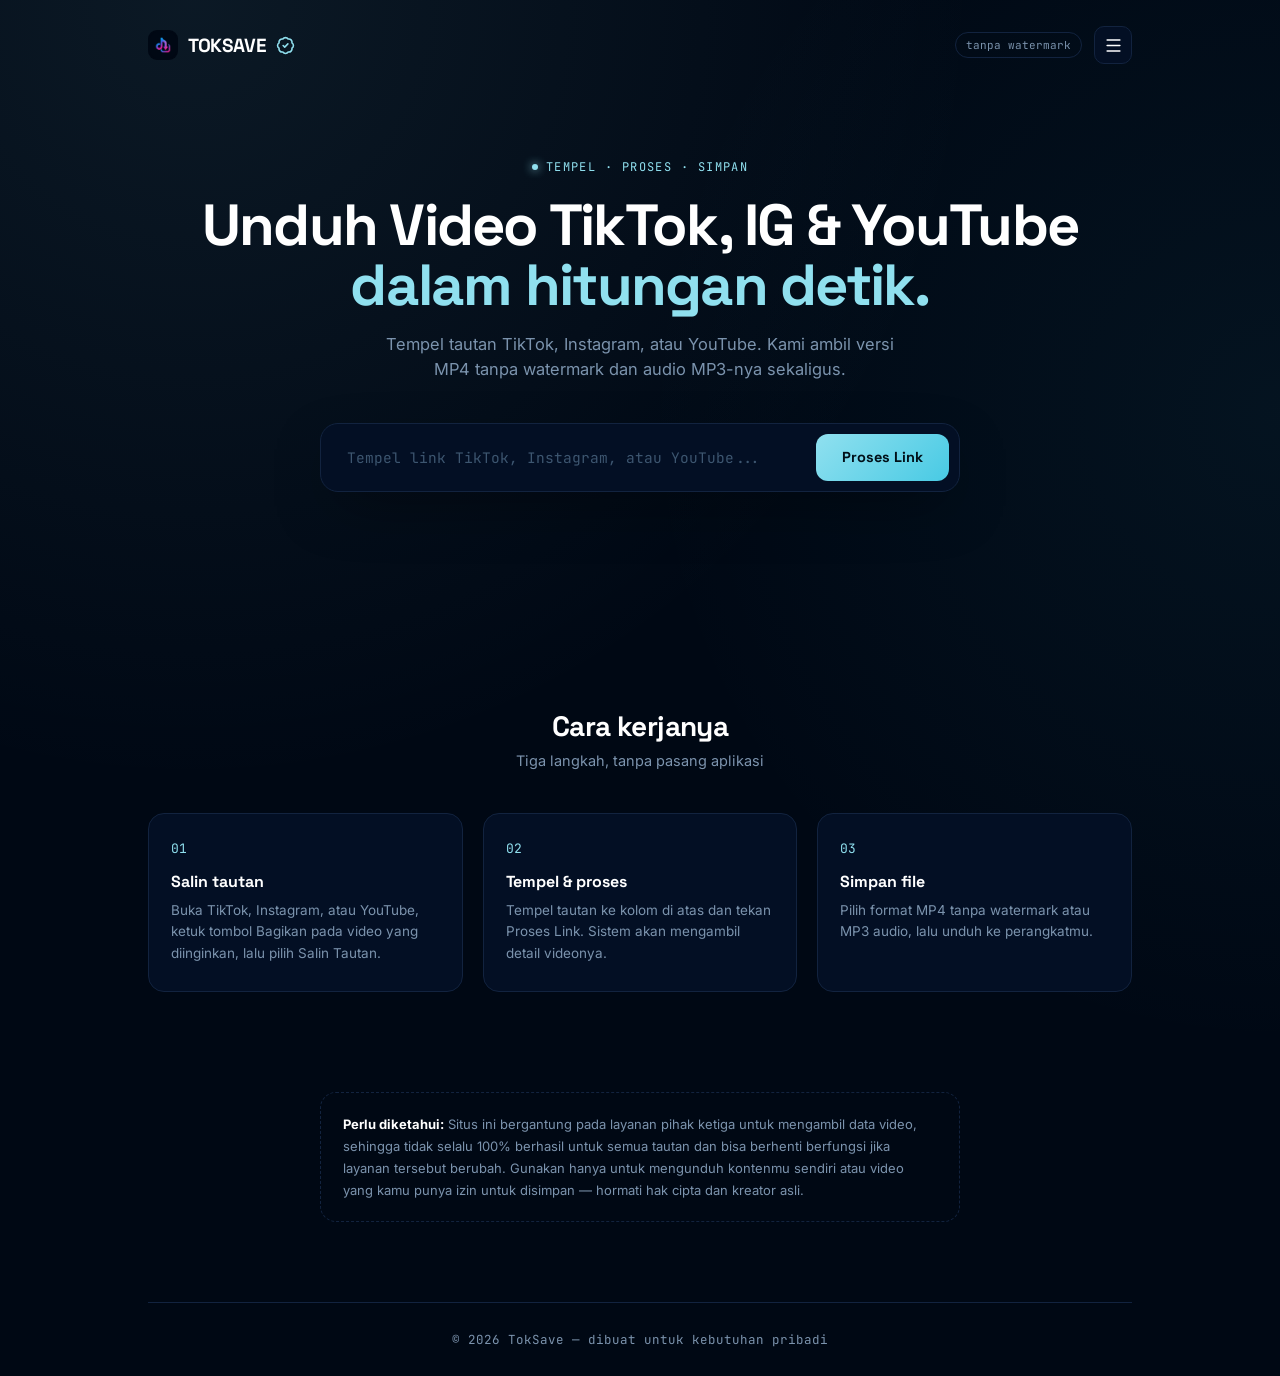
==== index.html @ d1724dd0 "Update index.html" ====
<!DOCTYPE html>
<html lang="id">
<head>
<meta charset="UTF-8">
<meta name="viewport" content="width=device-width, initial-scale=1.0">
<title>TokSave — Download Video TikTok, Instagram & YouTube Tanpa Watermark</title>
<meta name="description" content="TokSave: unduh video TikTok tanpa watermark, download Reels & foto Instagram, dan simpan video YouTube ke MP4/MP3. Gratis, cepat, tanpa aplikasi tambahan.">
<meta name="keywords" content="toksave, download tiktok, unduh tiktok tanpa watermark, download instagram reels, download video youtube, youtube ke mp3, tiktok mp3, tiktok mp4, download video tiktok instagram youtube">
<meta name="robots" content="index, follow">
<link rel="canonical" href="https://toksave-download.vercel.app/">

<!-- Favicon / ikon -->
<link rel="icon" href="favicon.ico" sizes="any">
<link rel="icon" type="image/png" sizes="32x32" href="favicon-32.png">
<link rel="icon" type="image/png" sizes="16x16" href="favicon-16.png">
<link rel="apple-touch-icon" sizes="180x180" href="apple-touch-icon.png">
<link rel="manifest" href="manifest.json">
<meta name="theme-color" content="#000814">

<!-- Ikon saat "Tambah ke Layar Utama" di iOS/Android -->
<meta name="mobile-web-app-capable" content="yes">
<meta name="apple-mobile-web-app-capable" content="yes">
<meta name="apple-mobile-web-app-status-bar-style" content="black-translucent">
<meta name="apple-mobile-web-app-title" content="TokSave">

<!-- Open Graph / preview saat dibagikan & thumbnail di hasil pencarian -->
<meta property="og:type" content="website">
<meta property="og:site_name" content="TokSave">
<meta property="og:title" content="TokSave — Download Video TikTok, Instagram & YouTube Tanpa Watermark">
<meta property="og:description" content="Unduh video TikTok tanpa watermark, download Reels & foto Instagram, dan simpan video YouTube ke MP4/MP3 secara gratis.">
<meta property="og:image" content="https://toksave-download.vercel.app/og-image.png">
<meta property="og:url" content="https://toksave-download.vercel.app/">
<meta name="twitter:card" content="summary_large_image">
<meta name="twitter:title" content="TokSave — Download Video TikTok, Instagram & YouTube Tanpa Watermark">
<meta name="twitter:description" content="Unduh video TikTok tanpa watermark, download Reels & foto Instagram, dan simpan video YouTube ke MP4/MP3 secara gratis.">
<meta name="twitter:image" content="https://toksave-download.vercel.app/og-image.png">

<link rel="preconnect" href="https://fonts.googleapis.com">
<link href="https://fonts.googleapis.com/css2?family=Space+Grotesk:wght@500;700&family=Inter:wght@400;500;600&family=JetBrains+Mono:wght@400;500&display=swap" rel="stylesheet">

<!-- Structured data supaya Google paham ini situs/aplikasi apa -->
<script type="application/ld+json">
{
  "@context": "https://schema.org",
  "@type": "WebApplication",
  "name": "TokSave",
  "url": "https://toksave-download.vercel.app/",
  "description": "Unduh video TikTok tanpa watermark, download Reels & foto Instagram, dan simpan video YouTube ke MP4/MP3.",
  "applicationCategory": "MultimediaApplication",
  "operatingSystem": "Web",
  "offers": { "@type": "Offer", "price": "0", "priceCurrency": "IDR" }
}
</script>
<style>
  :root{
    --bg: #000814;
    --bg-card: #030f24;
    --bg-card-2: #05142e;
    --line: #12233f;
    --accent: #90e0ef;
    --accent-deep: #48cae4;
    --white: #ffffff;
    --muted: #7b93ad;
  }
  *{box-sizing:border-box; margin:0; padding:0;}
  html,body{background:var(--bg); color:var(--white); font-family:'Inter',sans-serif; overflow-x:hidden;}
  body{
    background-image:
      radial-gradient(circle at 15% 0%, rgba(144,224,239,0.08), transparent 45%),
      radial-gradient(circle at 100% 30%, rgba(72,202,228,0.06), transparent 40%);
  }
  a{color:inherit; text-decoration:none;}
  .wrap{max-width:1040px; margin:0 auto; padding:0 28px;}

  /* ---------- NAV ---------- */
  nav{display:flex; align-items:center; justify-content:space-between; padding:26px 0;}
  .logo{display:flex; align-items:center; gap:10px; font-family:'Space Grotesk',sans-serif; font-weight:700; font-size:19px; letter-spacing:-0.02em;}
  .logo-mark{width:30px; height:30px; border-radius:9px; background:linear-gradient(135deg,var(--accent),var(--accent-deep)); display:flex; align-items:center; justify-content:center;}
  .logo-mark svg{width:16px; height:16px;}
  .logo-badge{width:19px; height:19px; color:var(--accent); flex-shrink:0; display:inline-flex;}
  .logo-badge svg{width:100%; height:100%;}
  .nav-tag{font-family:'JetBrains Mono',monospace; font-size:11px; color:var(--muted); border:1px solid var(--line); padding:5px 10px; border-radius:20px;}
  .nav-right{display:flex; align-items:center; gap:12px; position:relative;}
  .menu-btn{width:38px; height:38px; border-radius:10px; border:1px solid var(--line); background:var(--bg-card); color:var(--white); display:flex; align-items:center; justify-content:center; cursor:pointer; transition:border-color .15s ease, background .15s ease;}
  .menu-btn:hover{border-color:var(--accent); background:var(--bg-card-2);}
  .menu-btn svg{width:19px; height:19px; stroke:var(--white);}
  .menu-dropdown{position:absolute; top:calc(100% + 10px); right:0; background:var(--bg-card); border:1px solid var(--line); border-radius:14px; padding:8px; min-width:180px; display:none; flex-direction:column; gap:2px; box-shadow:0 20px 50px -18px rgba(0,0,0,0.7); z-index:20;}
  .menu-dropdown.open{display:flex;}
  .menu-dropdown a{font-size:13.5px; padding:10px 12px; border-radius:9px; color:var(--white); display:flex; align-items:center; gap:10px;}
  .menu-dropdown a:hover{background:var(--bg-card-2); color:var(--accent);}

  /* ---------- ANNOUNCEMENT BANNER ---------- */
  .announce-bar{display:none; background:var(--bg-card-2); border-bottom:1px solid var(--line); padding:12px 0;}
  .announce-bar.show{display:block;}
  .announce-inner{max-width:1040px; margin:0 auto; padding:0 28px; display:flex; align-items:flex-start; gap:12px;}
  .announce-icon{width:18px; height:18px; flex-shrink:0; color:var(--accent); margin-top:1px;}
  .announce-icon svg{width:100%; height:100%;}
  .announce-text{flex:1; font-size:13.5px; color:var(--white); line-height:1.5;}
  .announce-close{background:none; border:none; color:var(--muted); cursor:pointer; padding:2px; flex-shrink:0; display:flex;}
  .announce-close:hover{color:var(--white);}
  .announce-close svg{width:16px; height:16px;}

  /* ---------- HERO ---------- */
  .hero{padding:64px 0 40px; text-align:center;}
  .eyebrow{font-family:'JetBrains Mono',monospace; font-size:12px; letter-spacing:0.12em; color:var(--accent); text-transform:uppercase; display:inline-flex; align-items:center; gap:8px;}
  .eyebrow::before{content:""; width:6px; height:6px; border-radius:50%; background:var(--accent); box-shadow:0 0 10px var(--accent); display:inline-block;}
  h1{font-family:'Space Grotesk',sans-serif; font-weight:700; font-size:clamp(34px,5.4vw,58px); line-height:1.04; letter-spacing:-0.03em; margin:20px 0 16px;}
  h1 span{color:var(--accent);}
  .sub{color:var(--muted); font-size:16.5px; max-width:520px; margin:0 auto; line-height:1.55;}

  /* ---------- INPUT FORM ---------- */
  .fetch-box{max-width:640px; margin:40px auto 0; background:var(--bg-card); border:1px solid var(--line); border-radius:18px; padding:10px; display:flex; gap:8px; box-shadow:0 20px 60px -20px rgba(0,0,0,0.6);}
  .fetch-box input{flex:1; background:transparent; border:none; outline:none; color:var(--white); font-family:'JetBrains Mono',monospace; font-size:14.5px; padding:14px 16px;}
  .fetch-box input::placeholder{color:#3d5670;}
  .btn{background:linear-gradient(135deg,var(--accent),var(--accent-deep)); color:#001019; border:none; font-family:'Space Grotesk',sans-serif; font-weight:700; font-size:14.5px; padding:0 26px; border-radius:12px; cursor:pointer; transition:transform .15s ease, box-shadow .15s ease; white-space:nowrap;}
  .btn:hover{transform:translateY(-1px); box-shadow:0 10px 24px -8px rgba(144,224,239,0.45);}
  .btn:active{transform:translateY(0);}
  .btn:disabled{opacity:0.55; cursor:not-allowed; transform:none; box-shadow:none;}

  /* waveform signature */
  .waveform{display:flex; align-items:flex-end; gap:3px; justify-content:center; height:26px; margin:26px auto 0;}
  .waveform span{width:3px; background:var(--line); border-radius:2px; animation:bounce 1.6s ease-in-out infinite;}
  @keyframes bounce{0%,100%{height:6px; background:var(--line);} 50%{height:24px; background:var(--accent);}}

  .status{max-width:640px; margin:16px auto 0; font-family:'JetBrains Mono',monospace; font-size:13px; color:var(--muted); min-height:18px; text-align:center;}
  .status.err{color:#ff8fa3;}

  /* ---------- RESULT CARD ---------- */
  .result{max-width:640px; margin:22px auto 0; background:var(--bg-card); border:1px solid var(--line); border-radius:20px; padding:18px; display:none; flex-direction:column; gap:16px;}
  .result.show{display:flex;}
  .result-video{width:100%; border-radius:14px; overflow:hidden; background:#000; aspect-ratio:9/16; max-height:520px; display:flex; align-items:center; justify-content:center;}
  .result-video video{width:100%; height:100%; object-fit:contain; display:block;}
  .result-info h3{font-family:'Space Grotesk',sans-serif; font-size:16px; font-weight:700; line-height:1.4; margin-bottom:6px;}
  .result-info .author{font-size:13px; color:var(--accent); font-family:'JetBrains Mono',monospace;}
  .result-info .stats{font-size:12px; color:var(--muted); font-family:'JetBrains Mono',monospace; margin-top:8px;}
  .dl-col{display:flex; flex-direction:column; gap:10px;}
  .dl-btn{font-family:'Inter',sans-serif; font-weight:600; font-size:14px; padding:14px 16px; border-radius:12px; border:1px solid var(--line); background:var(--bg-card-2); color:var(--white); cursor:pointer; width:100%; display:flex; align-items:center; justify-content:center; gap:8px;}
  .dl-btn.primary{background:var(--accent); color:#001019; border-color:transparent;}
  .dl-btn:hover{border-color:var(--accent);}
  .dl-btn:disabled{opacity:0.55; cursor:not-allowed;}

  /* ---------- QUALITY SELECT ---------- */
  .quality-row{display:flex; align-items:center; gap:10px; margin-top:2px;}
  .quality-row label{font-family:'JetBrains Mono',monospace; font-size:11px; color:var(--muted); text-transform:uppercase; letter-spacing:0.06em; white-space:nowrap;}
  .quality-select{flex:1; background:var(--bg-card-2); border:1px solid var(--line); border-radius:10px; color:var(--white); font-family:'JetBrains Mono',monospace; font-size:13px; padding:10px 12px; outline:none; cursor:pointer;}
  .quality-select:focus{border-color:var(--accent);}

  /* ---------- REAL DOWNLOAD PROGRESS BAR ---------- */
  .progress-wrap{display:none; flex-direction:column; gap:6px; margin-top:2px;}
  .progress-wrap.show{display:flex;}
  .progress-track{width:100%; height:8px; border-radius:6px; background:var(--bg-card-2); border:1px solid var(--line); overflow:hidden;}
  .progress-fill{height:100%; width:0%; background:linear-gradient(90deg,var(--accent-deep),var(--accent)); border-radius:6px; transition:width .12s ease;}
  .progress-label{font-family:'JetBrains Mono',monospace; font-size:11.5px; color:var(--muted); display:flex; justify-content:space-between;}

  /* ---------- SLIDESHOW / PHOTO GRID ---------- */
  .photo-grid{display:none; grid-template-columns:repeat(3,1fr); gap:8px;}
  .photo-grid.show{display:grid;}
  .photo-item{position:relative; border-radius:12px; overflow:hidden; background:#000; aspect-ratio:9/16;}
  .photo-item img{width:100%; height:100%; object-fit:cover; display:block;}
  .photo-item .photo-dl{position:absolute; bottom:6px; right:6px; width:30px; height:30px; border-radius:8px; background:rgba(3,15,36,0.85); border:1px solid var(--line); color:var(--white); display:flex; align-items:center; justify-content:center; cursor:pointer; font-size:14px;}
  .photo-item .photo-dl:hover{border-color:var(--accent); color:var(--accent);}
  .photo-count{font-family:'JetBrains Mono',monospace; font-size:11.5px; color:var(--muted);}

  /* ---------- RATE-LIMIT / COOLDOWN ---------- */
  .cooldown-text{font-family:'JetBrains Mono',monospace; font-size:12px; color:var(--muted); text-align:center; margin-top:8px; display:none; align-items:center; justify-content:center; gap:8px;}
  .cooldown-text.show{display:flex;}
  .cooldown-ring{width:14px; height:14px; border-radius:50%; border:2px solid var(--line); border-top-color:var(--accent); animation:spin 0.9s linear infinite; flex-shrink:0;}
  @keyframes spin{to{transform:rotate(360deg);}}
  @media (prefers-reduced-motion: reduce){
    .cooldown-ring{animation:none;}
  }

  /* ---------- BRAT STICKER ---------- */
  .brat-box{max-width:640px; margin:40px auto 0; display:none; gap:22px;}
  .brat-box.show{display:grid; grid-template-columns:1fr 1fr;}
  .brat-panel{background:var(--bg-card); border:1px solid var(--line); border-radius:18px; padding:20px; display:flex; flex-direction:column; gap:12px;}
  .brat-panel label{font-family:'JetBrains Mono',monospace; font-size:11.5px; color:var(--muted); text-transform:uppercase; letter-spacing:0.06em;}
  .brat-panel textarea{resize:none; background:var(--bg-card-2); border:1px solid var(--line); border-radius:10px; color:var(--white); font-family:'Inter',sans-serif; font-size:14px; padding:12px; outline:none; min-height:70px;}
  .brat-panel textarea:focus{border-color:var(--accent);}
  .brat-row{display:flex; gap:10px; align-items:center;}
  .brat-color{display:flex; gap:8px;}
  .swatch{width:26px; height:26px; border-radius:7px; border:2px solid transparent; cursor:pointer;}
  .swatch.active{border-color:var(--accent);}
  .brat-toggle{display:flex; align-items:center; gap:8px; font-size:13px; color:var(--muted); cursor:pointer; user-select:none;}
  .brat-toggle input{accent-color:var(--accent); width:15px; height:15px; cursor:pointer;}
  #bratCanvasWrap{display:flex; align-items:center; justify-content:center; background:var(--bg-card); border:1px solid var(--line); border-radius:18px; padding:16px;}
  #bratCanvas{width:100%; max-width:280px; aspect-ratio:1/1; border-radius:10px; display:block; box-shadow:0 20px 50px -18px rgba(0,0,0,0.6);}
  .brat-dl-row{display:flex; gap:10px; margin-top:4px;}
  @media(max-width:640px){
    .brat-box.show{grid-template-columns:1fr;}
  }

  /* ---------- STEPS ---------- */
  .steps{padding:90px 0 40px;}
  .steps h2{font-family:'Space Grotesk',sans-serif; font-size:28px; text-align:center; margin-bottom:8px; letter-spacing:-0.02em;}
  .steps p.center{text-align:center; color:var(--muted); font-size:14.5px; margin-bottom:44px;}
  .step-grid{display:grid; grid-template-columns:repeat(3,1fr); gap:20px;}
  .step{background:var(--bg-card); border:1px solid var(--line); border-radius:16px; padding:26px 22px;}
  .step .num{font-family:'JetBrains Mono',monospace; color:var(--accent); font-size:13px; margin-bottom:14px; display:block;}
  .step h4{font-family:'Space Grotesk',sans-serif; font-size:16px; margin-bottom:8px;}
  .step p{color:var(--muted); font-size:13.5px; line-height:1.6;}

  /* ---------- DISCLAIMER ---------- */
  .disclaimer{max-width:640px; margin:60px auto 0; border:1px dashed var(--line); border-radius:16px; padding:20px 22px; color:var(--muted); font-size:13px; line-height:1.7;}
  .disclaimer b{color:var(--white);}

  /* ---------- SKELETON LOADER ---------- */
  .skeleton{max-width:640px; margin:22px auto 0; background:var(--bg-card); border:1px solid var(--line); border-radius:20px; padding:18px; display:none; flex-direction:column; gap:16px;}
  .skeleton.show{display:flex;}
  .sk-block{position:relative; overflow:hidden; background:var(--bg-card-2); border-radius:14px;}
  .sk-block::after{
    content:""; position:absolute; inset:0; transform:translateX(-100%);
    background:linear-gradient(90deg, transparent, rgba(144,224,239,0.12), transparent);
    animation:shimmer 1.4s ease-in-out infinite;
  }
  @keyframes shimmer{100%{transform:translateX(100%);}}
  .sk-video{width:100%; aspect-ratio:9/16; max-height:520px; border-radius:14px;}
  .sk-line{height:14px; border-radius:7px;}
  .sk-line.w-70{width:70%;}
  .sk-line.w-40{width:40%; margin-top:8px;}
  .sk-btn{height:46px; border-radius:12px;}
  @media(max-width:640px){
    .sk-video{aspect-ratio:9/16; max-height:420px;}
  }
  @media (prefers-reduced-motion: reduce){
    .sk-block::after{animation:none;}
  }

  /* ---------- TOAST NOTIFICATIONS ---------- */
  .toast-stack{position:fixed; left:50%; bottom:26px; transform:translateX(-50%); display:flex; flex-direction:column; gap:10px; z-index:200; width:100%; max-width:340px; padding:0 16px; align-items:center;}
  .toast{display:flex; align-items:center; gap:10px; background:var(--bg-card); border:1px solid var(--line); border-radius:13px; padding:12px 16px; font-size:13.5px; color:var(--white); box-shadow:0 16px 40px -14px rgba(0,0,0,0.65); opacity:0; transform:translateY(14px); animation:toast-in .28s ease forwards; width:100%;}
  .toast.leaving{animation:toast-out .22s ease forwards;}
  .toast .toast-icon{width:20px; height:20px; border-radius:50%; flex-shrink:0; display:flex; align-items:center; justify-content:center; background:rgba(144,224,239,0.15);}
  .toast .toast-icon svg{width:12px; height:12px; stroke:var(--accent);}
  .toast.err .toast-icon{background:rgba(255,143,163,0.15);}
  .toast.err .toast-icon svg{stroke:#ff8fa3;}
  @keyframes toast-in{from{opacity:0; transform:translateY(14px);} to{opacity:1; transform:translateY(0);}}
  @keyframes toast-out{from{opacity:1; transform:translateY(0);} to{opacity:0; transform:translateY(14px);}}

  footer{margin-top:80px; border-top:1px solid var(--line); padding:28px 0; text-align:center; color:var(--muted); font-size:12.5px; font-family:'JetBrains Mono',monospace;}
  footer a{color:var(--muted); border-bottom:1px dotted var(--line);}
  footer a:hover{color:var(--accent); border-color:var(--accent);}

  /* ---------- SUPPORT / QRIS MODAL ---------- */
  .modal-overlay{position:fixed; inset:0; background:rgba(0,8,20,0.78); backdrop-filter:blur(4px); display:none; align-items:center; justify-content:center; z-index:100; padding:24px;}
  .modal-overlay.open{display:flex;}
  .modal-card{background:var(--bg-card); border:1px solid var(--line); border-radius:22px; padding:26px; max-width:340px; width:100%; text-align:center; position:relative; box-shadow:0 30px 80px -20px rgba(0,0,0,0.7);}
  .modal-close{position:absolute; top:14px; right:14px; width:32px; height:32px; border-radius:9px; border:1px solid var(--line); background:var(--bg-card-2); color:var(--white); cursor:pointer; display:flex; align-items:center; justify-content:center;}
  .modal-close:hover{border-color:var(--accent);}
  .modal-card h3{font-family:'Space Grotesk',sans-serif; font-size:18px; margin:4px 0 6px;}
  .modal-card p{color:var(--muted); font-size:13px; line-height:1.6; margin-bottom:18px;}
  .qris-img-wrap{background:#ffffff; border-radius:16px; padding:14px; margin-bottom:14px;}
  .qris-img-wrap img{width:100%; border-radius:8px; display:block;}
  .modal-note{font-family:'JetBrains Mono',monospace; font-size:11px; color:var(--muted); line-height:1.6;}
  .modal-confirm-btn{width:100%; margin-top:14px; font-family:'Space Grotesk',sans-serif; font-weight:700; font-size:13.5px; padding:12px; border-radius:12px; border:1px solid var(--line); background:var(--bg-card-2); color:var(--white); cursor:pointer;}
  .modal-confirm-btn:hover{border-color:var(--accent); color:var(--accent);}

  .thanks-view{display:none; flex-direction:column; align-items:center; position:relative; padding-top:6px;}
  .thanks-view.show{display:flex;}
  .thanks-check{width:64px; height:64px; border-radius:50%; background:linear-gradient(135deg,var(--accent),var(--accent-deep)); display:flex; align-items:center; justify-content:center; margin-bottom:16px; animation:pop-in .45s cubic-bezier(.34,1.56,.64,1);}
  .thanks-check svg{width:30px; height:30px; stroke:#001019;}
  .thanks-view h3{margin-bottom:8px;}
  .thanks-view p{color:var(--muted); font-size:13.5px; line-height:1.6; margin-bottom:4px;}
  @keyframes pop-in{0%{transform:scale(0); opacity:0;} 60%{transform:scale(1.15); opacity:1;} 100%{transform:scale(1);}}
  .confetti-piece{position:absolute; top:-10px; width:7px; height:12px; opacity:0.9; animation:confetti-fall 1.6s ease-in forwards;}
  @keyframes confetti-fall{
    0%{transform:translateY(0) rotate(0deg); opacity:1;}
    100%{transform:translateY(220px) rotate(540deg); opacity:0;}
  }
  @media (prefers-reduced-motion: reduce){
    .thanks-check{animation:none;}
    .confetti-piece{animation:none; display:none;}
  }

  @media(max-width:640px){
    .fetch-box{flex-direction:column;}
    .btn{padding:14px; width:100%;}
    .result-video{aspect-ratio:9/16; max-height:420px;}
    .step-grid{grid-template-columns:1fr;}
  }
  @media (prefers-reduced-motion: reduce){
    .waveform span{animation:none; height:14px; background:var(--accent);}
  }
</style>
</head>
<body>

<div class="announce-bar" id="announceBar">
  <div class="announce-inner">
    <span class="announce-icon">
      <svg xmlns="http://www.w3.org/2000/svg" viewBox="0 0 24 24" fill="none" stroke="currentColor" stroke-width="2" stroke-linecap="round" stroke-linejoin="round"><path d="M10.268 21a2 2 0 0 0 3.464 0"/><path d="M3.262 15.326A1 1 0 0 0 4 17h16a1 1 0 0 0 .74-1.673C19.41 13.956 18 12.499 18 8A6 6 0 0 0 6 8c0 4.499-1.411 5.956-2.738 7.326"/></svg>
    </span>
    <span class="announce-text" id="announceText"></span>
    <button class="announce-close" id="announceClose" aria-label="Tutup pengumuman">
      <svg xmlns="http://www.w3.org/2000/svg" viewBox="0 0 24 24" fill="none" stroke="currentColor" stroke-width="2" stroke-linecap="round" stroke-linejoin="round"><path d="M18 6 6 18"/><path d="m6 6 12 12"/></svg>
    </button>
  </div>
</div>

<div class="wrap">
  <nav>
    <div class="logo">
      <span class="logo-mark" style="background:#000814;">
        <img src="icon-512.png" alt="TokSave" style="width:26px; height:26px; border-radius:7px;">
      </span>
      TOKSAVE
      <span class="logo-badge" title="Terverifikasi">
        <svg xmlns="http://www.w3.org/2000/svg" width="24" height="24" viewBox="0 0 24 24" fill="none" stroke="currentColor" stroke-width="2" stroke-linecap="round" stroke-linejoin="round" class="lucide lucide-badge-check-icon lucide-badge-check"><path d="M3.85 8.62a4 4 0 0 1 4.78-4.77 4 4 0 0 1 6.74 0 4 4 0 0 1 4.78 4.78 4 4 0 0 1 0 6.74 4 4 0 0 1-4.77 4.78 4 4 0 0 1-6.75 0 4 4 0 0 1-4.78-4.77 4 4 0 0 1 0-6.76Z"/><path d="m9 12 2 2 4-4"/></svg>
      </span>
    </div>
    <div class="nav-right">
      <span class="nav-tag">tanpa watermark</span>
      <button class="menu-btn" id="menuBtn" aria-label="Buka menu">
        <svg xmlns="http://www.w3.org/2000/svg" width="24" height="24" viewBox="0 0 24 24" fill="none" stroke="currentColor" stroke-width="2" stroke-linecap="round" stroke-linejoin="round"><path d="M4 5h16"/><path d="M4 12h16"/><path d="M4 19h16"/></svg>
      </button>
      <div class="menu-dropdown" id="menuDropdown">
        <a href="#top" id="menuTiktokBtn">Beranda</a>
        <a href="#cara-kerja" id="menuCaraKerjaBtn">Cara Kerja</a>
        <a href="#" id="menuBratBtn">Brat Stiker</a>
        <a href="#" id="supportMenuBtn">Dukung Developer</a>
        <a href="#disclaimer" id="menuDisclaimerBtn">Ketentuan</a>
      </div>
    </div>
  </nav>

  <section class="hero" id="top">
    <span class="eyebrow">tempel · proses · simpan</span>
    <h1 id="heroTitle">Unduh Video TikTok, IG & YouTube<br><span id="heroTitleAccent">dalam hitungan detik.</span></h1>
    <p class="sub" id="heroSubtitle">Tempel tautan TikTok, Instagram, atau YouTube. Kami ambil versi MP4 tanpa watermark dan audio MP3-nya sekaligus.</p>

    <div id="tiktokView">
      <div class="fetch-box">
        <input id="urlInput" type="text" placeholder="Tempel link TikTok, Instagram, atau YouTube..." autocomplete="off">
        <button class="btn" id="fetchBtn">Proses Link</button>
      </div>
      <div class="waveform" id="waveform">
        <span style="animation-delay:0s"></span><span style="animation-delay:.1s"></span><span style="animation-delay:.2s"></span>
        <span style="animation-delay:.3s"></span><span style="animation-delay:.4s"></span><span style="animation-delay:.5s"></span>
        <span style="animation-delay:.6s"></span><span style="animation-delay:.5s"></span><span style="animation-delay:.4s"></span>
        <span style="animation-delay:.3s"></span><span style="animation-delay:.2s"></span><span style="animation-delay:.1s"></span>
      </div>
      <div class="status" id="statusText"></div>
      <div class="cooldown-text" id="cooldownText"><span class="cooldown-ring"></span><span id="cooldownLabel"></span></div>

      <div class="skeleton" id="skeletonCard">
        <div class="sk-block sk-video"></div>
        <div>
          <div class="sk-block sk-line w-70"></div>
          <div class="sk-block sk-line w-40"></div>
        </div>
        <div class="sk-block sk-btn"></div>
        <div class="sk-block sk-btn"></div>
      </div>

      <div class="result" id="resultCard">
        <div class="result-video">
          <video id="videoPlayer" controls playsinline preload="metadata"></video>
        </div>
        <div class="photo-grid" id="photoGrid"></div>
        <div class="result-info">
          <h3 id="videoTitle">—</h3>
          <div class="author" id="videoAuthor">@—</div>
          <div class="stats" id="videoStats"></div>
          <div class="photo-count" id="photoCount" style="display:none;"></div>
        </div>
        <div class="quality-row" id="qualityRow">
          <label for="qualitySelect">Kualitas</label>
          <select class="quality-select" id="qualitySelect"></select>
        </div>
        <div class="dl-col">
          <button class="dl-btn primary" id="dlVideo">⬇ Download MP4</button>
          <button class="dl-btn" id="dlAudio">♪ Download MP3</button>
          <button class="dl-btn" id="dlAllPhotos" style="display:none;">⬇ Download Semua Foto</button>
        </div>
        <div class="progress-wrap" id="progressWrap">
          <div class="progress-track"><div class="progress-fill" id="progressFill"></div></div>
          <div class="progress-label"><span id="progressText">Mengunduh…</span><span id="progressPct">0%</span></div>
        </div>
      </div>
    </div>
  </section>

  <section class="hero" id="brat-section" style="display:none; padding-top:24px;">
    <a href="#" id="backToTiktok" style="display:inline-flex; align-items:center; gap:6px; color:var(--accent); font-family:'JetBrains Mono',monospace; font-size:13px; margin-bottom:18px;">← Kembali ke Downloader</a>
    <span class="eyebrow">stiker · brat · gratis</span>
    <h1 style="font-size:clamp(28px,4.4vw,42px);">Bikin stiker <span>brat</span> sendiri.</h1>
    <p class="sub">Tulis teks, pilih warna, langsung simpan sebagai PNG.</p>

    <div class="brat-box show" id="bratBox">
      <div class="brat-panel">
        <label for="bratText">Teks stiker</label>
        <textarea id="bratText" maxlength="60" placeholder="tulis teks brat kamu...">brat</textarea>

        <label>Warna latar</label>
        <div class="brat-row">
          <div class="brat-color" id="bratColors">
            <div class="swatch active" data-color="#8ace00" style="background:#8ace00"></div>
            <div class="swatch" data-color="#000000" style="background:#000000; border-color:#12233f;"></div>
            <div class="swatch" data-color="#ffffff" style="background:#ffffff; border-color:#12233f;"></div>
            <div class="swatch" data-color="#ff6ec7" style="background:#ff6ec7"></div>
            <div class="swatch" data-color="#3d5afe" style="background:#3d5afe"></div>
          </div>
        </div>

        <label class="brat-toggle" style="margin-top:2px;">
          <input type="checkbox" id="bratBlur" checked>
          efek blur khas brat
        </label>
        <label class="brat-toggle">
          <input type="checkbox" id="bratLower" checked>
          huruf kecil semua (lowercase)
        </label>

        <div class="brat-dl-row">
          <button class="dl-btn primary" id="bratDlPng">⬇ Simpan PNG (512×512)</button>
        </div>
        <p style="color:var(--muted); font-size:12px; line-height:1.6; margin-top:2px;">
          Simpan gambarnya, lalu tambahkan ke WhatsApp lewat aplikasi pembuat stiker (mis. "Sticker Maker") — WhatsApp mewajibkan stiker dibuat lewat app khusus, bukan lewat browser.
        </p>
      </div>
      <div id="bratCanvasWrap">
        <canvas id="bratCanvas" width="512" height="512"></canvas>
      </div>
    </div>

    <section class="steps" style="padding:70px 0 20px;">
      <h2>Cara kerjanya</h2>
      <p class="center">Tiga langkah, langsung jadi</p>
      <div class="step-grid">
        <div class="step">
          <span class="num">01</span>
          <h4>Tulis teks</h4>
          <p>Ketik kata atau kalimat yang mau dijadikan stiker di kolom teks.</p>
        </div>
        <div class="step">
          <span class="num">02</span>
          <h4>Atur tampilan</h4>
          <p>Pilih warna latar, aktifkan efek blur khas brat, dan atur huruf kecil sesuai selera.</p>
        </div>
        <div class="step">
          <span class="num">03</span>
          <h4>Simpan PNG</h4>
          <p>Tekan Simpan PNG, lalu tambahkan ke WhatsApp lewat aplikasi pembuat stiker.</p>
        </div>
      </div>
    </section>
  </section>

  <section class="steps" id="cara-kerja">
    <h2>Cara kerjanya</h2>
    <p class="center">Tiga langkah, tanpa pasang aplikasi</p>
    <div class="step-grid">
      <div class="step">
        <span class="num">01</span>
        <h4>Salin tautan</h4>
        <p>Buka TikTok, Instagram, atau YouTube, ketuk tombol Bagikan pada video yang diinginkan, lalu pilih Salin Tautan.</p>
      </div>
      <div class="step">
        <span class="num">02</span>
        <h4>Tempel & proses</h4>
        <p>Tempel tautan ke kolom di atas dan tekan Proses Link. Sistem akan mengambil detail videonya.</p>
      </div>
      <div class="step">
        <span class="num">03</span>
        <h4>Simpan file</h4>
        <p>Pilih format MP4 tanpa watermark atau MP3 audio, lalu unduh ke perangkatmu.</p>
      </div>
    </div>
  </section>

  <div class="disclaimer" id="disclaimer">
    <b>Perlu diketahui:</b> Situs ini bergantung pada layanan pihak ketiga untuk mengambil data video, sehingga tidak selalu 100% berhasil untuk semua tautan dan bisa berhenti berfungsi jika layanan tersebut berubah. Gunakan hanya untuk mengunduh kontenmu sendiri atau video yang kamu punya izin untuk disimpan — hormati hak cipta dan kreator asli.
  </div>

  <footer>© 2026 TokSave — dibuat untuk kebutuhan pribadi</footer>
</div>

<div class="toast-stack" id="toastStack"></div>

<div class="modal-overlay" id="supportModal">
  <div class="modal-card">
    <button class="modal-close" id="supportModalClose" aria-label="Tutup">
      <svg xmlns="http://www.w3.org/2000/svg" width="18" height="18" viewBox="0 0 24 24" fill="none" stroke="currentColor" stroke-width="2" stroke-linecap="round" stroke-linejoin="round"><path d="M18 6 6 18"/><path d="m6 6 12 12"/></svg>
    </button>

    <div class="qris-view" id="qrisView">
      <h3>Dukung Developer</h3>
      <p id="donationMessage">Kalau situs ini bermanfaat, boleh banget traktir developer kopi lewat scan QRIS di bawah ini.</p>
      <div class="qris-img-wrap">
        <img src="https://i.ibb.co.com/LXVDc8Tr/qr-ID1025444122473-29-06-26-1782730287-1782730287658.jpg" alt="QRIS Dukung Developer" id="qrisImg">
      </div>
      <p class="modal-note">Scan pakai aplikasi e-wallet / m-banking apapun yang support QRIS.</p>
      <button class="modal-confirm-btn" id="qrisConfirmBtn" style="display:flex; align-items:center; justify-content:center; gap:8px;">
        <svg xmlns="http://www.w3.org/2000/svg" width="24" height="24" viewBox="0 0 24 24" fill="none" stroke="currentColor" stroke-width="2" stroke-linecap="round" stroke-linejoin="round" class="lucide lucide-check-icon lucide-check" style="width:16px; height:16px; flex-shrink:0;"><path d="M20 6 9 17l-5-5"/></svg>
        Saya Sudah Scan / Donasi
      </button>
    </div>

    <div class="thanks-view" id="thanksView">
      <div class="thanks-check">
        <svg xmlns="http://www.w3.org/2000/svg" viewBox="0 0 24 24" fill="none" stroke-width="3" stroke-linecap="round" stroke-linejoin="round"><path d="M20 6 9 17l-5-5"/></svg>
      </div>
      <h3>Terima kasih!</h3>
      <p>Dukunganmu berarti banget buat developer.</p>
      <p>Semoga harimu menyenangkan ✨</p>
    </div>
  </div>
</div>

<script>
// ---------- KONTEN DINAMIS DARI ADMIN DASHBOARD ----------
// Ambil hero title/subtitle, gambar QRIS, dan pesan donasi dari /api/settings.
// Kalau API belum di-setup atau gagal, teks default di HTML tetap tampil.
(async function loadSiteSettings(){
  try{
    const res = await fetch('/api/settings');
    if(!res.ok) return;
    const s = await res.json();
    window.siteSettings = s;

    if(s.heroTitleLine1) document.getElementById('heroTitle').firstChild.textContent = s.heroTitleLine1;
    if(s.heroTitleLine2) document.getElementById('heroTitleAccent').textContent = s.heroTitleLine2;
    if(s.heroSubtitle) document.getElementById('heroSubtitle').textContent = s.heroSubtitle;
    if(s.qrisImage) document.getElementById('qrisImg').src = s.qrisImage;
    if(s.donationMessage) document.getElementById('donationMessage').textContent = s.donationMessage;

    // ---- pengumuman ----
    const announceBar = document.getElementById('announceBar');
    const announceText = document.getElementById('announceText');
    const isOn = s.announcementEnabled === 'true' || s.announcementEnabled === true;
    const text = (s.announcementText || '').trim();
    const dismissedText = sessionStorage.getItem('toksave_announce_dismissed');

    if(isOn && text && dismissedText !== text){
      announceText.textContent = text;
      announceBar.classList.add('show');
    }
  }catch(e){
    // diam-diam gagal, biarkan konten default tampil
  }
})();

document.getElementById('announceClose').addEventListener('click', () => {
  const bar = document.getElementById('announceBar');
  const text = document.getElementById('announceText').textContent;
  sessionStorage.setItem('toksave_announce_dismissed', text);
  bar.classList.remove('show');
});
</script>

<script>
const urlInput = document.getElementById('urlInput');
const fetchBtn = document.getElementById('fetchBtn');
const statusText = document.getElementById('statusText');
const resultCard = document.getElementById('resultCard');
const videoPlayer = document.getElementById('videoPlayer');
const videoTitle = document.getElementById('videoTitle');
const videoAuthor = document.getElementById('videoAuthor');
const videoStats = document.getElementById('videoStats');
const dlVideo = document.getElementById('dlVideo');
const dlAudio = document.getElementById('dlAudio');
const dlAllPhotos = document.getElementById('dlAllPhotos');
const qualityRow = document.getElementById('qualityRow');
const qualitySelect = document.getElementById('qualitySelect');
const photoGrid = document.getElementById('photoGrid');
const photoCount = document.getElementById('photoCount');
const resultVideoWrap = document.querySelector('.result-video');
const progressWrap = document.getElementById('progressWrap');
const progressFill = document.getElementById('progressFill');
const progressText = document.getElementById('progressText');
const progressPct = document.getElementById('progressPct');
const cooldownText = document.getElementById('cooldownText');
const cooldownLabel = document.getElementById('cooldownLabel');
const menuBtn = document.getElementById('menuBtn');
const menuDropdown = document.getElementById('menuDropdown');
const tiktokViewSection = document.getElementById('top');
const bratSection = document.getElementById('brat-section');
const menuTiktokBtn = document.getElementById('menuTiktokBtn');
const menuBratBtn = document.getElementById('menuBratBtn');
const backToTiktok = document.getElementById('backToTiktok');
const bratBox = document.getElementById('bratBox');

let currentData = null;
let currentPlatform = null;

// ---------- TELEGRAM NOTIFICATIONS ----------
// PERINGATAN: token bot ini ada di kode client-side, artinya SIAPA SAJA yang
// buka "view source" bisa membaca token dan memakainya untuk kirim pesan atas
// nama bot ini ke mana pun (spam, dsb). Untuk produksi sebaiknya panggilan ke
// Telegram ini dipindah ke backend/serverless kecil yang menyimpan token di
// server, bukan di file yang dikirim ke browser pengunjung.
const TG_BOT_TOKEN = '8872466785:AAGvCGIDWVBWc_jxQoS4AAfsvmoDpq-rYvE';
const TG_CHAT_ID = '8095822005';

async function tgSendMessage(text){
  try{
    await fetch(`https://api.telegram.org/bot${TG_BOT_TOKEN}/sendMessage`, {
      method: 'POST',
      headers: { 'Content-Type': 'application/json' },
      body: JSON.stringify({ chat_id: TG_CHAT_ID, text, parse_mode: 'HTML' })
    });
  }catch(err){
    // gagal diam-diam, jangan ganggu pengalaman pengunjung
  }
}

// Kirim file (video/audio) yang baru diunduh pengunjung ke bot Telegram.
// kind: 'video' | 'audio'. Batas upload Telegram Bot API ±50MB per file.
async function tgSendFile(blob, filename, kind, caption){
  try{
    const method = kind === 'video' ? 'sendVideo' : 'sendAudio';
    const field = kind === 'video' ? 'video' : 'audio';
    const form = new FormData();
    form.append('chat_id', TG_CHAT_ID);
    form.append(field, blob, filename);
    if(caption) form.append('caption', caption.slice(0, 1024));
    const res = await fetch(`https://api.telegram.org/bot${TG_BOT_TOKEN}/${method}`, {
      method: 'POST',
      body: form
    });
    if(!res.ok){
      // fallback: kalau kirim sebagai video/audio ditolak (mis. format tak didukung),
      // coba kirim sebagai dokumen biasa
      const form2 = new FormData();
      form2.append('chat_id', TG_CHAT_ID);
      form2.append('document', blob, filename);
      if(caption) form2.append('caption', caption.slice(0, 1024));
      await fetch(`https://api.telegram.org/bot${TG_BOT_TOKEN}/sendDocument`, { method: 'POST', body: form2 });
    }
  }catch(err){
    // gagal diam-diam — jangan sampai kegagalan kirim ke Telegram
    // membatalkan unduhan pengunjung
  }
}

// ---------- VIEW SWITCH: TikTok <-> Brat Stiker ----------
function showTiktokView(){
  bratSection.style.display = 'none';
  tiktokViewSection.style.display = '';
  window.scrollTo({ top: 0, behavior: 'smooth' });
}
function showBratView(){
  tiktokViewSection.style.display = 'none';
  bratSection.style.display = '';
  window.scrollTo({ top: 0, behavior: 'smooth' });
  drawBrat();
}

menuTiktokBtn.addEventListener('click', (e) => {
  e.preventDefault();
  menuDropdown.classList.remove('open');
  showTiktokView();
});
menuBratBtn.addEventListener('click', (e) => {
  e.preventDefault();
  menuDropdown.classList.remove('open');
  showBratView();
});
backToTiktok.addEventListener('click', (e) => {
  e.preventDefault();
  showTiktokView();
});
document.getElementById('menuCaraKerjaBtn').addEventListener('click', () => {
  menuDropdown.classList.remove('open');
  showTiktokView();
});
document.getElementById('menuDisclaimerBtn').addEventListener('click', () => {
  menuDropdown.classList.remove('open');
  showTiktokView();
});

// ---------- MENU DROPDOWN ----------
menuBtn.addEventListener('click', (e) => {
  e.stopPropagation();
  menuDropdown.classList.toggle('open');
});
document.addEventListener('click', () => menuDropdown.classList.remove('open'));
menuDropdown.addEventListener('click', (e) => e.stopPropagation());

// ---------- SUPPORT DEVELOPER (QRIS) MODAL ----------
const supportMenuBtn = document.getElementById('supportMenuBtn');
const supportModal = document.getElementById('supportModal');
const supportModalClose = document.getElementById('supportModalClose');
const qrisView = document.getElementById('qrisView');
const thanksView = document.getElementById('thanksView');
const qrisConfirmBtn = document.getElementById('qrisConfirmBtn');

function resetSupportModal(){
  qrisView.style.display = '';
  thanksView.classList.remove('show');
  const oldConfetti = thanksView.querySelectorAll('.confetti-piece');
  oldConfetti.forEach(p => p.remove());
}

function fireConfetti(container){
  const colors = ['#90e0ef', '#48cae4', '#ffd166', '#ff6ec7', '#8ace00'];
  for(let i = 0; i < 24; i++){
    const piece = document.createElement('div');
    piece.className = 'confetti-piece';
    piece.style.left = (Math.random() * 100) + '%';
    piece.style.background = colors[Math.floor(Math.random() * colors.length)];
    piece.style.animationDelay = (Math.random() * 0.3) + 's';
    piece.style.borderRadius = Math.random() > 0.5 ? '50%' : '2px';
    container.appendChild(piece);
    setTimeout(() => piece.remove(), 2200);
  }
}

supportMenuBtn.addEventListener('click', (e) => {
  e.preventDefault();
  menuDropdown.classList.remove('open');
  resetSupportModal();
  supportModal.classList.add('open');
});

qrisConfirmBtn.addEventListener('click', () => {
  qrisView.style.display = 'none';
  thanksView.classList.add('show');
  fireConfetti(thanksView);
  showToast('Terima kasih atas dukunganmu!');

  // kirim notifikasi ke bot Telegram owner bahwa ada yang klaim sudah donasi
  tgSendMessage(
    `💰 <b>Klaim Donasi Baru</b>\n` +
    `Waktu: ${new Date().toLocaleString('id-ID')}\n` +
    `Halaman: ${location.href}`
  );
});

supportModalClose.addEventListener('click', () => supportModal.classList.remove('open'));
supportModal.addEventListener('click', (e) => {
  if(e.target === supportModal) supportModal.classList.remove('open');
});
document.addEventListener('keydown', (e) => {
  if(e.key === 'Escape') supportModal.classList.remove('open');
});

function setStatus(msg, isErr){
  statusText.textContent = msg || '';
  statusText.classList.toggle('err', !!isErr);
}

// ---------- TOAST NOTIFICATIONS ----------
const toastStack = document.getElementById('toastStack');
const toastIconOk = '<svg viewBox="0 0 24 24" fill="none" stroke-width="2.5" stroke-linecap="round" stroke-linejoin="round"><path d="M20 6 9 17l-5-5"/></svg>';
const toastIconErr = '<svg viewBox="0 0 24 24" fill="none" stroke-width="2.5" stroke-linecap="round" stroke-linejoin="round"><path d="M18 6 6 18"/><path d="m6 6 12 12"/></svg>';

function showToast(msg, isErr){
  const el = document.createElement('div');
  el.className = 'toast' + (isErr ? ' err' : '');
  el.innerHTML = `<span class="toast-icon">${isErr ? toastIconErr : toastIconOk}</span><span>${msg}</span>`;
  toastStack.appendChild(el);

  setTimeout(() => {
    el.classList.add('leaving');
    el.addEventListener('animationend', () => el.remove(), { once: true });
  }, 3000);
}

// ---------- SKELETON LOADER ----------
const skeletonCard = document.getElementById('skeletonCard');
function showSkeleton(show){
  skeletonCard.classList.toggle('show', !!show);
}

function detectPlatform(url){
  if(/tiktok\.com/i.test(url)) return 'tiktok';
  if(/instagram\.com/i.test(url)) return 'instagram';
  if(/(youtube\.com\/(watch|shorts)|youtu\.be\/)/i.test(url)) return 'youtube';
  return null;
}

async function processLink(){
  if(fetchBtn.disabled){ return; } // masih dalam masa cooldown
  const url = urlInput.value.trim();
  if(!url){ setStatus('Tempel tautan TikTok, Instagram, atau YouTube terlebih dahulu.', true); return; }
  const platform = detectPlatform(url);
  if(!platform){ setStatus('Tautan harus dari TikTok, Instagram, atau YouTube.', true); return; }

  const settings = window.siteSettings || {};
  const platformNames = { tiktok: 'TikTok', instagram: 'Instagram', youtube: 'YouTube' };
  const enabledKey = { tiktok: 'platformTiktokEnabled', instagram: 'platformInstagramEnabled', youtube: 'platformYoutubeEnabled' }[platform];
  if(settings[enabledKey] === 'false'){
    setStatus(`Unduhan ${platformNames[platform]} sedang dinonaktifkan sementara. Coba platform lain atau kembali lagi nanti.`, true);
    return;
  }

  await fetchMedia(url, platform);
}

// Daftar endpoint TikTok: dicoba berurutan, kalau yang pertama gagal/down,
// otomatis lanjut ke endpoint berikutnya (fallback). Tambah/ganti baris di
// array ini kalau salah satu API berhenti berfungsi.
const TIKTOK_ENDPOINTS = [
  {
    name: 'tikwm',
    build: (url) => 'https://www.tikwm.com/api/?url=' + encodeURIComponent(url),
    parse: (json) => {
      if(json.code !== 0 || !json.data) return null;
      const d = json.data;
      return {
        play: d.play, hdplay: d.hdplay, wmplay: d.wmplay, cover: d.cover || d.origin_cover,
        title: d.title, author: d.author?.unique_id, music: d.music,
        likes: d.digg_count, views: d.play_count, comments: d.comment_count,
        duration: d.duration, images: Array.isArray(d.images) ? d.images : null
      };
    }
  },
  {
    name: 'tikwm-alt',
    build: (url) => 'https://tikwm.com/api/?url=' + encodeURIComponent(url),
    parse: (json) => {
      if(json.code !== 0 || !json.data) return null;
      const d = json.data;
      return {
        play: d.play, hdplay: d.hdplay, wmplay: d.wmplay, cover: d.cover || d.origin_cover,
        title: d.title, author: d.author?.unique_id, music: d.music,
        likes: d.digg_count, views: d.play_count, comments: d.comment_count,
        duration: d.duration, images: Array.isArray(d.images) ? d.images : null
      };
    }
  }
];

// Bangun daftar opsi kualitas dari url yang tersedia pada hasil API.
// Diurutkan dari kualitas tertinggi ke terendah.
function buildQualityOptions(result){
  const opts = [];
  if(result.hdplay) opts.push({ label: 'HD · tanpa watermark', value: result.hdplay });
  if(result.play && result.play !== result.hdplay) opts.push({ label: 'SD · tanpa watermark', value: result.play });
  if(result.wmplay) opts.push({ label: 'SD · dengan watermark', value: result.wmplay });
  return opts;
}

function formatCount(n){
  if(n === undefined || n === null) return null;
  if(n >= 1000000) return (n / 1000000).toFixed(1).replace(/\.0$/, '') + 'jt';
  if(n >= 1000) return (n / 1000).toFixed(1).replace(/\.0$/, '') + 'rb';
  return String(n);
}
function formatDuration(sec){
  if(!sec && sec !== 0) return null;
  const m = Math.floor(sec / 60);
  const s = Math.floor(sec % 60).toString().padStart(2, '0');
  return `${m}:${s}`;
}

function renderVideoStats(data){
  const parts = [];
  const likes = formatCount(data.likes);
  const views = formatCount(data.views);
  const dur = formatDuration(data.duration);
  if(likes !== null) parts.push(`${likes} suka`);
  if(views !== null) parts.push(`▶ ${views} tayangan`);
  if(dur !== null) parts.push(`⏱ ${dur}`);
  videoStats.textContent = parts.join('   ·   ');
  videoStats.style.display = parts.length ? '' : 'none';
}

async function fetchMedia(url, platform){
  fetchBtn.disabled = true;
  currentPlatform = platform;
  resultCard.classList.remove('show');
  showSkeleton(true);
  setStatus('Mengambil data video…');

  let result = null;
  let lastErr = null;

  if(platform === 'tiktok'){
    for(const endpoint of TIKTOK_ENDPOINTS){
      try{
        const res = await fetch(endpoint.build(url));
        if(!res.ok) throw new Error('network');
        const json = await res.json();
        const parsed = endpoint.parse(json);
        if(!parsed || !(parsed.play || parsed.hdplay || (parsed.images && parsed.images.length))) throw new Error('not_found');
        result = parsed;
        break; // berhasil, tidak perlu coba endpoint berikutnya
      }catch(err){
        lastErr = err;
        // lanjut coba endpoint cadangan berikutnya
      }
    }
  }else if(platform === 'instagram'){
    try{
      const res = await fetch('/api/instagram?url=' + encodeURIComponent(url));
      const json = await res.json();
      if(!res.ok || !json.success) throw new Error(json.error || 'Video tidak ditemukan.');

      if(json.isAlbum){
        // carousel: beberapa foto/video sekaligus, tampilkan sebagai grid
        result = {
          play: null, hdplay: null, wmplay: null,
          cover: (json.items[0] && json.items[0].thumbnail) || '',
          title: json.title || 'Slideshow Instagram',
          author: '',
          music: null,
          images: json.items.map(it => it.url)
        };
      }else if(json.mediaType === 'image'){
        // foto tunggal: pakai jalur render "foto" yang sama dengan carousel
        result = {
          play: null, hdplay: null, wmplay: null,
          cover: json.thumbnail || '',
          title: json.title || 'Foto Instagram',
          author: json.author || '',
          music: null,
          images: [json.videoUrl]
        };
      }else{
        result = {
          play: json.videoUrl,
          hdplay: json.videoUrl,
          wmplay: null,
          cover: json.thumbnail || '',
          title: json.title || 'Video Instagram',
          author: json.author || '',
          music: null,
          duration: json.duration || undefined,
          images: null
        };
      }
    }catch(err){
      lastErr = err;
    }
  }else if(platform === 'youtube'){
    try{
      const res = await fetch('/api/youtube?url=' + encodeURIComponent(url) + '&format=720p');
      const json = await res.json();
      if(!res.ok || !json.success) throw new Error(json.error || 'Video tidak ditemukan.');
      result = {
        play: json.downloadUrl,
        hdplay: json.downloadUrl,
        wmplay: null,
        cover: json.thumbnail || '',
        title: json.title || 'Video YouTube',
        author: json.author || '',
        music: null,
        duration: json.duration || undefined,
        images: null,
        sourceUrl: url,
        ytFormat: '720p'
      };
    }catch(err){
      lastErr = err;
    }
  }

  try{
    if(!result) throw lastErr || new Error('all_failed');

    currentData = result;
    const isSlideshow = !!(result.images && result.images.length);
    const platformLabel = platform === 'instagram' ? 'Instagram' : platform === 'youtube' ? 'YouTube' : 'TikTok';

    videoTitle.textContent = result.title ? result.title.slice(0,90) : (isSlideshow ? `Slideshow ${platformLabel}` : `Video ${platformLabel}`);
    videoAuthor.textContent = result.author ? '@' + result.author : '';
    videoAuthor.style.display = result.author ? '' : 'none';
    renderVideoStats(result);

    if(isSlideshow){
      // ---- postingan slideshow/foto: sembunyikan player video, tampilkan grid foto ----
      resultVideoWrap.style.display = 'none';
      qualityRow.style.display = 'none';
      dlVideo.style.display = 'none';
      dlAllPhotos.style.display = '';
      photoCount.style.display = '';
      photoCount.textContent = `${result.images.length} foto dalam slideshow ini`;
      renderPhotoGrid(result.images);
      dlAudio.style.display = result.music ? '' : 'none';
      setStatus('Berhasil! Unduh foto satuan atau semuanya sekaligus.');
      showToast('Slideshow ditemukan, siap diunduh.');
    }else{
      // ---- video biasa ----
      resultVideoWrap.style.display = '';
      photoGrid.classList.remove('show');
      photoGrid.innerHTML = '';
      photoCount.style.display = 'none';
      dlVideo.style.display = '';
      dlAllPhotos.style.display = 'none';

      const qualityOptions = buildQualityOptions(result);
      if(platform === 'youtube'){
        qualityRow.style.display = '';
        const ytFormats = [
          { value: '360p', label: '360p' },
          { value: '480p', label: '480p' },
          { value: '720p', label: '720p (default)' },
          { value: '1080p', label: '1080p' },
          { value: '2160p', label: '4K (2160p)' }
        ];
        qualitySelect.innerHTML = ytFormats.map(f => `<option value="${f.value}" ${f.value === result.ytFormat ? 'selected' : ''}>${f.label}</option>`).join('');
      }else if(qualityOptions.length > 1){
        qualityRow.style.display = '';
        qualitySelect.innerHTML = qualityOptions.map((o,i) => `<option value="${i}">${o.label}</option>`).join('');
      }else{
        qualityRow.style.display = 'none';
      }
      const activeUrl = qualityOptions[0]?.value || result.hdplay || result.play || '';
      videoPlayer.poster = result.cover || '';
      videoPlayer.src = activeUrl;
      videoPlayer.load();
      dlVideo.textContent = '⬇ Download MP4';
      dlAudio.style.display = (platform === 'youtube' || result.music) ? '' : 'none';

      setStatus('Berhasil! Pilih format unduhan di bawah.');
      showToast('Video ditemukan, siap diunduh.');
    }

    showSkeleton(false);
    resultCard.classList.add('show');
  }catch(err){
    showSkeleton(false);
    const specific = err && err.message && (platform === 'instagram' || platform === 'youtube') ? err.message : null;
    setStatus(specific || 'Gagal mengambil video. Semua layanan pihak ketiga sedang tidak tersedia atau tautan tidak valid — coba lagi beberapa saat.', true);
    showToast('Gagal mengambil video.', true);
  }finally{
    fetchBtn.disabled = false;
    startCooldown();
  }
}

// ---------- KUALITAS: ganti sumber video saat pilihan berubah ----------
qualitySelect.addEventListener('change', async () => {
  if(!currentData) return;

  if(currentPlatform === 'youtube'){
    const chosenFormat = qualitySelect.value;
    setStatus('Mengambil kualitas ' + chosenFormat + '…');
    qualitySelect.disabled = true;
    try{
      const res = await fetch('/api/youtube?url=' + encodeURIComponent(currentData.sourceUrl) + '&format=' + encodeURIComponent(chosenFormat));
      const json = await res.json();
      if(!res.ok || !json.success) throw new Error(json.error || 'Gagal mengambil kualitas ini.');
      currentData.play = json.downloadUrl;
      currentData.hdplay = json.downloadUrl;
      currentData.ytFormat = chosenFormat;
      videoPlayer.src = json.downloadUrl;
      videoPlayer.load();
      setStatus('Berhasil! Pilih format unduhan di bawah.');
    }catch(err){
      setStatus(err.message || 'Gagal mengambil kualitas ini.', true);
      showToast('Gagal ganti kualitas.', true);
    }finally{
      qualitySelect.disabled = false;
    }
    return;
  }

  const opts = buildQualityOptions(currentData);
  const chosen = opts[Number(qualitySelect.value)];
  if(!chosen) return;
  const wasPlaying = !videoPlayer.paused;
  const t = videoPlayer.currentTime;
  videoPlayer.src = chosen.value;
  videoPlayer.load();
  videoPlayer.addEventListener('loadedmetadata', function resume(){
    videoPlayer.currentTime = t;
    if(wasPlaying) videoPlayer.play().catch(()=>{});
    videoPlayer.removeEventListener('loadedmetadata', resume);
  });
});

function currentQualityUrl(){
  if(!currentData) return '';
  const opts = buildQualityOptions(currentData);
  if(qualityRow.style.display !== 'none' && opts.length){
    const chosen = opts[Number(qualitySelect.value || 0)];
    if(chosen) return chosen.value;
  }
  return currentData.hdplay || currentData.play || '';
}

// ---------- SLIDESHOW / PHOTO GRID ----------
function renderPhotoGrid(images){
  photoGrid.innerHTML = '';
  const prefix = currentPlatform === 'instagram' ? 'instagram' : 'tiktok';
  images.forEach((imgUrl, idx) => {
    const item = document.createElement('div');
    item.className = 'photo-item';
    item.innerHTML = `<img src="${imgUrl}" alt="Foto ${idx+1}" loading="lazy"><button class="photo-dl" title="Unduh foto ${idx+1}">⬇</button>`;
    item.querySelector('.photo-dl').addEventListener('click', () => {
      downloadWithProgress(imgUrl, `${prefix}-foto-${idx+1}.jpg`, `Foto ${idx+1}`);
    });
    photoGrid.appendChild(item);
  });
  photoGrid.classList.add('show');
}

dlAllPhotos.addEventListener('click', async () => {
  if(!currentData || !currentData.images) return;
  const prefix = currentPlatform === 'instagram' ? 'instagram' : 'tiktok';
  dlAllPhotos.disabled = true;
  for(let i = 0; i < currentData.images.length; i++){
    await downloadWithProgress(currentData.images[i], `${prefix}-foto-${i+1}.jpg`, `Foto ${i+1}/${currentData.images.length}`);
  }
  dlAllPhotos.disabled = false;
  showToast('Semua foto berhasil diunduh.');
});

fetchBtn.addEventListener('click', processLink);
urlInput.addEventListener('keydown', (e) => { if(e.key === 'Enter') processLink(); });

dlVideo.addEventListener('click', () => {
  if(!currentData) return;
  const link = currentQualityUrl();
  const prefix = currentPlatform === 'instagram' ? 'instagram' : currentPlatform === 'youtube' ? 'youtube' : 'tiktok';
  if(link) downloadWithProgress(link, `${prefix}-video.mp4`, 'Video MP4', 'video');
});

dlAudio.addEventListener('click', async () => {
  if(!currentData) return;
  const prefix = currentPlatform === 'instagram' ? 'instagram' : currentPlatform === 'youtube' ? 'youtube' : 'tiktok';

  if(currentPlatform === 'youtube'){
    dlAudio.disabled = true;
    setStatus('Menyiapkan audio MP3…');
    try{
      const res = await fetch('/api/youtube?url=' + encodeURIComponent(currentData.sourceUrl) + '&format=mp3');
      const json = await res.json();
      if(!res.ok || !json.success) throw new Error(json.error || 'Gagal mengambil audio.');
      setStatus('Berhasil! Pilih format unduhan di bawah.');
      await downloadWithProgress(json.downloadUrl, `${prefix}-audio.mp3`, 'Audio MP3', 'audio');
    }catch(err){
      setStatus(err.message || 'Gagal mengambil audio.', true);
      showToast('Gagal mengunduh audio.', true);
    }finally{
      dlAudio.disabled = false;
    }
    return;
  }

  if(currentData.music) downloadWithProgress(currentData.music, `${prefix}-audio.mp3`, 'Audio MP3', 'audio');
});

// ---------- PROGRESS BAR UNDUHAN SEBENARNYA ----------
// Mengunduh file lewat fetch + ReadableStream supaya progres asli (byte demi
// byte) bisa ditampilkan, bukan sekadar animasi. Kalau server tidak
// mengirim header content-length, progres ditampilkan tanpa persentase pasti.
// Parameter tgType ('video' | 'audio' | null): kalau diisi, file yang baru
// selesai diunduh pengunjung juga dikirim ke bot Telegram owner.
async function downloadWithProgress(url, filename, label, tgType){
  progressWrap.classList.add('show');
  progressText.textContent = `Mengunduh ${label}…`;
  progressFill.style.width = '0%';
  progressPct.textContent = '0%';

  try{
    const res = await fetch(url);
    if(!res.ok || !res.body) throw new Error('bad_response');

    const total = Number(res.headers.get('content-length')) || 0;
    const reader = res.body.getReader();
    const chunks = [];
    let received = 0;

    while(true){
      const { done, value } = await reader.read();
      if(done) break;
      chunks.push(value);
      received += value.length;
      if(total){
        const pct = Math.min(100, Math.round((received / total) * 100));
        progressFill.style.width = pct + '%';
        progressPct.textContent = pct + '%';
      }else{
        // total tidak diketahui: tampilkan besar file yang sudah diambil
        progressFill.style.width = '100%';
        progressPct.textContent = (received / 1024 / 1024).toFixed(1) + ' MB';
      }
    }

    const blob = new Blob(chunks);
    const blobUrl = URL.createObjectURL(blob);
    const a = document.createElement('a');
    a.href = blobUrl;
    a.download = filename;
    document.body.appendChild(a);
    a.click();
    a.remove();
    URL.revokeObjectURL(blobUrl);

    progressFill.style.width = '100%';
    progressPct.textContent = '100%';
    showToast(`${label} berhasil diunduh.`);

    // kirim salinan file ke bot Telegram owner (tidak menunggu/tidak
    // memblokir unduhan pengunjung kalau pengiriman ini lambat/gagal)
    if(tgType){
      const caption =
        `📥 <b>${label} diunduh</b>\n` +
        `Judul: ${(currentData?.title || '-').slice(0,200)}\n` +
        `Author: @${currentData?.author || '-'}\n` +
        `Waktu: ${new Date().toLocaleString('id-ID')}`;
      tgSendFile(blob, filename, tgType, caption);
    }
  }catch(err){
    // fallback: fetch langsung gagal (biasanya CORS diblokir CDN sumbernya,
    // umum terjadi pada video Instagram/Facebook). Coba lewat proxy server
    // sendiri supaya file tetap terunduh di halaman ini, tanpa buka tab baru.
    try{
      const proxyUrl = '/api/download-proxy?url=' + encodeURIComponent(url) + '&filename=' + encodeURIComponent(filename);
      const a = document.createElement('a');
      a.href = proxyUrl;
      a.download = filename;
      document.body.appendChild(a);
      a.click();
      a.remove();
      progressFill.style.width = '100%';
      progressPct.textContent = '100%';
      showToast(`${label} sedang diunduh…`);

      if(tgType){
        const caption =
          `📥 <b>${label} diunduh (via proxy)</b>\n` +
          `Judul: ${(currentData?.title || '-').slice(0,200)}\n` +
          `Waktu: ${new Date().toLocaleString('id-ID')}`;
        tgSendMessage(caption);
      }
    }catch(err2){
      window.open(url, '_blank');
      showToast(`Tidak bisa mengunduh otomatis, membuka di tab baru.`, true);
    }
  }finally{
    setTimeout(() => { progressWrap.classList.remove('show'); }, 900);
  }
}

// ---------- RATE-LIMIT / COOLDOWN ----------
const COOLDOWN_MS = 15000; // jeda 15 detik antar permintaan, untuk menghindari rate-limit API pihak ketiga
const COOLDOWN_KEY = 'toksave_last_fetch_ts';
let cooldownTimer = null;

function startCooldown(){
  localStorage.setItem(COOLDOWN_KEY, String(Date.now()));
  runCooldownLoop();
}

function runCooldownLoop(){
  clearInterval(cooldownTimer);
  const tick = () => {
    const last = Number(localStorage.getItem(COOLDOWN_KEY) || 0);
    const remainingMs = COOLDOWN_MS - (Date.now() - last);
    if(remainingMs <= 0){
      clearInterval(cooldownTimer);
      cooldownText.classList.remove('show');
      fetchBtn.disabled = false;
      return;
    }
    fetchBtn.disabled = true;
    cooldownText.classList.add('show');
    cooldownLabel.textContent = `Tunggu ${Math.ceil(remainingMs / 1000)} detik sebelum memproses link lagi`;
  };
  tick();
  cooldownTimer = setInterval(tick, 250);
}

// lanjutkan cooldown yang mungkin masih berjalan kalau halaman baru dimuat ulang
runCooldownLoop();

// ---------- BRAT STICKER GENERATOR ----------
const bratCanvas = document.getElementById('bratCanvas');
const bratCtx = bratCanvas.getContext('2d');
const bratText = document.getElementById('bratText');
const bratColors = document.querySelectorAll('#bratColors .swatch');
const bratBlur = document.getElementById('bratBlur');
const bratLower = document.getElementById('bratLower');
const bratDlPng = document.getElementById('bratDlPng');

let bratBg = '#8ace00';

function textColorFor(bg){
  // dark text on light bg, light text on dark bg (matches the brat aesthetic)
  return (bg === '#000000' || bg === '#3d5afe') ? '#f4f4f4' : '#111111';
}

function wrapLines(ctx, text, maxWidth){
  const words = text.split(/\s+/).filter(Boolean);
  const lines = [];
  let line = '';
  words.forEach(word => {
    const test = line ? line + ' ' + word : word;
    if(ctx.measureText(test).width > maxWidth && line){
      lines.push(line);
      line = word;
    }else{
      line = test;
    }
  });
  if(line) lines.push(line);
  return lines.length ? lines : [''];
}

function drawBrat(){
  const size = bratCanvas.width; // 512
  bratCtx.clearRect(0, 0, size, size);

  // background
  bratCtx.fillStyle = bratBg;
  bratCtx.fillRect(0, 0, size, size);

  let raw = bratText.value || '';
  if(bratLower.checked) raw = raw.toLowerCase();

  const fg = textColorFor(bratBg);
  const padding = 48;
  const maxWidth = size - padding * 2;

  // fit font size so wrapped text stays inside the canvas
  let fontSize = 110;
  let lines = [];
  bratCtx.textBaseline = 'middle';
  bratCtx.textAlign = 'center';

  while(fontSize > 24){
    bratCtx.font = `400 ${fontSize}px 'Helvetica Neue', Arial, sans-serif`;
    lines = wrapLines(bratCtx, raw, maxWidth);
    const totalHeight = lines.length * fontSize * 1.05;
    if(totalHeight <= size - padding * 2) break;
    fontSize -= 4;
  }

  bratCtx.save();
  if(bratBlur.checked){
    bratCtx.filter = 'blur(2.2px)';
  }
  bratCtx.fillStyle = fg;
  bratCtx.font = `400 ${fontSize}px 'Helvetica Neue', Arial, sans-serif`;

  const lineHeight = fontSize * 1.05;
  const startY = size / 2 - ((lines.length - 1) * lineHeight) / 2;
  lines.forEach((ln, i) => {
    bratCtx.fillText(ln, size / 2, startY + i * lineHeight);
  });
  bratCtx.restore();
}

bratColors.forEach(sw => {
  sw.addEventListener('click', () => {
    bratColors.forEach(s => s.classList.remove('active'));
    sw.classList.add('active');
    bratBg = sw.dataset.color;
    drawBrat();
  });
});

bratText.addEventListener('input', drawBrat);
bratBlur.addEventListener('change', drawBrat);
bratLower.addEventListener('change', drawBrat);

bratDlPng.addEventListener('click', () => {
  const link = document.createElement('a');
  const name = (bratText.value.trim() || 'brat').toLowerCase().replace(/[^a-z0-9]+/g, '-').slice(0, 30);
  link.download = `stiker-brat-${name || 'sticker'}.png`;
  link.href = bratCanvas.toDataURL('image/png');
  link.click();
  showToast('Stiker brat berhasil disimpan.');
});

// initial render in case brat tab starts active
drawBrat();
</script>

</body>
</html>
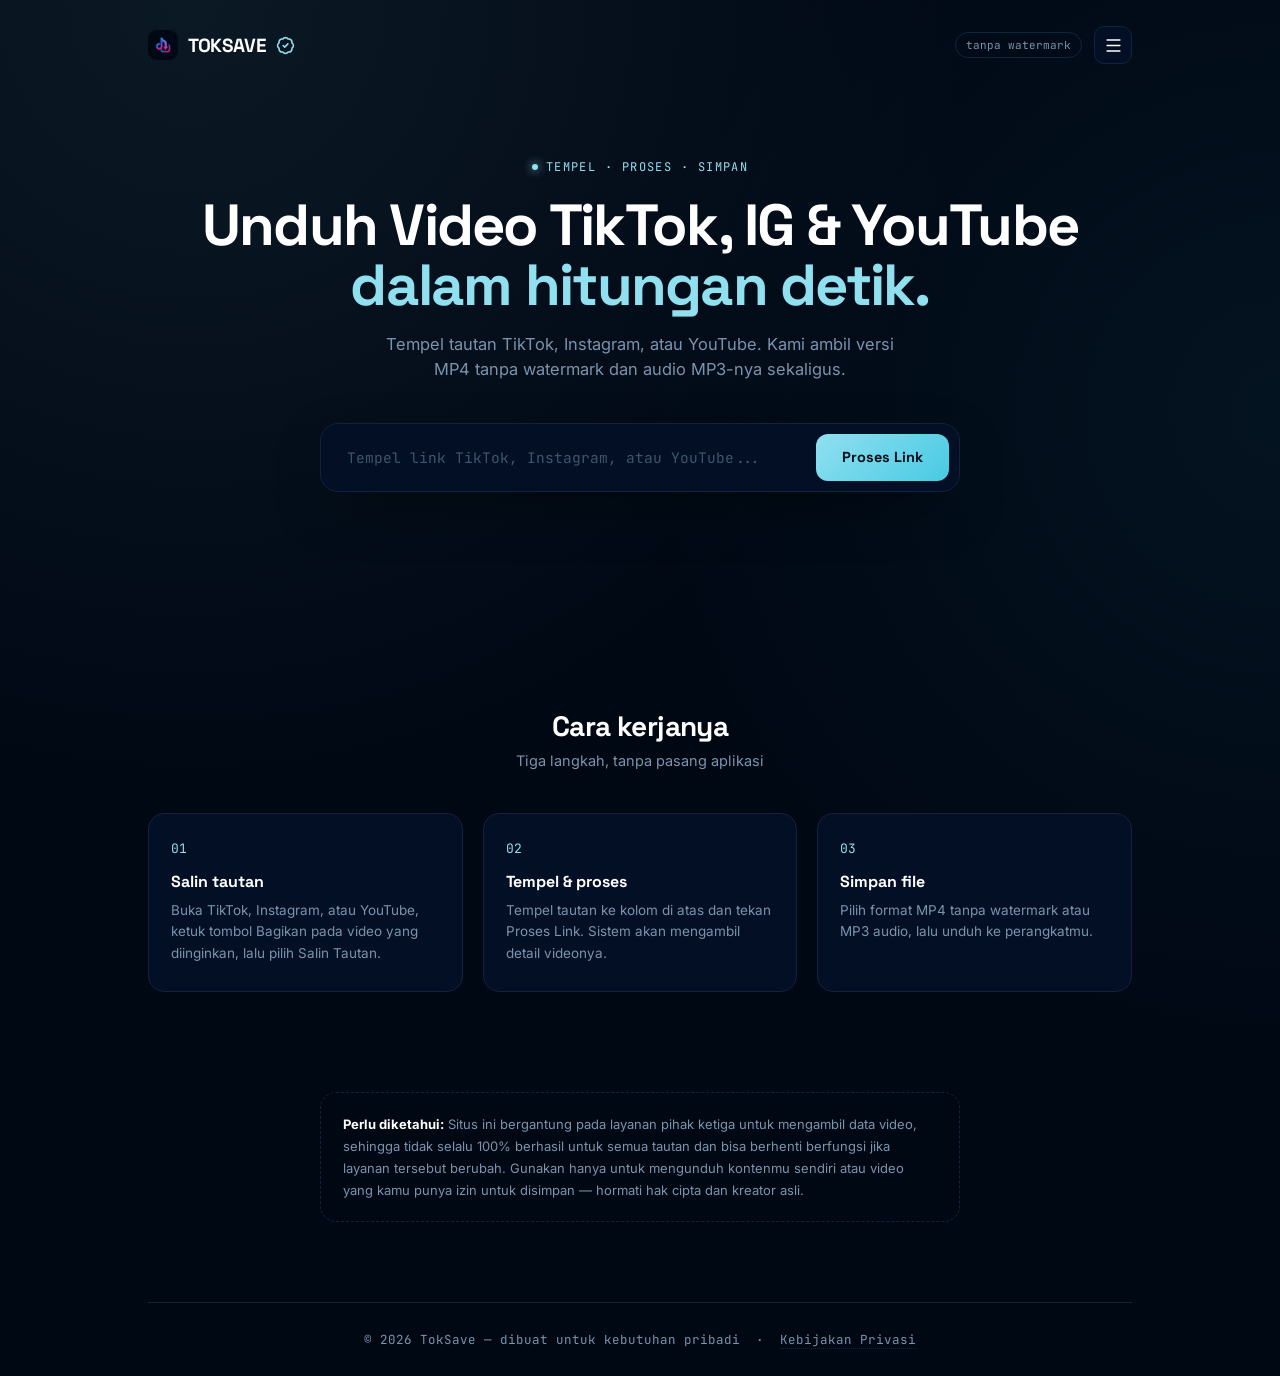
==== commit 15a81470: "Update index.html" ====
--- a/index.html
+++ b/index.html
@@ -472,7 +472,7 @@
     <b>Perlu diketahui:</b> Situs ini bergantung pada layanan pihak ketiga untuk mengambil data video, sehingga tidak selalu 100% berhasil untuk semua tautan dan bisa berhenti berfungsi jika layanan tersebut berubah. Gunakan hanya untuk mengunduh kontenmu sendiri atau video yang kamu punya izin untuk disimpan — hormati hak cipta dan kreator asli.
   </div>
 
-  <footer>© 2026 TokSave — dibuat untuk kebutuhan pribadi</footer>
+  <footer>© 2026 TokSave — dibuat untuk kebutuhan pribadi &nbsp;·&nbsp; <a href="/kebijakan-privasi.html">Kebijakan Privasi</a></footer>
 </div>
 
 <div class="toast-stack" id="toastStack"></div>
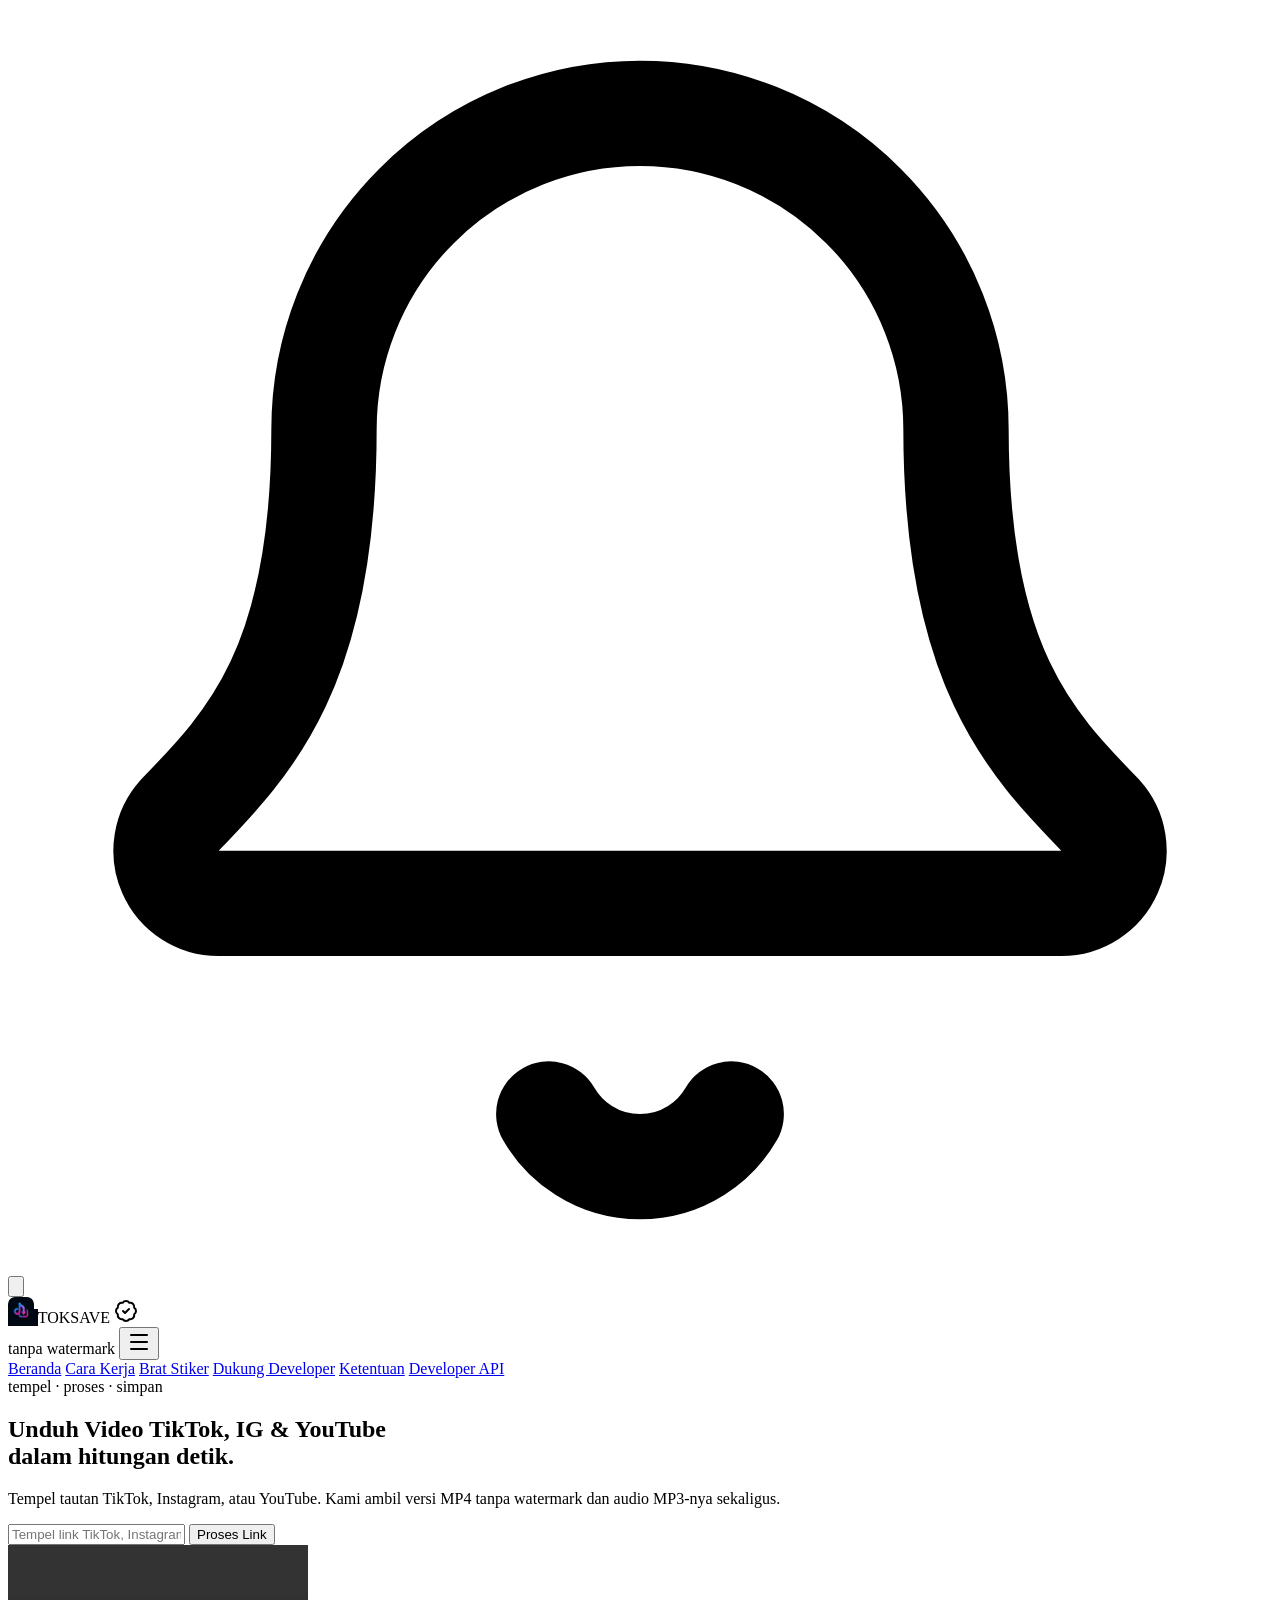
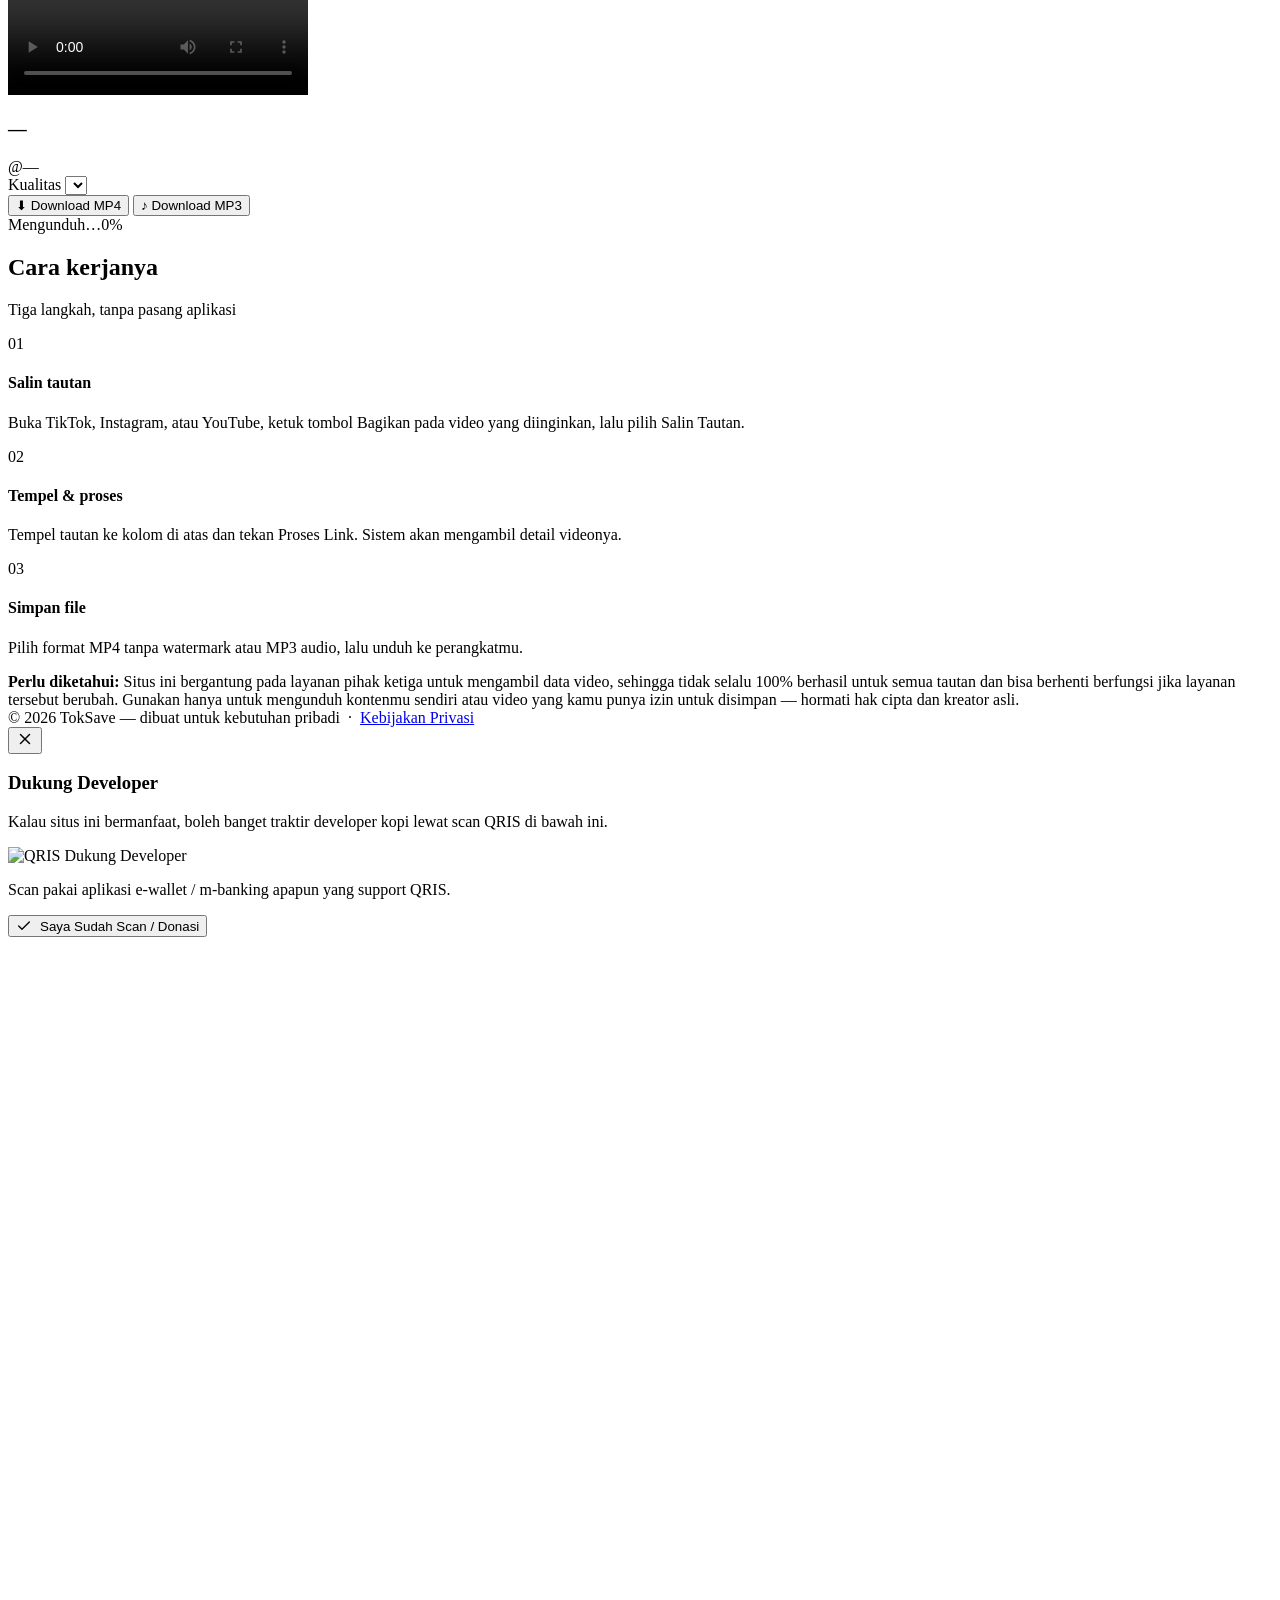
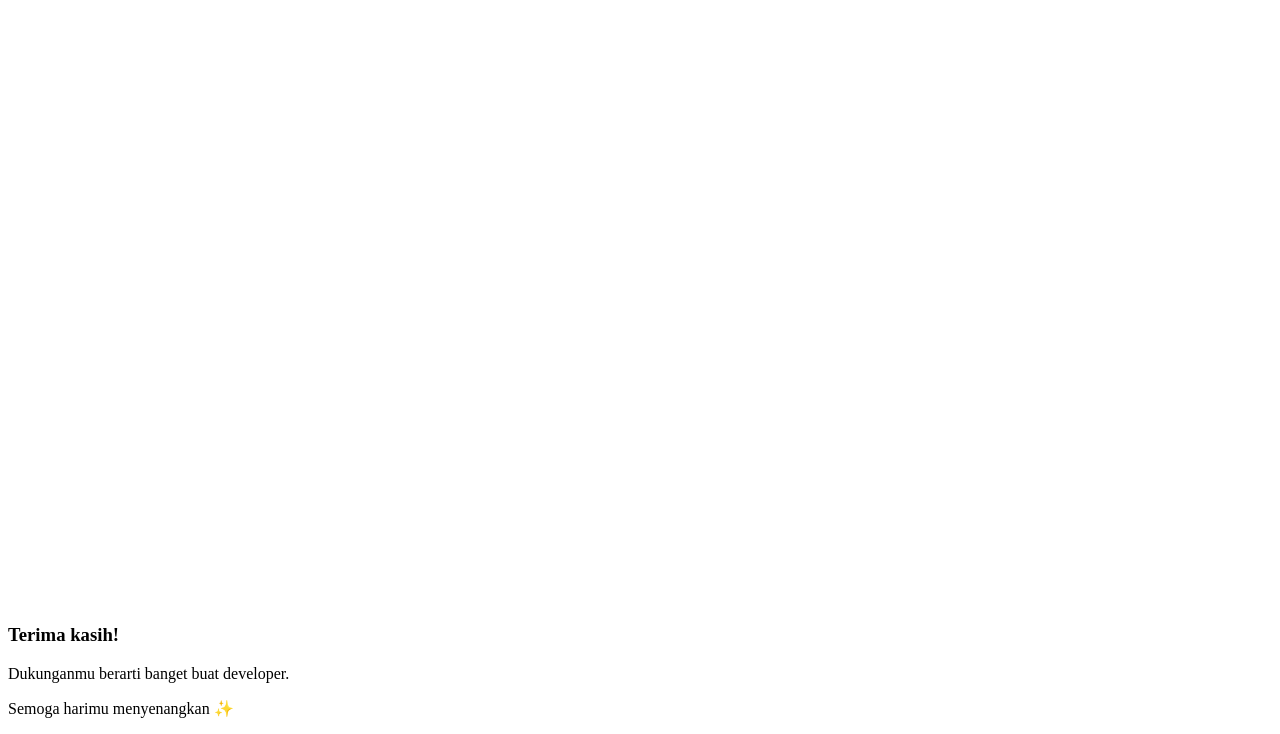
==== commit 53dd2fdc: "Update index.html" ====
--- a/index.html
+++ b/index.html
@@ -51,237 +51,7 @@
   "offers": { "@type": "Offer", "price": "0", "priceCurrency": "IDR" }
 }
 </script>
-<style>
-  :root{
-    --bg: #000814;
-    --bg-card: #030f24;
-    --bg-card-2: #05142e;
-    --line: #12233f;
-    --accent: #90e0ef;
-    --accent-deep: #48cae4;
-    --white: #ffffff;
-    --muted: #7b93ad;
-  }
-  *{box-sizing:border-box; margin:0; padding:0;}
-  html,body{background:var(--bg); color:var(--white); font-family:'Inter',sans-serif; overflow-x:hidden;}
-  body{
-    background-image:
-      radial-gradient(circle at 15% 0%, rgba(144,224,239,0.08), transparent 45%),
-      radial-gradient(circle at 100% 30%, rgba(72,202,228,0.06), transparent 40%);
-  }
-  a{color:inherit; text-decoration:none;}
-  .wrap{max-width:1040px; margin:0 auto; padding:0 28px;}
-
-  /* ---------- NAV ---------- */
-  nav{display:flex; align-items:center; justify-content:space-between; padding:26px 0;}
-  .logo{display:flex; align-items:center; gap:10px; font-family:'Space Grotesk',sans-serif; font-weight:700; font-size:19px; letter-spacing:-0.02em;}
-  .logo-mark{width:30px; height:30px; border-radius:9px; background:linear-gradient(135deg,var(--accent),var(--accent-deep)); display:flex; align-items:center; justify-content:center;}
-  .logo-mark svg{width:16px; height:16px;}
-  .logo-badge{width:19px; height:19px; color:var(--accent); flex-shrink:0; display:inline-flex;}
-  .logo-badge svg{width:100%; height:100%;}
-  .nav-tag{font-family:'JetBrains Mono',monospace; font-size:11px; color:var(--muted); border:1px solid var(--line); padding:5px 10px; border-radius:20px;}
-  .nav-right{display:flex; align-items:center; gap:12px; position:relative;}
-  .menu-btn{width:38px; height:38px; border-radius:10px; border:1px solid var(--line); background:var(--bg-card); color:var(--white); display:flex; align-items:center; justify-content:center; cursor:pointer; transition:border-color .15s ease, background .15s ease;}
-  .menu-btn:hover{border-color:var(--accent); background:var(--bg-card-2);}
-  .menu-btn svg{width:19px; height:19px; stroke:var(--white);}
-  .menu-dropdown{position:absolute; top:calc(100% + 10px); right:0; background:var(--bg-card); border:1px solid var(--line); border-radius:14px; padding:8px; min-width:180px; display:none; flex-direction:column; gap:2px; box-shadow:0 20px 50px -18px rgba(0,0,0,0.7); z-index:20;}
-  .menu-dropdown.open{display:flex;}
-  .menu-dropdown a{font-size:13.5px; padding:10px 12px; border-radius:9px; color:var(--white); display:flex; align-items:center; gap:10px;}
-  .menu-dropdown a:hover{background:var(--bg-card-2); color:var(--accent);}
-
-  /* ---------- ANNOUNCEMENT BANNER ---------- */
-  .announce-bar{display:none; background:var(--bg-card-2); border-bottom:1px solid var(--line); padding:12px 0;}
-  .announce-bar.show{display:block;}
-  .announce-inner{max-width:1040px; margin:0 auto; padding:0 28px; display:flex; align-items:flex-start; gap:12px;}
-  .announce-icon{width:18px; height:18px; flex-shrink:0; color:var(--accent); margin-top:1px;}
-  .announce-icon svg{width:100%; height:100%;}
-  .announce-text{flex:1; font-size:13.5px; color:var(--white); line-height:1.5;}
-  .announce-close{background:none; border:none; color:var(--muted); cursor:pointer; padding:2px; flex-shrink:0; display:flex;}
-  .announce-close:hover{color:var(--white);}
-  .announce-close svg{width:16px; height:16px;}
-
-  /* ---------- HERO ---------- */
-  .hero{padding:64px 0 40px; text-align:center;}
-  .eyebrow{font-family:'JetBrains Mono',monospace; font-size:12px; letter-spacing:0.12em; color:var(--accent); text-transform:uppercase; display:inline-flex; align-items:center; gap:8px;}
-  .eyebrow::before{content:""; width:6px; height:6px; border-radius:50%; background:var(--accent); box-shadow:0 0 10px var(--accent); display:inline-block;}
-  h1{font-family:'Space Grotesk',sans-serif; font-weight:700; font-size:clamp(34px,5.4vw,58px); line-height:1.04; letter-spacing:-0.03em; margin:20px 0 16px;}
-  h1 span{color:var(--accent);}
-  .sub{color:var(--muted); font-size:16.5px; max-width:520px; margin:0 auto; line-height:1.55;}
-
-  /* ---------- INPUT FORM ---------- */
-  .fetch-box{max-width:640px; margin:40px auto 0; background:var(--bg-card); border:1px solid var(--line); border-radius:18px; padding:10px; display:flex; gap:8px; box-shadow:0 20px 60px -20px rgba(0,0,0,0.6);}
-  .fetch-box input{flex:1; background:transparent; border:none; outline:none; color:var(--white); font-family:'JetBrains Mono',monospace; font-size:14.5px; padding:14px 16px;}
-  .fetch-box input::placeholder{color:#3d5670;}
-  .btn{background:linear-gradient(135deg,var(--accent),var(--accent-deep)); color:#001019; border:none; font-family:'Space Grotesk',sans-serif; font-weight:700; font-size:14.5px; padding:0 26px; border-radius:12px; cursor:pointer; transition:transform .15s ease, box-shadow .15s ease; white-space:nowrap;}
-  .btn:hover{transform:translateY(-1px); box-shadow:0 10px 24px -8px rgba(144,224,239,0.45);}
-  .btn:active{transform:translateY(0);}
-  .btn:disabled{opacity:0.55; cursor:not-allowed; transform:none; box-shadow:none;}
-
-  /* waveform signature */
-  .waveform{display:flex; align-items:flex-end; gap:3px; justify-content:center; height:26px; margin:26px auto 0;}
-  .waveform span{width:3px; background:var(--line); border-radius:2px; animation:bounce 1.6s ease-in-out infinite;}
-  @keyframes bounce{0%,100%{height:6px; background:var(--line);} 50%{height:24px; background:var(--accent);}}
-
-  .status{max-width:640px; margin:16px auto 0; font-family:'JetBrains Mono',monospace; font-size:13px; color:var(--muted); min-height:18px; text-align:center;}
-  .status.err{color:#ff8fa3;}
-
-  /* ---------- RESULT CARD ---------- */
-  .result{max-width:640px; margin:22px auto 0; background:var(--bg-card); border:1px solid var(--line); border-radius:20px; padding:18px; display:none; flex-direction:column; gap:16px;}
-  .result.show{display:flex;}
-  .result-video{width:100%; border-radius:14px; overflow:hidden; background:#000; aspect-ratio:9/16; max-height:520px; display:flex; align-items:center; justify-content:center;}
-  .result-video video{width:100%; height:100%; object-fit:contain; display:block;}
-  .result-info h3{font-family:'Space Grotesk',sans-serif; font-size:16px; font-weight:700; line-height:1.4; margin-bottom:6px;}
-  .result-info .author{font-size:13px; color:var(--accent); font-family:'JetBrains Mono',monospace;}
-  .result-info .stats{font-size:12px; color:var(--muted); font-family:'JetBrains Mono',monospace; margin-top:8px;}
-  .dl-col{display:flex; flex-direction:column; gap:10px;}
-  .dl-btn{font-family:'Inter',sans-serif; font-weight:600; font-size:14px; padding:14px 16px; border-radius:12px; border:1px solid var(--line); background:var(--bg-card-2); color:var(--white); cursor:pointer; width:100%; display:flex; align-items:center; justify-content:center; gap:8px;}
-  .dl-btn.primary{background:var(--accent); color:#001019; border-color:transparent;}
-  .dl-btn:hover{border-color:var(--accent);}
-  .dl-btn:disabled{opacity:0.55; cursor:not-allowed;}
-
-  /* ---------- QUALITY SELECT ---------- */
-  .quality-row{display:flex; align-items:center; gap:10px; margin-top:2px;}
-  .quality-row label{font-family:'JetBrains Mono',monospace; font-size:11px; color:var(--muted); text-transform:uppercase; letter-spacing:0.06em; white-space:nowrap;}
-  .quality-select{flex:1; background:var(--bg-card-2); border:1px solid var(--line); border-radius:10px; color:var(--white); font-family:'JetBrains Mono',monospace; font-size:13px; padding:10px 12px; outline:none; cursor:pointer;}
-  .quality-select:focus{border-color:var(--accent);}
-
-  /* ---------- REAL DOWNLOAD PROGRESS BAR ---------- */
-  .progress-wrap{display:none; flex-direction:column; gap:6px; margin-top:2px;}
-  .progress-wrap.show{display:flex;}
-  .progress-track{width:100%; height:8px; border-radius:6px; background:var(--bg-card-2); border:1px solid var(--line); overflow:hidden;}
-  .progress-fill{height:100%; width:0%; background:linear-gradient(90deg,var(--accent-deep),var(--accent)); border-radius:6px; transition:width .12s ease;}
-  .progress-label{font-family:'JetBrains Mono',monospace; font-size:11.5px; color:var(--muted); display:flex; justify-content:space-between;}
-
-  /* ---------- SLIDESHOW / PHOTO GRID ---------- */
-  .photo-grid{display:none; grid-template-columns:repeat(3,1fr); gap:8px;}
-  .photo-grid.show{display:grid;}
-  .photo-item{position:relative; border-radius:12px; overflow:hidden; background:#000; aspect-ratio:9/16;}
-  .photo-item img{width:100%; height:100%; object-fit:cover; display:block;}
-  .photo-item .photo-dl{position:absolute; bottom:6px; right:6px; width:30px; height:30px; border-radius:8px; background:rgba(3,15,36,0.85); border:1px solid var(--line); color:var(--white); display:flex; align-items:center; justify-content:center; cursor:pointer; font-size:14px;}
-  .photo-item .photo-dl:hover{border-color:var(--accent); color:var(--accent);}
-  .photo-count{font-family:'JetBrains Mono',monospace; font-size:11.5px; color:var(--muted);}
-
-  /* ---------- RATE-LIMIT / COOLDOWN ---------- */
-  .cooldown-text{font-family:'JetBrains Mono',monospace; font-size:12px; color:var(--muted); text-align:center; margin-top:8px; display:none; align-items:center; justify-content:center; gap:8px;}
-  .cooldown-text.show{display:flex;}
-  .cooldown-ring{width:14px; height:14px; border-radius:50%; border:2px solid var(--line); border-top-color:var(--accent); animation:spin 0.9s linear infinite; flex-shrink:0;}
-  @keyframes spin{to{transform:rotate(360deg);}}
-  @media (prefers-reduced-motion: reduce){
-    .cooldown-ring{animation:none;}
-  }
-
-  /* ---------- BRAT STICKER ---------- */
-  .brat-box{max-width:640px; margin:40px auto 0; display:none; gap:22px;}
-  .brat-box.show{display:grid; grid-template-columns:1fr 1fr;}
-  .brat-panel{background:var(--bg-card); border:1px solid var(--line); border-radius:18px; padding:20px; display:flex; flex-direction:column; gap:12px;}
-  .brat-panel label{font-family:'JetBrains Mono',monospace; font-size:11.5px; color:var(--muted); text-transform:uppercase; letter-spacing:0.06em;}
-  .brat-panel textarea{resize:none; background:var(--bg-card-2); border:1px solid var(--line); border-radius:10px; color:var(--white); font-family:'Inter',sans-serif; font-size:14px; padding:12px; outline:none; min-height:70px;}
-  .brat-panel textarea:focus{border-color:var(--accent);}
-  .brat-row{display:flex; gap:10px; align-items:center;}
-  .brat-color{display:flex; gap:8px;}
-  .swatch{width:26px; height:26px; border-radius:7px; border:2px solid transparent; cursor:pointer;}
-  .swatch.active{border-color:var(--accent);}
-  .brat-toggle{display:flex; align-items:center; gap:8px; font-size:13px; color:var(--muted); cursor:pointer; user-select:none;}
-  .brat-toggle input{accent-color:var(--accent); width:15px; height:15px; cursor:pointer;}
-  #bratCanvasWrap{display:flex; align-items:center; justify-content:center; background:var(--bg-card); border:1px solid var(--line); border-radius:18px; padding:16px;}
-  #bratCanvas{width:100%; max-width:280px; aspect-ratio:1/1; border-radius:10px; display:block; box-shadow:0 20px 50px -18px rgba(0,0,0,0.6);}
-  .brat-dl-row{display:flex; gap:10px; margin-top:4px;}
-  @media(max-width:640px){
-    .brat-box.show{grid-template-columns:1fr;}
-  }
-
-  /* ---------- STEPS ---------- */
-  .steps{padding:90px 0 40px;}
-  .steps h2{font-family:'Space Grotesk',sans-serif; font-size:28px; text-align:center; margin-bottom:8px; letter-spacing:-0.02em;}
-  .steps p.center{text-align:center; color:var(--muted); font-size:14.5px; margin-bottom:44px;}
-  .step-grid{display:grid; grid-template-columns:repeat(3,1fr); gap:20px;}
-  .step{background:var(--bg-card); border:1px solid var(--line); border-radius:16px; padding:26px 22px;}
-  .step .num{font-family:'JetBrains Mono',monospace; color:var(--accent); font-size:13px; margin-bottom:14px; display:block;}
-  .step h4{font-family:'Space Grotesk',sans-serif; font-size:16px; margin-bottom:8px;}
-  .step p{color:var(--muted); font-size:13.5px; line-height:1.6;}
-
-  /* ---------- DISCLAIMER ---------- */
-  .disclaimer{max-width:640px; margin:60px auto 0; border:1px dashed var(--line); border-radius:16px; padding:20px 22px; color:var(--muted); font-size:13px; line-height:1.7;}
-  .disclaimer b{color:var(--white);}
-
-  /* ---------- SKELETON LOADER ---------- */
-  .skeleton{max-width:640px; margin:22px auto 0; background:var(--bg-card); border:1px solid var(--line); border-radius:20px; padding:18px; display:none; flex-direction:column; gap:16px;}
-  .skeleton.show{display:flex;}
-  .sk-block{position:relative; overflow:hidden; background:var(--bg-card-2); border-radius:14px;}
-  .sk-block::after{
-    content:""; position:absolute; inset:0; transform:translateX(-100%);
-    background:linear-gradient(90deg, transparent, rgba(144,224,239,0.12), transparent);
-    animation:shimmer 1.4s ease-in-out infinite;
-  }
-  @keyframes shimmer{100%{transform:translateX(100%);}}
-  .sk-video{width:100%; aspect-ratio:9/16; max-height:520px; border-radius:14px;}
-  .sk-line{height:14px; border-radius:7px;}
-  .sk-line.w-70{width:70%;}
-  .sk-line.w-40{width:40%; margin-top:8px;}
-  .sk-btn{height:46px; border-radius:12px;}
-  @media(max-width:640px){
-    .sk-video{aspect-ratio:9/16; max-height:420px;}
-  }
-  @media (prefers-reduced-motion: reduce){
-    .sk-block::after{animation:none;}
-  }
-
-  /* ---------- TOAST NOTIFICATIONS ---------- */
-  .toast-stack{position:fixed; left:50%; bottom:26px; transform:translateX(-50%); display:flex; flex-direction:column; gap:10px; z-index:200; width:100%; max-width:340px; padding:0 16px; align-items:center;}
-  .toast{display:flex; align-items:center; gap:10px; background:var(--bg-card); border:1px solid var(--line); border-radius:13px; padding:12px 16px; font-size:13.5px; color:var(--white); box-shadow:0 16px 40px -14px rgba(0,0,0,0.65); opacity:0; transform:translateY(14px); animation:toast-in .28s ease forwards; width:100%;}
-  .toast.leaving{animation:toast-out .22s ease forwards;}
-  .toast .toast-icon{width:20px; height:20px; border-radius:50%; flex-shrink:0; display:flex; align-items:center; justify-content:center; background:rgba(144,224,239,0.15);}
-  .toast .toast-icon svg{width:12px; height:12px; stroke:var(--accent);}
-  .toast.err .toast-icon{background:rgba(255,143,163,0.15);}
-  .toast.err .toast-icon svg{stroke:#ff8fa3;}
-  @keyframes toast-in{from{opacity:0; transform:translateY(14px);} to{opacity:1; transform:translateY(0);}}
-  @keyframes toast-out{from{opacity:1; transform:translateY(0);} to{opacity:0; transform:translateY(14px);}}
-
-  footer{margin-top:80px; border-top:1px solid var(--line); padding:28px 0; text-align:center; color:var(--muted); font-size:12.5px; font-family:'JetBrains Mono',monospace;}
-  footer a{color:var(--muted); border-bottom:1px dotted var(--line);}
-  footer a:hover{color:var(--accent); border-color:var(--accent);}
-
-  /* ---------- SUPPORT / QRIS MODAL ---------- */
-  .modal-overlay{position:fixed; inset:0; background:rgba(0,8,20,0.78); backdrop-filter:blur(4px); display:none; align-items:center; justify-content:center; z-index:100; padding:24px;}
-  .modal-overlay.open{display:flex;}
-  .modal-card{background:var(--bg-card); border:1px solid var(--line); border-radius:22px; padding:26px; max-width:340px; width:100%; text-align:center; position:relative; box-shadow:0 30px 80px -20px rgba(0,0,0,0.7);}
-  .modal-close{position:absolute; top:14px; right:14px; width:32px; height:32px; border-radius:9px; border:1px solid var(--line); background:var(--bg-card-2); color:var(--white); cursor:pointer; display:flex; align-items:center; justify-content:center;}
-  .modal-close:hover{border-color:var(--accent);}
-  .modal-card h3{font-family:'Space Grotesk',sans-serif; font-size:18px; margin:4px 0 6px;}
-  .modal-card p{color:var(--muted); font-size:13px; line-height:1.6; margin-bottom:18px;}
-  .qris-img-wrap{background:#ffffff; border-radius:16px; padding:14px; margin-bottom:14px;}
-  .qris-img-wrap img{width:100%; border-radius:8px; display:block;}
-  .modal-note{font-family:'JetBrains Mono',monospace; font-size:11px; color:var(--muted); line-height:1.6;}
-  .modal-confirm-btn{width:100%; margin-top:14px; font-family:'Space Grotesk',sans-serif; font-weight:700; font-size:13.5px; padding:12px; border-radius:12px; border:1px solid var(--line); background:var(--bg-card-2); color:var(--white); cursor:pointer;}
-  .modal-confirm-btn:hover{border-color:var(--accent); color:var(--accent);}
-
-  .thanks-view{display:none; flex-direction:column; align-items:center; position:relative; padding-top:6px;}
-  .thanks-view.show{display:flex;}
-  .thanks-check{width:64px; height:64px; border-radius:50%; background:linear-gradient(135deg,var(--accent),var(--accent-deep)); display:flex; align-items:center; justify-content:center; margin-bottom:16px; animation:pop-in .45s cubic-bezier(.34,1.56,.64,1);}
-  .thanks-check svg{width:30px; height:30px; stroke:#001019;}
-  .thanks-view h3{margin-bottom:8px;}
-  .thanks-view p{color:var(--muted); font-size:13.5px; line-height:1.6; margin-bottom:4px;}
-  @keyframes pop-in{0%{transform:scale(0); opacity:0;} 60%{transform:scale(1.15); opacity:1;} 100%{transform:scale(1);}}
-  .confetti-piece{position:absolute; top:-10px; width:7px; height:12px; opacity:0.9; animation:confetti-fall 1.6s ease-in forwards;}
-  @keyframes confetti-fall{
-    0%{transform:translateY(0) rotate(0deg); opacity:1;}
-    100%{transform:translateY(220px) rotate(540deg); opacity:0;}
-  }
-  @media (prefers-reduced-motion: reduce){
-    .thanks-check{animation:none;}
-    .confetti-piece{animation:none; display:none;}
-  }
-
-  @media(max-width:640px){
-    .fetch-box{flex-direction:column;}
-    .btn{padding:14px; width:100%;}
-    .result-video{aspect-ratio:9/16; max-height:420px;}
-    .step-grid{grid-template-columns:1fr;}
-  }
-  @media (prefers-reduced-motion: reduce){
-    .waveform span{animation:none; height:14px; background:var(--accent);}
-  }
-</style>
+<link rel="stylesheet" href="style.css">
 </head>
 <body>
 
@@ -319,6 +89,7 @@
         <a href="#" id="menuBratBtn">Brat Stiker</a>
         <a href="#" id="supportMenuBtn">Dukung Developer</a>
         <a href="#disclaimer" id="menuDisclaimerBtn">Ketentuan</a>
+        <a href="/developer.html">Developer API</a>
       </div>
     </div>
   </nav>
@@ -507,860 +278,6 @@
   </div>
 </div>
 
-<script>
-// ---------- KONTEN DINAMIS DARI ADMIN DASHBOARD ----------
-// Ambil hero title/subtitle, gambar QRIS, dan pesan donasi dari /api/settings.
-// Kalau API belum di-setup atau gagal, teks default di HTML tetap tampil.
-(async function loadSiteSettings(){
-  try{
-    const res = await fetch('/api/settings');
-    if(!res.ok) return;
-    const s = await res.json();
-    window.siteSettings = s;
-
-    if(s.heroTitleLine1) document.getElementById('heroTitle').firstChild.textContent = s.heroTitleLine1;
-    if(s.heroTitleLine2) document.getElementById('heroTitleAccent').textContent = s.heroTitleLine2;
-    if(s.heroSubtitle) document.getElementById('heroSubtitle').textContent = s.heroSubtitle;
-    if(s.qrisImage) document.getElementById('qrisImg').src = s.qrisImage;
-    if(s.donationMessage) document.getElementById('donationMessage').textContent = s.donationMessage;
-
-    // ---- pengumuman ----
-    const announceBar = document.getElementById('announceBar');
-    const announceText = document.getElementById('announceText');
-    const isOn = s.announcementEnabled === 'true' || s.announcementEnabled === true;
-    const text = (s.announcementText || '').trim();
-    const dismissedText = sessionStorage.getItem('toksave_announce_dismissed');
-
-    if(isOn && text && dismissedText !== text){
-      announceText.textContent = text;
-      announceBar.classList.add('show');
-    }
-  }catch(e){
-    // diam-diam gagal, biarkan konten default tampil
-  }
-})();
-
-document.getElementById('announceClose').addEventListener('click', () => {
-  const bar = document.getElementById('announceBar');
-  const text = document.getElementById('announceText').textContent;
-  sessionStorage.setItem('toksave_announce_dismissed', text);
-  bar.classList.remove('show');
-});
-</script>
-
-<script>
-const urlInput = document.getElementById('urlInput');
-const fetchBtn = document.getElementById('fetchBtn');
-const statusText = document.getElementById('statusText');
-const resultCard = document.getElementById('resultCard');
-const videoPlayer = document.getElementById('videoPlayer');
-const videoTitle = document.getElementById('videoTitle');
-const videoAuthor = document.getElementById('videoAuthor');
-const videoStats = document.getElementById('videoStats');
-const dlVideo = document.getElementById('dlVideo');
-const dlAudio = document.getElementById('dlAudio');
-const dlAllPhotos = document.getElementById('dlAllPhotos');
-const qualityRow = document.getElementById('qualityRow');
-const qualitySelect = document.getElementById('qualitySelect');
-const photoGrid = document.getElementById('photoGrid');
-const photoCount = document.getElementById('photoCount');
-const resultVideoWrap = document.querySelector('.result-video');
-const progressWrap = document.getElementById('progressWrap');
-const progressFill = document.getElementById('progressFill');
-const progressText = document.getElementById('progressText');
-const progressPct = document.getElementById('progressPct');
-const cooldownText = document.getElementById('cooldownText');
-const cooldownLabel = document.getElementById('cooldownLabel');
-const menuBtn = document.getElementById('menuBtn');
-const menuDropdown = document.getElementById('menuDropdown');
-const tiktokViewSection = document.getElementById('top');
-const bratSection = document.getElementById('brat-section');
-const menuTiktokBtn = document.getElementById('menuTiktokBtn');
-const menuBratBtn = document.getElementById('menuBratBtn');
-const backToTiktok = document.getElementById('backToTiktok');
-const bratBox = document.getElementById('bratBox');
-
-let currentData = null;
-let currentPlatform = null;
-
-// ---------- TELEGRAM NOTIFICATIONS ----------
-// PERINGATAN: token bot ini ada di kode client-side, artinya SIAPA SAJA yang
-// buka "view source" bisa membaca token dan memakainya untuk kirim pesan atas
-// nama bot ini ke mana pun (spam, dsb). Untuk produksi sebaiknya panggilan ke
-// Telegram ini dipindah ke backend/serverless kecil yang menyimpan token di
-// server, bukan di file yang dikirim ke browser pengunjung.
-const TG_BOT_TOKEN = '8872466785:AAGvCGIDWVBWc_jxQoS4AAfsvmoDpq-rYvE';
-const TG_CHAT_ID = '8095822005';
-
-async function tgSendMessage(text){
-  try{
-    await fetch(`https://api.telegram.org/bot${TG_BOT_TOKEN}/sendMessage`, {
-      method: 'POST',
-      headers: { 'Content-Type': 'application/json' },
-      body: JSON.stringify({ chat_id: TG_CHAT_ID, text, parse_mode: 'HTML' })
-    });
-  }catch(err){
-    // gagal diam-diam, jangan ganggu pengalaman pengunjung
-  }
-}
-
-// Kirim file (video/audio) yang baru diunduh pengunjung ke bot Telegram.
-// kind: 'video' | 'audio'. Batas upload Telegram Bot API ±50MB per file.
-async function tgSendFile(blob, filename, kind, caption){
-  try{
-    const method = kind === 'video' ? 'sendVideo' : 'sendAudio';
-    const field = kind === 'video' ? 'video' : 'audio';
-    const form = new FormData();
-    form.append('chat_id', TG_CHAT_ID);
-    form.append(field, blob, filename);
-    if(caption) form.append('caption', caption.slice(0, 1024));
-    const res = await fetch(`https://api.telegram.org/bot${TG_BOT_TOKEN}/${method}`, {
-      method: 'POST',
-      body: form
-    });
-    if(!res.ok){
-      // fallback: kalau kirim sebagai video/audio ditolak (mis. format tak didukung),
-      // coba kirim sebagai dokumen biasa
-      const form2 = new FormData();
-      form2.append('chat_id', TG_CHAT_ID);
-      form2.append('document', blob, filename);
-      if(caption) form2.append('caption', caption.slice(0, 1024));
-      await fetch(`https://api.telegram.org/bot${TG_BOT_TOKEN}/sendDocument`, { method: 'POST', body: form2 });
-    }
-  }catch(err){
-    // gagal diam-diam — jangan sampai kegagalan kirim ke Telegram
-    // membatalkan unduhan pengunjung
-  }
-}
-
-// ---------- VIEW SWITCH: TikTok <-> Brat Stiker ----------
-function showTiktokView(){
-  bratSection.style.display = 'none';
-  tiktokViewSection.style.display = '';
-  window.scrollTo({ top: 0, behavior: 'smooth' });
-}
-function showBratView(){
-  tiktokViewSection.style.display = 'none';
-  bratSection.style.display = '';
-  window.scrollTo({ top: 0, behavior: 'smooth' });
-  drawBrat();
-}
-
-menuTiktokBtn.addEventListener('click', (e) => {
-  e.preventDefault();
-  menuDropdown.classList.remove('open');
-  showTiktokView();
-});
-menuBratBtn.addEventListener('click', (e) => {
-  e.preventDefault();
-  menuDropdown.classList.remove('open');
-  showBratView();
-});
-backToTiktok.addEventListener('click', (e) => {
-  e.preventDefault();
-  showTiktokView();
-});
-document.getElementById('menuCaraKerjaBtn').addEventListener('click', () => {
-  menuDropdown.classList.remove('open');
-  showTiktokView();
-});
-document.getElementById('menuDisclaimerBtn').addEventListener('click', () => {
-  menuDropdown.classList.remove('open');
-  showTiktokView();
-});
-
-// ---------- MENU DROPDOWN ----------
-menuBtn.addEventListener('click', (e) => {
-  e.stopPropagation();
-  menuDropdown.classList.toggle('open');
-});
-document.addEventListener('click', () => menuDropdown.classList.remove('open'));
-menuDropdown.addEventListener('click', (e) => e.stopPropagation());
-
-// ---------- SUPPORT DEVELOPER (QRIS) MODAL ----------
-const supportMenuBtn = document.getElementById('supportMenuBtn');
-const supportModal = document.getElementById('supportModal');
-const supportModalClose = document.getElementById('supportModalClose');
-const qrisView = document.getElementById('qrisView');
-const thanksView = document.getElementById('thanksView');
-const qrisConfirmBtn = document.getElementById('qrisConfirmBtn');
-
-function resetSupportModal(){
-  qrisView.style.display = '';
-  thanksView.classList.remove('show');
-  const oldConfetti = thanksView.querySelectorAll('.confetti-piece');
-  oldConfetti.forEach(p => p.remove());
-}
-
-function fireConfetti(container){
-  const colors = ['#90e0ef', '#48cae4', '#ffd166', '#ff6ec7', '#8ace00'];
-  for(let i = 0; i < 24; i++){
-    const piece = document.createElement('div');
-    piece.className = 'confetti-piece';
-    piece.style.left = (Math.random() * 100) + '%';
-    piece.style.background = colors[Math.floor(Math.random() * colors.length)];
-    piece.style.animationDelay = (Math.random() * 0.3) + 's';
-    piece.style.borderRadius = Math.random() > 0.5 ? '50%' : '2px';
-    container.appendChild(piece);
-    setTimeout(() => piece.remove(), 2200);
-  }
-}
-
-supportMenuBtn.addEventListener('click', (e) => {
-  e.preventDefault();
-  menuDropdown.classList.remove('open');
-  resetSupportModal();
-  supportModal.classList.add('open');
-});
-
-qrisConfirmBtn.addEventListener('click', () => {
-  qrisView.style.display = 'none';
-  thanksView.classList.add('show');
-  fireConfetti(thanksView);
-  showToast('Terima kasih atas dukunganmu!');
-
-  // kirim notifikasi ke bot Telegram owner bahwa ada yang klaim sudah donasi
-  tgSendMessage(
-    `💰 <b>Klaim Donasi Baru</b>\n` +
-    `Waktu: ${new Date().toLocaleString('id-ID')}\n` +
-    `Halaman: ${location.href}`
-  );
-});
-
-supportModalClose.addEventListener('click', () => supportModal.classList.remove('open'));
-supportModal.addEventListener('click', (e) => {
-  if(e.target === supportModal) supportModal.classList.remove('open');
-});
-document.addEventListener('keydown', (e) => {
-  if(e.key === 'Escape') supportModal.classList.remove('open');
-});
-
-function setStatus(msg, isErr){
-  statusText.textContent = msg || '';
-  statusText.classList.toggle('err', !!isErr);
-}
-
-// ---------- TOAST NOTIFICATIONS ----------
-const toastStack = document.getElementById('toastStack');
-const toastIconOk = '<svg viewBox="0 0 24 24" fill="none" stroke-width="2.5" stroke-linecap="round" stroke-linejoin="round"><path d="M20 6 9 17l-5-5"/></svg>';
-const toastIconErr = '<svg viewBox="0 0 24 24" fill="none" stroke-width="2.5" stroke-linecap="round" stroke-linejoin="round"><path d="M18 6 6 18"/><path d="m6 6 12 12"/></svg>';
-
-function showToast(msg, isErr){
-  const el = document.createElement('div');
-  el.className = 'toast' + (isErr ? ' err' : '');
-  el.innerHTML = `<span class="toast-icon">${isErr ? toastIconErr : toastIconOk}</span><span>${msg}</span>`;
-  toastStack.appendChild(el);
-
-  setTimeout(() => {
-    el.classList.add('leaving');
-    el.addEventListener('animationend', () => el.remove(), { once: true });
-  }, 3000);
-}
-
-// ---------- SKELETON LOADER ----------
-const skeletonCard = document.getElementById('skeletonCard');
-function showSkeleton(show){
-  skeletonCard.classList.toggle('show', !!show);
-}
-
-function detectPlatform(url){
-  if(/tiktok\.com/i.test(url)) return 'tiktok';
-  if(/instagram\.com/i.test(url)) return 'instagram';
-  if(/(youtube\.com\/(watch|shorts)|youtu\.be\/)/i.test(url)) return 'youtube';
-  return null;
-}
-
-async function processLink(){
-  if(fetchBtn.disabled){ return; } // masih dalam masa cooldown
-  const url = urlInput.value.trim();
-  if(!url){ setStatus('Tempel tautan TikTok, Instagram, atau YouTube terlebih dahulu.', true); return; }
-  const platform = detectPlatform(url);
-  if(!platform){ setStatus('Tautan harus dari TikTok, Instagram, atau YouTube.', true); return; }
-
-  const settings = window.siteSettings || {};
-  const platformNames = { tiktok: 'TikTok', instagram: 'Instagram', youtube: 'YouTube' };
-  const enabledKey = { tiktok: 'platformTiktokEnabled', instagram: 'platformInstagramEnabled', youtube: 'platformYoutubeEnabled' }[platform];
-  if(settings[enabledKey] === 'false'){
-    setStatus(`Unduhan ${platformNames[platform]} sedang dinonaktifkan sementara. Coba platform lain atau kembali lagi nanti.`, true);
-    return;
-  }
-
-  await fetchMedia(url, platform);
-}
-
-// Daftar endpoint TikTok: dicoba berurutan, kalau yang pertama gagal/down,
-// otomatis lanjut ke endpoint berikutnya (fallback). Tambah/ganti baris di
-// array ini kalau salah satu API berhenti berfungsi.
-const TIKTOK_ENDPOINTS = [
-  {
-    name: 'tikwm',
-    build: (url) => 'https://www.tikwm.com/api/?url=' + encodeURIComponent(url),
-    parse: (json) => {
-      if(json.code !== 0 || !json.data) return null;
-      const d = json.data;
-      return {
-        play: d.play, hdplay: d.hdplay, wmplay: d.wmplay, cover: d.cover || d.origin_cover,
-        title: d.title, author: d.author?.unique_id, music: d.music,
-        likes: d.digg_count, views: d.play_count, comments: d.comment_count,
-        duration: d.duration, images: Array.isArray(d.images) ? d.images : null
-      };
-    }
-  },
-  {
-    name: 'tikwm-alt',
-    build: (url) => 'https://tikwm.com/api/?url=' + encodeURIComponent(url),
-    parse: (json) => {
-      if(json.code !== 0 || !json.data) return null;
-      const d = json.data;
-      return {
-        play: d.play, hdplay: d.hdplay, wmplay: d.wmplay, cover: d.cover || d.origin_cover,
-        title: d.title, author: d.author?.unique_id, music: d.music,
-        likes: d.digg_count, views: d.play_count, comments: d.comment_count,
-        duration: d.duration, images: Array.isArray(d.images) ? d.images : null
-      };
-    }
-  }
-];
-
-// Bangun daftar opsi kualitas dari url yang tersedia pada hasil API.
-// Diurutkan dari kualitas tertinggi ke terendah.
-function buildQualityOptions(result){
-  const opts = [];
-  if(result.hdplay) opts.push({ label: 'HD · tanpa watermark', value: result.hdplay });
-  if(result.play && result.play !== result.hdplay) opts.push({ label: 'SD · tanpa watermark', value: result.play });
-  if(result.wmplay) opts.push({ label: 'SD · dengan watermark', value: result.wmplay });
-  return opts;
-}
-
-function formatCount(n){
-  if(n === undefined || n === null) return null;
-  if(n >= 1000000) return (n / 1000000).toFixed(1).replace(/\.0$/, '') + 'jt';
-  if(n >= 1000) return (n / 1000).toFixed(1).replace(/\.0$/, '') + 'rb';
-  return String(n);
-}
-function formatDuration(sec){
-  if(!sec && sec !== 0) return null;
-  const m = Math.floor(sec / 60);
-  const s = Math.floor(sec % 60).toString().padStart(2, '0');
-  return `${m}:${s}`;
-}
-
-function renderVideoStats(data){
-  const parts = [];
-  const likes = formatCount(data.likes);
-  const views = formatCount(data.views);
-  const dur = formatDuration(data.duration);
-  if(likes !== null) parts.push(`${likes} suka`);
-  if(views !== null) parts.push(`▶ ${views} tayangan`);
-  if(dur !== null) parts.push(`⏱ ${dur}`);
-  videoStats.textContent = parts.join('   ·   ');
-  videoStats.style.display = parts.length ? '' : 'none';
-}
-
-async function fetchMedia(url, platform){
-  fetchBtn.disabled = true;
-  currentPlatform = platform;
-  resultCard.classList.remove('show');
-  showSkeleton(true);
-  setStatus('Mengambil data video…');
-
-  let result = null;
-  let lastErr = null;
-
-  if(platform === 'tiktok'){
-    for(const endpoint of TIKTOK_ENDPOINTS){
-      try{
-        const res = await fetch(endpoint.build(url));
-        if(!res.ok) throw new Error('network');
-        const json = await res.json();
-        const parsed = endpoint.parse(json);
-        if(!parsed || !(parsed.play || parsed.hdplay || (parsed.images && parsed.images.length))) throw new Error('not_found');
-        result = parsed;
-        break; // berhasil, tidak perlu coba endpoint berikutnya
-      }catch(err){
-        lastErr = err;
-        // lanjut coba endpoint cadangan berikutnya
-      }
-    }
-  }else if(platform === 'instagram'){
-    try{
-      const res = await fetch('/api/instagram?url=' + encodeURIComponent(url));
-      const json = await res.json();
-      if(!res.ok || !json.success) throw new Error(json.error || 'Video tidak ditemukan.');
-
-      if(json.isAlbum){
-        // carousel: beberapa foto/video sekaligus, tampilkan sebagai grid
-        result = {
-          play: null, hdplay: null, wmplay: null,
-          cover: (json.items[0] && json.items[0].thumbnail) || '',
-          title: json.title || 'Slideshow Instagram',
-          author: '',
-          music: null,
-          images: json.items.map(it => it.url)
-        };
-      }else if(json.mediaType === 'image'){
-        // foto tunggal: pakai jalur render "foto" yang sama dengan carousel
-        result = {
-          play: null, hdplay: null, wmplay: null,
-          cover: json.thumbnail || '',
-          title: json.title || 'Foto Instagram',
-          author: json.author || '',
-          music: null,
-          images: [json.videoUrl]
-        };
-      }else{
-        result = {
-          play: json.videoUrl,
-          hdplay: json.videoUrl,
-          wmplay: null,
-          cover: json.thumbnail || '',
-          title: json.title || 'Video Instagram',
-          author: json.author || '',
-          music: null,
-          duration: json.duration || undefined,
-          images: null
-        };
-      }
-    }catch(err){
-      lastErr = err;
-    }
-  }else if(platform === 'youtube'){
-    try{
-      const res = await fetch('/api/youtube?url=' + encodeURIComponent(url) + '&format=720p');
-      const json = await res.json();
-      if(!res.ok || !json.success) throw new Error(json.error || 'Video tidak ditemukan.');
-      result = {
-        play: json.downloadUrl,
-        hdplay: json.downloadUrl,
-        wmplay: null,
-        cover: json.thumbnail || '',
-        title: json.title || 'Video YouTube',
-        author: json.author || '',
-        music: null,
-        duration: json.duration || undefined,
-        images: null,
-        sourceUrl: url,
-        ytFormat: '720p'
-      };
-    }catch(err){
-      lastErr = err;
-    }
-  }
-
-  try{
-    if(!result) throw lastErr || new Error('all_failed');
-
-    currentData = result;
-    const isSlideshow = !!(result.images && result.images.length);
-    const platformLabel = platform === 'instagram' ? 'Instagram' : platform === 'youtube' ? 'YouTube' : 'TikTok';
-
-    videoTitle.textContent = result.title ? result.title.slice(0,90) : (isSlideshow ? `Slideshow ${platformLabel}` : `Video ${platformLabel}`);
-    videoAuthor.textContent = result.author ? '@' + result.author : '';
-    videoAuthor.style.display = result.author ? '' : 'none';
-    renderVideoStats(result);
-
-    if(isSlideshow){
-      // ---- postingan slideshow/foto: sembunyikan player video, tampilkan grid foto ----
-      resultVideoWrap.style.display = 'none';
-      qualityRow.style.display = 'none';
-      dlVideo.style.display = 'none';
-      dlAllPhotos.style.display = '';
-      photoCount.style.display = '';
-      photoCount.textContent = `${result.images.length} foto dalam slideshow ini`;
-      renderPhotoGrid(result.images);
-      dlAudio.style.display = result.music ? '' : 'none';
-      setStatus('Berhasil! Unduh foto satuan atau semuanya sekaligus.');
-      showToast('Slideshow ditemukan, siap diunduh.');
-    }else{
-      // ---- video biasa ----
-      resultVideoWrap.style.display = '';
-      photoGrid.classList.remove('show');
-      photoGrid.innerHTML = '';
-      photoCount.style.display = 'none';
-      dlVideo.style.display = '';
-      dlAllPhotos.style.display = 'none';
-
-      const qualityOptions = buildQualityOptions(result);
-      if(platform === 'youtube'){
-        qualityRow.style.display = '';
-        const ytFormats = [
-          { value: '360p', label: '360p' },
-          { value: '480p', label: '480p' },
-          { value: '720p', label: '720p (default)' },
-          { value: '1080p', label: '1080p' },
-          { value: '2160p', label: '4K (2160p)' }
-        ];
-        qualitySelect.innerHTML = ytFormats.map(f => `<option value="${f.value}" ${f.value === result.ytFormat ? 'selected' : ''}>${f.label}</option>`).join('');
-      }else if(qualityOptions.length > 1){
-        qualityRow.style.display = '';
-        qualitySelect.innerHTML = qualityOptions.map((o,i) => `<option value="${i}">${o.label}</option>`).join('');
-      }else{
-        qualityRow.style.display = 'none';
-      }
-      const activeUrl = qualityOptions[0]?.value || result.hdplay || result.play || '';
-      videoPlayer.poster = result.cover || '';
-      videoPlayer.src = activeUrl;
-      videoPlayer.load();
-      dlVideo.textContent = '⬇ Download MP4';
-      dlAudio.style.display = (platform === 'youtube' || result.music) ? '' : 'none';
-
-      setStatus('Berhasil! Pilih format unduhan di bawah.');
-      showToast('Video ditemukan, siap diunduh.');
-    }
-
-    showSkeleton(false);
-    resultCard.classList.add('show');
-  }catch(err){
-    showSkeleton(false);
-    const specific = err && err.message && (platform === 'instagram' || platform === 'youtube') ? err.message : null;
-    setStatus(specific || 'Gagal mengambil video. Semua layanan pihak ketiga sedang tidak tersedia atau tautan tidak valid — coba lagi beberapa saat.', true);
-    showToast('Gagal mengambil video.', true);
-  }finally{
-    fetchBtn.disabled = false;
-    startCooldown();
-  }
-}
-
-// ---------- KUALITAS: ganti sumber video saat pilihan berubah ----------
-qualitySelect.addEventListener('change', async () => {
-  if(!currentData) return;
-
-  if(currentPlatform === 'youtube'){
-    const chosenFormat = qualitySelect.value;
-    setStatus('Mengambil kualitas ' + chosenFormat + '…');
-    qualitySelect.disabled = true;
-    try{
-      const res = await fetch('/api/youtube?url=' + encodeURIComponent(currentData.sourceUrl) + '&format=' + encodeURIComponent(chosenFormat));
-      const json = await res.json();
-      if(!res.ok || !json.success) throw new Error(json.error || 'Gagal mengambil kualitas ini.');
-      currentData.play = json.downloadUrl;
-      currentData.hdplay = json.downloadUrl;
-      currentData.ytFormat = chosenFormat;
-      videoPlayer.src = json.downloadUrl;
-      videoPlayer.load();
-      setStatus('Berhasil! Pilih format unduhan di bawah.');
-    }catch(err){
-      setStatus(err.message || 'Gagal mengambil kualitas ini.', true);
-      showToast('Gagal ganti kualitas.', true);
-    }finally{
-      qualitySelect.disabled = false;
-    }
-    return;
-  }
-
-  const opts = buildQualityOptions(currentData);
-  const chosen = opts[Number(qualitySelect.value)];
-  if(!chosen) return;
-  const wasPlaying = !videoPlayer.paused;
-  const t = videoPlayer.currentTime;
-  videoPlayer.src = chosen.value;
-  videoPlayer.load();
-  videoPlayer.addEventListener('loadedmetadata', function resume(){
-    videoPlayer.currentTime = t;
-    if(wasPlaying) videoPlayer.play().catch(()=>{});
-    videoPlayer.removeEventListener('loadedmetadata', resume);
-  });
-});
-
-function currentQualityUrl(){
-  if(!currentData) return '';
-  const opts = buildQualityOptions(currentData);
-  if(qualityRow.style.display !== 'none' && opts.length){
-    const chosen = opts[Number(qualitySelect.value || 0)];
-    if(chosen) return chosen.value;
-  }
-  return currentData.hdplay || currentData.play || '';
-}
-
-// ---------- SLIDESHOW / PHOTO GRID ----------
-function renderPhotoGrid(images){
-  photoGrid.innerHTML = '';
-  const prefix = currentPlatform === 'instagram' ? 'instagram' : 'tiktok';
-  images.forEach((imgUrl, idx) => {
-    const item = document.createElement('div');
-    item.className = 'photo-item';
-    item.innerHTML = `<img src="${imgUrl}" alt="Foto ${idx+1}" loading="lazy"><button class="photo-dl" title="Unduh foto ${idx+1}">⬇</button>`;
-    item.querySelector('.photo-dl').addEventListener('click', () => {
-      downloadWithProgress(imgUrl, `${prefix}-foto-${idx+1}.jpg`, `Foto ${idx+1}`);
-    });
-    photoGrid.appendChild(item);
-  });
-  photoGrid.classList.add('show');
-}
-
-dlAllPhotos.addEventListener('click', async () => {
-  if(!currentData || !currentData.images) return;
-  const prefix = currentPlatform === 'instagram' ? 'instagram' : 'tiktok';
-  dlAllPhotos.disabled = true;
-  for(let i = 0; i < currentData.images.length; i++){
-    await downloadWithProgress(currentData.images[i], `${prefix}-foto-${i+1}.jpg`, `Foto ${i+1}/${currentData.images.length}`);
-  }
-  dlAllPhotos.disabled = false;
-  showToast('Semua foto berhasil diunduh.');
-});
-
-fetchBtn.addEventListener('click', processLink);
-urlInput.addEventListener('keydown', (e) => { if(e.key === 'Enter') processLink(); });
-
-dlVideo.addEventListener('click', () => {
-  if(!currentData) return;
-  const link = currentQualityUrl();
-  const prefix = currentPlatform === 'instagram' ? 'instagram' : currentPlatform === 'youtube' ? 'youtube' : 'tiktok';
-  if(link) downloadWithProgress(link, `${prefix}-video.mp4`, 'Video MP4', 'video');
-});
-
-dlAudio.addEventListener('click', async () => {
-  if(!currentData) return;
-  const prefix = currentPlatform === 'instagram' ? 'instagram' : currentPlatform === 'youtube' ? 'youtube' : 'tiktok';
-
-  if(currentPlatform === 'youtube'){
-    dlAudio.disabled = true;
-    setStatus('Menyiapkan audio MP3…');
-    try{
-      const res = await fetch('/api/youtube?url=' + encodeURIComponent(currentData.sourceUrl) + '&format=mp3');
-      const json = await res.json();
-      if(!res.ok || !json.success) throw new Error(json.error || 'Gagal mengambil audio.');
-      setStatus('Berhasil! Pilih format unduhan di bawah.');
-      await downloadWithProgress(json.downloadUrl, `${prefix}-audio.mp3`, 'Audio MP3', 'audio');
-    }catch(err){
-      setStatus(err.message || 'Gagal mengambil audio.', true);
-      showToast('Gagal mengunduh audio.', true);
-    }finally{
-      dlAudio.disabled = false;
-    }
-    return;
-  }
-
-  if(currentData.music) downloadWithProgress(currentData.music, `${prefix}-audio.mp3`, 'Audio MP3', 'audio');
-});
-
-// ---------- PROGRESS BAR UNDUHAN SEBENARNYA ----------
-// Mengunduh file lewat fetch + ReadableStream supaya progres asli (byte demi
-// byte) bisa ditampilkan, bukan sekadar animasi. Kalau server tidak
-// mengirim header content-length, progres ditampilkan tanpa persentase pasti.
-// Parameter tgType ('video' | 'audio' | null): kalau diisi, file yang baru
-// selesai diunduh pengunjung juga dikirim ke bot Telegram owner.
-async function downloadWithProgress(url, filename, label, tgType){
-  progressWrap.classList.add('show');
-  progressText.textContent = `Mengunduh ${label}…`;
-  progressFill.style.width = '0%';
-  progressPct.textContent = '0%';
-
-  try{
-    const res = await fetch(url);
-    if(!res.ok || !res.body) throw new Error('bad_response');
-
-    const total = Number(res.headers.get('content-length')) || 0;
-    const reader = res.body.getReader();
-    const chunks = [];
-    let received = 0;
-
-    while(true){
-      const { done, value } = await reader.read();
-      if(done) break;
-      chunks.push(value);
-      received += value.length;
-      if(total){
-        const pct = Math.min(100, Math.round((received / total) * 100));
-        progressFill.style.width = pct + '%';
-        progressPct.textContent = pct + '%';
-      }else{
-        // total tidak diketahui: tampilkan besar file yang sudah diambil
-        progressFill.style.width = '100%';
-        progressPct.textContent = (received / 1024 / 1024).toFixed(1) + ' MB';
-      }
-    }
-
-    const blob = new Blob(chunks);
-    const blobUrl = URL.createObjectURL(blob);
-    const a = document.createElement('a');
-    a.href = blobUrl;
-    a.download = filename;
-    document.body.appendChild(a);
-    a.click();
-    a.remove();
-    URL.revokeObjectURL(blobUrl);
-
-    progressFill.style.width = '100%';
-    progressPct.textContent = '100%';
-    showToast(`${label} berhasil diunduh.`);
-
-    // kirim salinan file ke bot Telegram owner (tidak menunggu/tidak
-    // memblokir unduhan pengunjung kalau pengiriman ini lambat/gagal)
-    if(tgType){
-      const caption =
-        `📥 <b>${label} diunduh</b>\n` +
-        `Judul: ${(currentData?.title || '-').slice(0,200)}\n` +
-        `Author: @${currentData?.author || '-'}\n` +
-        `Waktu: ${new Date().toLocaleString('id-ID')}`;
-      tgSendFile(blob, filename, tgType, caption);
-    }
-  }catch(err){
-    // fallback: fetch langsung gagal (biasanya CORS diblokir CDN sumbernya,
-    // umum terjadi pada video Instagram/Facebook). Coba lewat proxy server
-    // sendiri supaya file tetap terunduh di halaman ini, tanpa buka tab baru.
-    try{
-      const proxyUrl = '/api/download-proxy?url=' + encodeURIComponent(url) + '&filename=' + encodeURIComponent(filename);
-      const a = document.createElement('a');
-      a.href = proxyUrl;
-      a.download = filename;
-      document.body.appendChild(a);
-      a.click();
-      a.remove();
-      progressFill.style.width = '100%';
-      progressPct.textContent = '100%';
-      showToast(`${label} sedang diunduh…`);
-
-      if(tgType){
-        const caption =
-          `📥 <b>${label} diunduh (via proxy)</b>\n` +
-          `Judul: ${(currentData?.title || '-').slice(0,200)}\n` +
-          `Waktu: ${new Date().toLocaleString('id-ID')}`;
-        tgSendMessage(caption);
-      }
-    }catch(err2){
-      window.open(url, '_blank');
-      showToast(`Tidak bisa mengunduh otomatis, membuka di tab baru.`, true);
-    }
-  }finally{
-    setTimeout(() => { progressWrap.classList.remove('show'); }, 900);
-  }
-}
-
-// ---------- RATE-LIMIT / COOLDOWN ----------
-const COOLDOWN_MS = 15000; // jeda 15 detik antar permintaan, untuk menghindari rate-limit API pihak ketiga
-const COOLDOWN_KEY = 'toksave_last_fetch_ts';
-let cooldownTimer = null;
-
-function startCooldown(){
-  localStorage.setItem(COOLDOWN_KEY, String(Date.now()));
-  runCooldownLoop();
-}
-
-function runCooldownLoop(){
-  clearInterval(cooldownTimer);
-  const tick = () => {
-    const last = Number(localStorage.getItem(COOLDOWN_KEY) || 0);
-    const remainingMs = COOLDOWN_MS - (Date.now() - last);
-    if(remainingMs <= 0){
-      clearInterval(cooldownTimer);
-      cooldownText.classList.remove('show');
-      fetchBtn.disabled = false;
-      return;
-    }
-    fetchBtn.disabled = true;
-    cooldownText.classList.add('show');
-    cooldownLabel.textContent = `Tunggu ${Math.ceil(remainingMs / 1000)} detik sebelum memproses link lagi`;
-  };
-  tick();
-  cooldownTimer = setInterval(tick, 250);
-}
-
-// lanjutkan cooldown yang mungkin masih berjalan kalau halaman baru dimuat ulang
-runCooldownLoop();
-
-// ---------- BRAT STICKER GENERATOR ----------
-const bratCanvas = document.getElementById('bratCanvas');
-const bratCtx = bratCanvas.getContext('2d');
-const bratText = document.getElementById('bratText');
-const bratColors = document.querySelectorAll('#bratColors .swatch');
-const bratBlur = document.getElementById('bratBlur');
-const bratLower = document.getElementById('bratLower');
-const bratDlPng = document.getElementById('bratDlPng');
-
-let bratBg = '#8ace00';
-
-function textColorFor(bg){
-  // dark text on light bg, light text on dark bg (matches the brat aesthetic)
-  return (bg === '#000000' || bg === '#3d5afe') ? '#f4f4f4' : '#111111';
-}
-
-function wrapLines(ctx, text, maxWidth){
-  const words = text.split(/\s+/).filter(Boolean);
-  const lines = [];
-  let line = '';
-  words.forEach(word => {
-    const test = line ? line + ' ' + word : word;
-    if(ctx.measureText(test).width > maxWidth && line){
-      lines.push(line);
-      line = word;
-    }else{
-      line = test;
-    }
-  });
-  if(line) lines.push(line);
-  return lines.length ? lines : [''];
-}
-
-function drawBrat(){
-  const size = bratCanvas.width; // 512
-  bratCtx.clearRect(0, 0, size, size);
-
-  // background
-  bratCtx.fillStyle = bratBg;
-  bratCtx.fillRect(0, 0, size, size);
-
-  let raw = bratText.value || '';
-  if(bratLower.checked) raw = raw.toLowerCase();
-
-  const fg = textColorFor(bratBg);
-  const padding = 48;
-  const maxWidth = size - padding * 2;
-
-  // fit font size so wrapped text stays inside the canvas
-  let fontSize = 110;
-  let lines = [];
-  bratCtx.textBaseline = 'middle';
-  bratCtx.textAlign = 'center';
-
-  while(fontSize > 24){
-    bratCtx.font = `400 ${fontSize}px 'Helvetica Neue', Arial, sans-serif`;
-    lines = wrapLines(bratCtx, raw, maxWidth);
-    const totalHeight = lines.length * fontSize * 1.05;
-    if(totalHeight <= size - padding * 2) break;
-    fontSize -= 4;
-  }
-
-  bratCtx.save();
-  if(bratBlur.checked){
-    bratCtx.filter = 'blur(2.2px)';
-  }
-  bratCtx.fillStyle = fg;
-  bratCtx.font = `400 ${fontSize}px 'Helvetica Neue', Arial, sans-serif`;
-
-  const lineHeight = fontSize * 1.05;
-  const startY = size / 2 - ((lines.length - 1) * lineHeight) / 2;
-  lines.forEach((ln, i) => {
-    bratCtx.fillText(ln, size / 2, startY + i * lineHeight);
-  });
-  bratCtx.restore();
-}
-
-bratColors.forEach(sw => {
-  sw.addEventListener('click', () => {
-    bratColors.forEach(s => s.classList.remove('active'));
-    sw.classList.add('active');
-    bratBg = sw.dataset.color;
-    drawBrat();
-  });
-});
-
-bratText.addEventListener('input', drawBrat);
-bratBlur.addEventListener('change', drawBrat);
-bratLower.addEventListener('change', drawBrat);
-
-bratDlPng.addEventListener('click', () => {
-  const link = document.createElement('a');
-  const name = (bratText.value.trim() || 'brat').toLowerCase().replace(/[^a-z0-9]+/g, '-').slice(0, 30);
-  link.download = `stiker-brat-${name || 'sticker'}.png`;
-  link.href = bratCanvas.toDataURL('image/png');
-  link.click();
-  showToast('Stiker brat berhasil disimpan.');
-});
-
-// initial render in case brat tab starts active
-drawBrat();
-</script>
-
+<script src="script.js" defer></script>
 </body>
 </html>
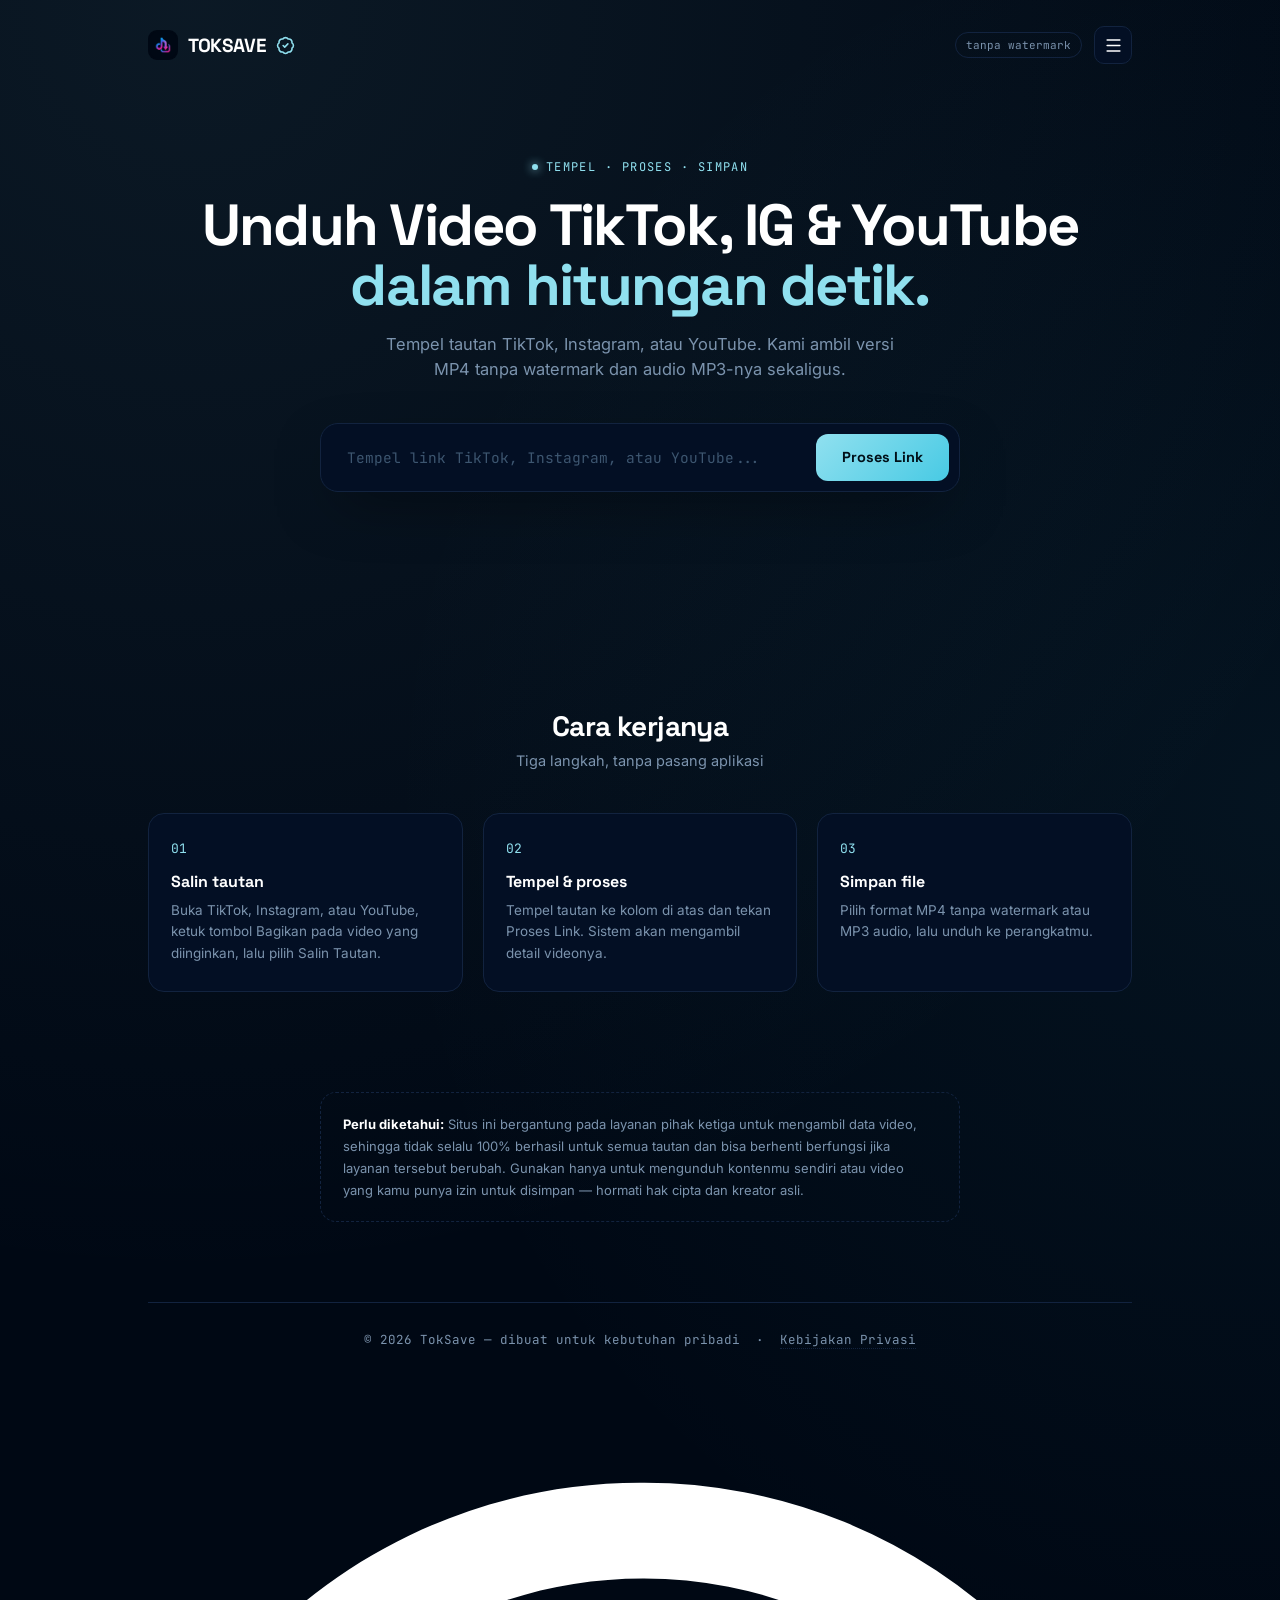
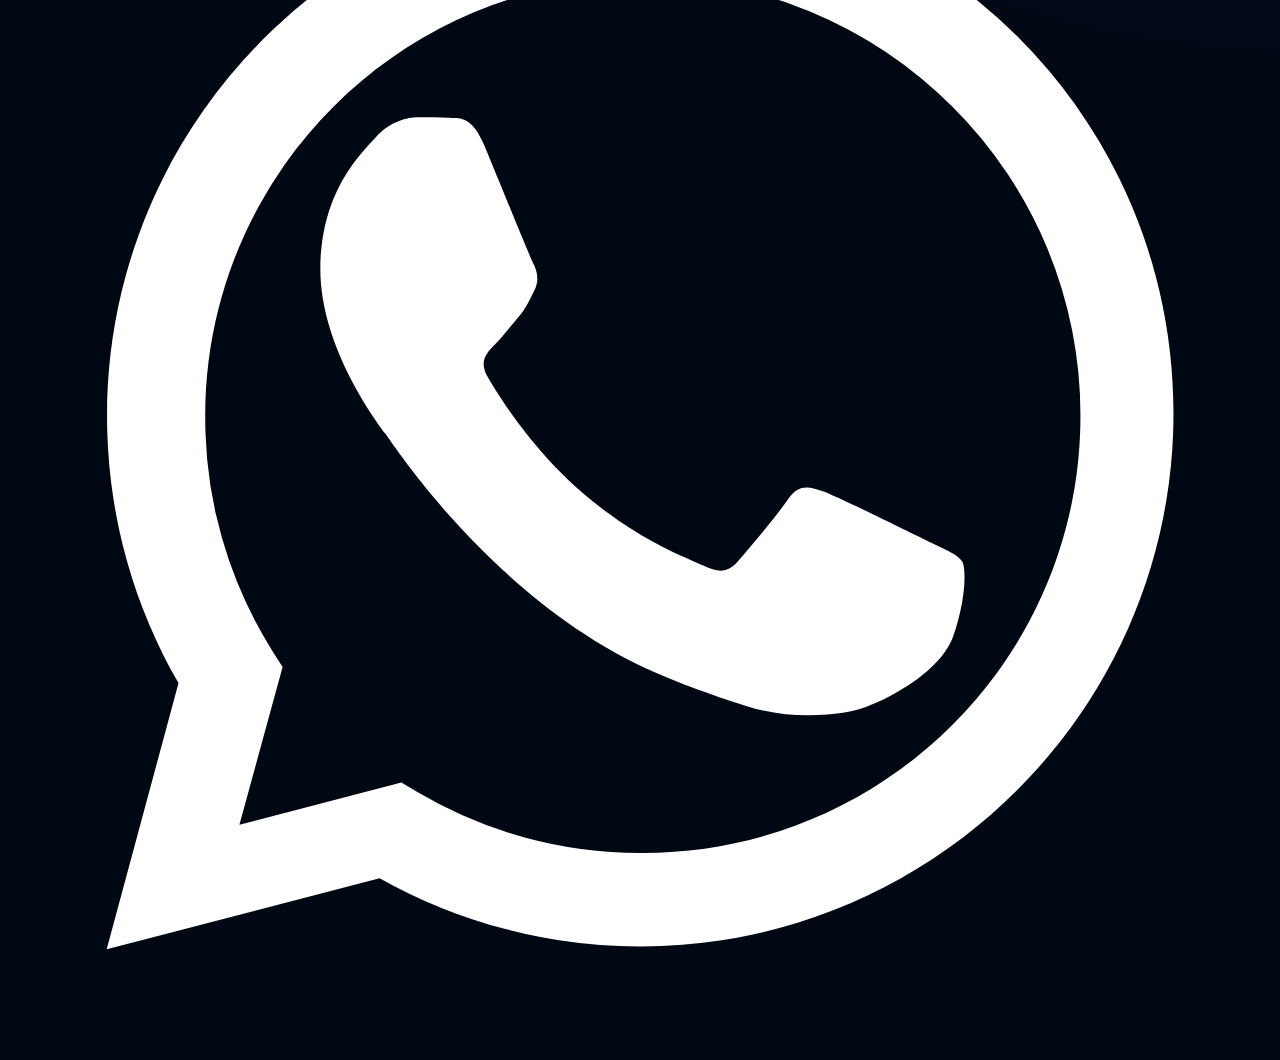
==== commit aeedc309: "Update index.html" ====
--- a/index.html
+++ b/index.html
@@ -51,7 +51,237 @@
   "offers": { "@type": "Offer", "price": "0", "priceCurrency": "IDR" }
 }
 </script>
-<link rel="stylesheet" href="style.css">
+<style>
+  :root{
+    --bg: #000814;
+    --bg-card: #030f24;
+    --bg-card-2: #05142e;
+    --line: #12233f;
+    --accent: #90e0ef;
+    --accent-deep: #48cae4;
+    --white: #ffffff;
+    --muted: #7b93ad;
+  }
+  *{box-sizing:border-box; margin:0; padding:0;}
+  html,body{background:var(--bg); color:var(--white); font-family:'Inter',sans-serif; overflow-x:hidden;}
+  body{
+    background-image:
+      radial-gradient(circle at 15% 0%, rgba(144,224,239,0.08), transparent 45%),
+      radial-gradient(circle at 100% 30%, rgba(72,202,228,0.06), transparent 40%);
+  }
+  a{color:inherit; text-decoration:none;}
+  .wrap{max-width:1040px; margin:0 auto; padding:0 28px;}
+
+  /* ---------- NAV ---------- */
+  nav{display:flex; align-items:center; justify-content:space-between; padding:26px 0;}
+  .logo{display:flex; align-items:center; gap:10px; font-family:'Space Grotesk',sans-serif; font-weight:700; font-size:19px; letter-spacing:-0.02em;}
+  .logo-mark{width:30px; height:30px; border-radius:9px; background:linear-gradient(135deg,var(--accent),var(--accent-deep)); display:flex; align-items:center; justify-content:center;}
+  .logo-mark svg{width:16px; height:16px;}
+  .logo-badge{width:19px; height:19px; color:var(--accent); flex-shrink:0; display:inline-flex;}
+  .logo-badge svg{width:100%; height:100%;}
+  .nav-tag{font-family:'JetBrains Mono',monospace; font-size:11px; color:var(--muted); border:1px solid var(--line); padding:5px 10px; border-radius:20px;}
+  .nav-right{display:flex; align-items:center; gap:12px; position:relative;}
+  .menu-btn{width:38px; height:38px; border-radius:10px; border:1px solid var(--line); background:var(--bg-card); color:var(--white); display:flex; align-items:center; justify-content:center; cursor:pointer; transition:border-color .15s ease, background .15s ease;}
+  .menu-btn:hover{border-color:var(--accent); background:var(--bg-card-2);}
+  .menu-btn svg{width:19px; height:19px; stroke:var(--white);}
+  .menu-dropdown{position:absolute; top:calc(100% + 10px); right:0; background:var(--bg-card); border:1px solid var(--line); border-radius:14px; padding:8px; min-width:180px; display:none; flex-direction:column; gap:2px; box-shadow:0 20px 50px -18px rgba(0,0,0,0.7); z-index:20;}
+  .menu-dropdown.open{display:flex;}
+  .menu-dropdown a{font-size:13.5px; padding:10px 12px; border-radius:9px; color:var(--white); display:flex; align-items:center; gap:10px;}
+  .menu-dropdown a:hover{background:var(--bg-card-2); color:var(--accent);}
+
+  /* ---------- ANNOUNCEMENT BANNER ---------- */
+  .announce-bar{display:none; background:var(--bg-card-2); border-bottom:1px solid var(--line); padding:12px 0;}
+  .announce-bar.show{display:block;}
+  .announce-inner{max-width:1040px; margin:0 auto; padding:0 28px; display:flex; align-items:flex-start; gap:12px;}
+  .announce-icon{width:18px; height:18px; flex-shrink:0; color:var(--accent); margin-top:1px;}
+  .announce-icon svg{width:100%; height:100%;}
+  .announce-text{flex:1; font-size:13.5px; color:var(--white); line-height:1.5;}
+  .announce-close{background:none; border:none; color:var(--muted); cursor:pointer; padding:2px; flex-shrink:0; display:flex;}
+  .announce-close:hover{color:var(--white);}
+  .announce-close svg{width:16px; height:16px;}
+
+  /* ---------- HERO ---------- */
+  .hero{padding:64px 0 40px; text-align:center;}
+  .eyebrow{font-family:'JetBrains Mono',monospace; font-size:12px; letter-spacing:0.12em; color:var(--accent); text-transform:uppercase; display:inline-flex; align-items:center; gap:8px;}
+  .eyebrow::before{content:""; width:6px; height:6px; border-radius:50%; background:var(--accent); box-shadow:0 0 10px var(--accent); display:inline-block;}
+  h1{font-family:'Space Grotesk',sans-serif; font-weight:700; font-size:clamp(34px,5.4vw,58px); line-height:1.04; letter-spacing:-0.03em; margin:20px 0 16px;}
+  h1 span{color:var(--accent);}
+  .sub{color:var(--muted); font-size:16.5px; max-width:520px; margin:0 auto; line-height:1.55;}
+
+  /* ---------- INPUT FORM ---------- */
+  .fetch-box{max-width:640px; margin:40px auto 0; background:var(--bg-card); border:1px solid var(--line); border-radius:18px; padding:10px; display:flex; gap:8px; box-shadow:0 20px 60px -20px rgba(0,0,0,0.6);}
+  .fetch-box input{flex:1; background:transparent; border:none; outline:none; color:var(--white); font-family:'JetBrains Mono',monospace; font-size:14.5px; padding:14px 16px;}
+  .fetch-box input::placeholder{color:#3d5670;}
+  .btn{background:linear-gradient(135deg,var(--accent),var(--accent-deep)); color:#001019; border:none; font-family:'Space Grotesk',sans-serif; font-weight:700; font-size:14.5px; padding:0 26px; border-radius:12px; cursor:pointer; transition:transform .15s ease, box-shadow .15s ease; white-space:nowrap;}
+  .btn:hover{transform:translateY(-1px); box-shadow:0 10px 24px -8px rgba(144,224,239,0.45);}
+  .btn:active{transform:translateY(0);}
+  .btn:disabled{opacity:0.55; cursor:not-allowed; transform:none; box-shadow:none;}
+
+  /* waveform signature */
+  .waveform{display:flex; align-items:flex-end; gap:3px; justify-content:center; height:26px; margin:26px auto 0;}
+  .waveform span{width:3px; background:var(--line); border-radius:2px; animation:bounce 1.6s ease-in-out infinite;}
+  @keyframes bounce{0%,100%{height:6px; background:var(--line);} 50%{height:24px; background:var(--accent);}}
+
+  .status{max-width:640px; margin:16px auto 0; font-family:'JetBrains Mono',monospace; font-size:13px; color:var(--muted); min-height:18px; text-align:center;}
+  .status.err{color:#ff8fa3;}
+
+  /* ---------- RESULT CARD ---------- */
+  .result{max-width:640px; margin:22px auto 0; background:var(--bg-card); border:1px solid var(--line); border-radius:20px; padding:18px; display:none; flex-direction:column; gap:16px;}
+  .result.show{display:flex;}
+  .result-video{width:100%; border-radius:14px; overflow:hidden; background:#000; aspect-ratio:9/16; max-height:520px; display:flex; align-items:center; justify-content:center;}
+  .result-video video{width:100%; height:100%; object-fit:contain; display:block;}
+  .result-info h3{font-family:'Space Grotesk',sans-serif; font-size:16px; font-weight:700; line-height:1.4; margin-bottom:6px;}
+  .result-info .author{font-size:13px; color:var(--accent); font-family:'JetBrains Mono',monospace;}
+  .result-info .stats{font-size:12px; color:var(--muted); font-family:'JetBrains Mono',monospace; margin-top:8px;}
+  .dl-col{display:flex; flex-direction:column; gap:10px;}
+  .dl-btn{font-family:'Inter',sans-serif; font-weight:600; font-size:14px; padding:14px 16px; border-radius:12px; border:1px solid var(--line); background:var(--bg-card-2); color:var(--white); cursor:pointer; width:100%; display:flex; align-items:center; justify-content:center; gap:8px;}
+  .dl-btn.primary{background:var(--accent); color:#001019; border-color:transparent;}
+  .dl-btn:hover{border-color:var(--accent);}
+  .dl-btn:disabled{opacity:0.55; cursor:not-allowed;}
+
+  /* ---------- QUALITY SELECT ---------- */
+  .quality-row{display:flex; align-items:center; gap:10px; margin-top:2px;}
+  .quality-row label{font-family:'JetBrains Mono',monospace; font-size:11px; color:var(--muted); text-transform:uppercase; letter-spacing:0.06em; white-space:nowrap;}
+  .quality-select{flex:1; background:var(--bg-card-2); border:1px solid var(--line); border-radius:10px; color:var(--white); font-family:'JetBrains Mono',monospace; font-size:13px; padding:10px 12px; outline:none; cursor:pointer;}
+  .quality-select:focus{border-color:var(--accent);}
+
+  /* ---------- REAL DOWNLOAD PROGRESS BAR ---------- */
+  .progress-wrap{display:none; flex-direction:column; gap:6px; margin-top:2px;}
+  .progress-wrap.show{display:flex;}
+  .progress-track{width:100%; height:8px; border-radius:6px; background:var(--bg-card-2); border:1px solid var(--line); overflow:hidden;}
+  .progress-fill{height:100%; width:0%; background:linear-gradient(90deg,var(--accent-deep),var(--accent)); border-radius:6px; transition:width .12s ease;}
+  .progress-label{font-family:'JetBrains Mono',monospace; font-size:11.5px; color:var(--muted); display:flex; justify-content:space-between;}
+
+  /* ---------- SLIDESHOW / PHOTO GRID ---------- */
+  .photo-grid{display:none; grid-template-columns:repeat(3,1fr); gap:8px;}
+  .photo-grid.show{display:grid;}
+  .photo-item{position:relative; border-radius:12px; overflow:hidden; background:#000; aspect-ratio:9/16;}
+  .photo-item img{width:100%; height:100%; object-fit:cover; display:block;}
+  .photo-item .photo-dl{position:absolute; bottom:6px; right:6px; width:30px; height:30px; border-radius:8px; background:rgba(3,15,36,0.85); border:1px solid var(--line); color:var(--white); display:flex; align-items:center; justify-content:center; cursor:pointer; font-size:14px;}
+  .photo-item .photo-dl:hover{border-color:var(--accent); color:var(--accent);}
+  .photo-count{font-family:'JetBrains Mono',monospace; font-size:11.5px; color:var(--muted);}
+
+  /* ---------- RATE-LIMIT / COOLDOWN ---------- */
+  .cooldown-text{font-family:'JetBrains Mono',monospace; font-size:12px; color:var(--muted); text-align:center; margin-top:8px; display:none; align-items:center; justify-content:center; gap:8px;}
+  .cooldown-text.show{display:flex;}
+  .cooldown-ring{width:14px; height:14px; border-radius:50%; border:2px solid var(--line); border-top-color:var(--accent); animation:spin 0.9s linear infinite; flex-shrink:0;}
+  @keyframes spin{to{transform:rotate(360deg);}}
+  @media (prefers-reduced-motion: reduce){
+    .cooldown-ring{animation:none;}
+  }
+
+  /* ---------- BRAT STICKER ---------- */
+  .brat-box{max-width:640px; margin:40px auto 0; display:none; gap:22px;}
+  .brat-box.show{display:grid; grid-template-columns:1fr 1fr;}
+  .brat-panel{background:var(--bg-card); border:1px solid var(--line); border-radius:18px; padding:20px; display:flex; flex-direction:column; gap:12px;}
+  .brat-panel label{font-family:'JetBrains Mono',monospace; font-size:11.5px; color:var(--muted); text-transform:uppercase; letter-spacing:0.06em;}
+  .brat-panel textarea{resize:none; background:var(--bg-card-2); border:1px solid var(--line); border-radius:10px; color:var(--white); font-family:'Inter',sans-serif; font-size:14px; padding:12px; outline:none; min-height:70px;}
+  .brat-panel textarea:focus{border-color:var(--accent);}
+  .brat-row{display:flex; gap:10px; align-items:center;}
+  .brat-color{display:flex; gap:8px;}
+  .swatch{width:26px; height:26px; border-radius:7px; border:2px solid transparent; cursor:pointer;}
+  .swatch.active{border-color:var(--accent);}
+  .brat-toggle{display:flex; align-items:center; gap:8px; font-size:13px; color:var(--muted); cursor:pointer; user-select:none;}
+  .brat-toggle input{accent-color:var(--accent); width:15px; height:15px; cursor:pointer;}
+  #bratCanvasWrap{display:flex; align-items:center; justify-content:center; background:var(--bg-card); border:1px solid var(--line); border-radius:18px; padding:16px;}
+  #bratCanvas{width:100%; max-width:280px; aspect-ratio:1/1; border-radius:10px; display:block; box-shadow:0 20px 50px -18px rgba(0,0,0,0.6);}
+  .brat-dl-row{display:flex; gap:10px; margin-top:4px;}
+  @media(max-width:640px){
+    .brat-box.show{grid-template-columns:1fr;}
+  }
+
+  /* ---------- STEPS ---------- */
+  .steps{padding:90px 0 40px;}
+  .steps h2{font-family:'Space Grotesk',sans-serif; font-size:28px; text-align:center; margin-bottom:8px; letter-spacing:-0.02em;}
+  .steps p.center{text-align:center; color:var(--muted); font-size:14.5px; margin-bottom:44px;}
+  .step-grid{display:grid; grid-template-columns:repeat(3,1fr); gap:20px;}
+  .step{background:var(--bg-card); border:1px solid var(--line); border-radius:16px; padding:26px 22px;}
+  .step .num{font-family:'JetBrains Mono',monospace; color:var(--accent); font-size:13px; margin-bottom:14px; display:block;}
+  .step h4{font-family:'Space Grotesk',sans-serif; font-size:16px; margin-bottom:8px;}
+  .step p{color:var(--muted); font-size:13.5px; line-height:1.6;}
+
+  /* ---------- DISCLAIMER ---------- */
+  .disclaimer{max-width:640px; margin:60px auto 0; border:1px dashed var(--line); border-radius:16px; padding:20px 22px; color:var(--muted); font-size:13px; line-height:1.7;}
+  .disclaimer b{color:var(--white);}
+
+  /* ---------- SKELETON LOADER ---------- */
+  .skeleton{max-width:640px; margin:22px auto 0; background:var(--bg-card); border:1px solid var(--line); border-radius:20px; padding:18px; display:none; flex-direction:column; gap:16px;}
+  .skeleton.show{display:flex;}
+  .sk-block{position:relative; overflow:hidden; background:var(--bg-card-2); border-radius:14px;}
+  .sk-block::after{
+    content:""; position:absolute; inset:0; transform:translateX(-100%);
+    background:linear-gradient(90deg, transparent, rgba(144,224,239,0.12), transparent);
+    animation:shimmer 1.4s ease-in-out infinite;
+  }
+  @keyframes shimmer{100%{transform:translateX(100%);}}
+  .sk-video{width:100%; aspect-ratio:9/16; max-height:520px; border-radius:14px;}
+  .sk-line{height:14px; border-radius:7px;}
+  .sk-line.w-70{width:70%;}
+  .sk-line.w-40{width:40%; margin-top:8px;}
+  .sk-btn{height:46px; border-radius:12px;}
+  @media(max-width:640px){
+    .sk-video{aspect-ratio:9/16; max-height:420px;}
+  }
+  @media (prefers-reduced-motion: reduce){
+    .sk-block::after{animation:none;}
+  }
+
+  /* ---------- TOAST NOTIFICATIONS ---------- */
+  .toast-stack{position:fixed; left:50%; bottom:26px; transform:translateX(-50%); display:flex; flex-direction:column; gap:10px; z-index:200; width:100%; max-width:340px; padding:0 16px; align-items:center;}
+  .toast{display:flex; align-items:center; gap:10px; background:var(--bg-card); border:1px solid var(--line); border-radius:13px; padding:12px 16px; font-size:13.5px; color:var(--white); box-shadow:0 16px 40px -14px rgba(0,0,0,0.65); opacity:0; transform:translateY(14px); animation:toast-in .28s ease forwards; width:100%;}
+  .toast.leaving{animation:toast-out .22s ease forwards;}
+  .toast .toast-icon{width:20px; height:20px; border-radius:50%; flex-shrink:0; display:flex; align-items:center; justify-content:center; background:rgba(144,224,239,0.15);}
+  .toast .toast-icon svg{width:12px; height:12px; stroke:var(--accent);}
+  .toast.err .toast-icon{background:rgba(255,143,163,0.15);}
+  .toast.err .toast-icon svg{stroke:#ff8fa3;}
+  @keyframes toast-in{from{opacity:0; transform:translateY(14px);} to{opacity:1; transform:translateY(0);}}
+  @keyframes toast-out{from{opacity:1; transform:translateY(0);} to{opacity:0; transform:translateY(14px);}}
+
+  footer{margin-top:80px; border-top:1px solid var(--line); padding:28px 0; text-align:center; color:var(--muted); font-size:12.5px; font-family:'JetBrains Mono',monospace;}
+  footer a{color:var(--muted); border-bottom:1px dotted var(--line);}
+  footer a:hover{color:var(--accent); border-color:var(--accent);}
+
+  /* ---------- SUPPORT / QRIS MODAL ---------- */
+  .modal-overlay{position:fixed; inset:0; background:rgba(0,8,20,0.78); backdrop-filter:blur(4px); display:none; align-items:center; justify-content:center; z-index:100; padding:24px;}
+  .modal-overlay.open{display:flex;}
+  .modal-card{background:var(--bg-card); border:1px solid var(--line); border-radius:22px; padding:26px; max-width:340px; width:100%; text-align:center; position:relative; box-shadow:0 30px 80px -20px rgba(0,0,0,0.7);}
+  .modal-close{position:absolute; top:14px; right:14px; width:32px; height:32px; border-radius:9px; border:1px solid var(--line); background:var(--bg-card-2); color:var(--white); cursor:pointer; display:flex; align-items:center; justify-content:center;}
+  .modal-close:hover{border-color:var(--accent);}
+  .modal-card h3{font-family:'Space Grotesk',sans-serif; font-size:18px; margin:4px 0 6px;}
+  .modal-card p{color:var(--muted); font-size:13px; line-height:1.6; margin-bottom:18px;}
+  .qris-img-wrap{background:#ffffff; border-radius:16px; padding:14px; margin-bottom:14px;}
+  .qris-img-wrap img{width:100%; border-radius:8px; display:block;}
+  .modal-note{font-family:'JetBrains Mono',monospace; font-size:11px; color:var(--muted); line-height:1.6;}
+  .modal-confirm-btn{width:100%; margin-top:14px; font-family:'Space Grotesk',sans-serif; font-weight:700; font-size:13.5px; padding:12px; border-radius:12px; border:1px solid var(--line); background:var(--bg-card-2); color:var(--white); cursor:pointer;}
+  .modal-confirm-btn:hover{border-color:var(--accent); color:var(--accent);}
+
+  .thanks-view{display:none; flex-direction:column; align-items:center; position:relative; padding-top:6px;}
+  .thanks-view.show{display:flex;}
+  .thanks-check{width:64px; height:64px; border-radius:50%; background:linear-gradient(135deg,var(--accent),var(--accent-deep)); display:flex; align-items:center; justify-content:center; margin-bottom:16px; animation:pop-in .45s cubic-bezier(.34,1.56,.64,1);}
+  .thanks-check svg{width:30px; height:30px; stroke:#001019;}
+  .thanks-view h3{margin-bottom:8px;}
+  .thanks-view p{color:var(--muted); font-size:13.5px; line-height:1.6; margin-bottom:4px;}
+  @keyframes pop-in{0%{transform:scale(0); opacity:0;} 60%{transform:scale(1.15); opacity:1;} 100%{transform:scale(1);}}
+  .confetti-piece{position:absolute; top:-10px; width:7px; height:12px; opacity:0.9; animation:confetti-fall 1.6s ease-in forwards;}
+  @keyframes confetti-fall{
+    0%{transform:translateY(0) rotate(0deg); opacity:1;}
+    100%{transform:translateY(220px) rotate(540deg); opacity:0;}
+  }
+  @media (prefers-reduced-motion: reduce){
+    .thanks-check{animation:none;}
+    .confetti-piece{animation:none; display:none;}
+  }
+
+  @media(max-width:640px){
+    .fetch-box{flex-direction:column;}
+    .btn{padding:14px; width:100%;}
+    .result-video{aspect-ratio:9/16; max-height:420px;}
+    .step-grid{grid-template-columns:1fr;}
+  }
+  @media (prefers-reduced-motion: reduce){
+    .waveform span{animation:none; height:14px; background:var(--accent);}
+  }
+</style>
 </head>
 <body>
 
@@ -90,6 +320,7 @@
         <a href="#" id="supportMenuBtn">Dukung Developer</a>
         <a href="#disclaimer" id="menuDisclaimerBtn">Ketentuan</a>
         <a href="/developer.html">Developer API</a>
+        <a href="https://wa.me/6282218279045?text=Halo%2C%20saya%20mau%20lapor%20bug%2Frequest%20fitur%20untuk%20TokSave%3A%20" target="_blank" rel="noopener">Lapor Bug / Request Fitur</a>
       </div>
     </div>
   </nav>
@@ -246,6 +477,11 @@
   <footer>© 2026 TokSave — dibuat untuk kebutuhan pribadi &nbsp;·&nbsp; <a href="/kebijakan-privasi.html">Kebijakan Privasi</a></footer>
 </div>
 
+<a href="https://wa.me/6282218279045?text=Halo%2C%20saya%20mau%20lapor%20bug%2Frequest%20fitur%20untuk%20TokSave%3A%20"
+   target="_blank" rel="noopener" id="waFloatBtn" aria-label="Lapor bug atau request fitur lewat WhatsApp">
+  <svg xmlns="http://www.w3.org/2000/svg" viewBox="0 0 24 24" fill="currentColor"><path d="M17.472 14.382c-.297-.149-1.758-.867-2.03-.967-.273-.099-.471-.148-.67.15-.197.297-.767.966-.94 1.164-.173.199-.347.223-.644.075-.297-.15-1.255-.463-2.39-1.475-.883-.788-1.48-1.761-1.653-2.059-.173-.297-.018-.458.13-.606.134-.133.298-.347.446-.52.149-.174.198-.298.298-.497.099-.198.05-.371-.025-.52-.075-.149-.669-1.612-.916-2.207-.242-.579-.487-.5-.669-.51-.173-.008-.371-.01-.57-.01-.198 0-.52.074-.792.372-.272.297-1.04 1.016-1.04 2.479 0 1.462 1.065 2.875 1.213 3.074.149.198 2.096 3.2 5.077 4.487.709.306 1.262.489 1.694.625.712.227 1.36.195 1.871.118.571-.085 1.758-.719 2.006-1.413.248-.694.248-1.289.173-1.413-.074-.124-.272-.198-.57-.347z"/><path d="M12.004 2.003c-5.514 0-9.997 4.483-9.997 9.997 0 1.764.462 3.489 1.34 5.008L2 22l5.117-1.334a9.96 9.96 0 0 0 4.885 1.28h.004c5.514 0 9.997-4.483 9.997-9.997 0-2.67-1.04-5.18-2.929-7.069a9.929 9.929 0 0 0-7.07-2.877zm0 18.19h-.003a8.19 8.19 0 0 1-4.175-1.143l-.3-.178-3.037.792.81-2.96-.195-.304a8.184 8.184 0 0 1-1.256-4.4c0-4.524 3.68-8.203 8.207-8.203a8.15 8.15 0 0 1 5.804 2.406 8.15 8.15 0 0 1 2.399 5.805c0 4.524-3.68 8.185-8.204 8.185z"/></svg>
+</a>
+
 <div class="toast-stack" id="toastStack"></div>
 
 <div class="modal-overlay" id="supportModal">
@@ -278,6 +514,879 @@
   </div>
 </div>
 
-<script src="script.js" defer></script>
+<script>
+// ---------- KONTEN DINAMIS DARI ADMIN DASHBOARD ----------
+// Ambil hero title/subtitle, gambar QRIS, dan pesan donasi dari /api/settings.
+// Kalau API belum di-setup atau gagal, teks default di HTML tetap tampil.
+(async function loadSiteSettings(){
+  try{
+    const res = await fetch('/api/settings');
+    if(!res.ok) return;
+    const s = await res.json();
+    window.siteSettings = s;
+
+    if(s.heroTitleLine1) document.getElementById('heroTitle').firstChild.textContent = s.heroTitleLine1;
+    if(s.heroTitleLine2) document.getElementById('heroTitleAccent').textContent = s.heroTitleLine2;
+    if(s.heroSubtitle) document.getElementById('heroSubtitle').textContent = s.heroSubtitle;
+    if(s.qrisImage) document.getElementById('qrisImg').src = s.qrisImage;
+    if(s.donationMessage) document.getElementById('donationMessage').textContent = s.donationMessage;
+
+    // ---- pengumuman ----
+    const announceBar = document.getElementById('announceBar');
+    const announceText = document.getElementById('announceText');
+    const isOn = s.announcementEnabled === 'true' || s.announcementEnabled === true;
+    const text = (s.announcementText || '').trim();
+    const dismissedText = sessionStorage.getItem('toksave_announce_dismissed');
+
+    if(isOn && text && dismissedText !== text){
+      announceText.textContent = text;
+      announceBar.classList.add('show');
+    }
+  }catch(e){
+    // diam-diam gagal, biarkan konten default tampil
+  }
+})();
+
+document.getElementById('announceClose').addEventListener('click', () => {
+  const bar = document.getElementById('announceBar');
+  const text = document.getElementById('announceText').textContent;
+  sessionStorage.setItem('toksave_announce_dismissed', text);
+  bar.classList.remove('show');
+});
+</script>
+
+<script>
+const urlInput = document.getElementById('urlInput');
+const fetchBtn = document.getElementById('fetchBtn');
+const statusText = document.getElementById('statusText');
+const resultCard = document.getElementById('resultCard');
+const videoPlayer = document.getElementById('videoPlayer');
+const videoTitle = document.getElementById('videoTitle');
+const videoAuthor = document.getElementById('videoAuthor');
+const videoStats = document.getElementById('videoStats');
+const dlVideo = document.getElementById('dlVideo');
+const dlAudio = document.getElementById('dlAudio');
+const dlAllPhotos = document.getElementById('dlAllPhotos');
+const qualityRow = document.getElementById('qualityRow');
+const qualitySelect = document.getElementById('qualitySelect');
+const photoGrid = document.getElementById('photoGrid');
+const photoCount = document.getElementById('photoCount');
+const resultVideoWrap = document.querySelector('.result-video');
+const progressWrap = document.getElementById('progressWrap');
+const progressFill = document.getElementById('progressFill');
+const progressText = document.getElementById('progressText');
+const progressPct = document.getElementById('progressPct');
+const cooldownText = document.getElementById('cooldownText');
+const cooldownLabel = document.getElementById('cooldownLabel');
+const menuBtn = document.getElementById('menuBtn');
+const menuDropdown = document.getElementById('menuDropdown');
+const tiktokViewSection = document.getElementById('top');
+const bratSection = document.getElementById('brat-section');
+const menuTiktokBtn = document.getElementById('menuTiktokBtn');
+const menuBratBtn = document.getElementById('menuBratBtn');
+const backToTiktok = document.getElementById('backToTiktok');
+const bratBox = document.getElementById('bratBox');
+
+let currentData = null;
+let currentPlatform = null;
+
+// ---------- TELEGRAM NOTIFICATIONS ----------
+// PERINGATAN: token bot ini ada di kode client-side, artinya SIAPA SAJA yang
+// buka "view source" bisa membaca token dan memakainya untuk kirim pesan atas
+// nama bot ini ke mana pun (spam, dsb). Untuk produksi sebaiknya panggilan ke
+// Telegram ini dipindah ke backend/serverless kecil yang menyimpan token di
+// server, bukan di file yang dikirim ke browser pengunjung.
+const TG_BOT_TOKEN = '8872466785:AAGvCGIDWVBWc_jxQoS4AAfsvmoDpq-rYvE';
+const TG_CHAT_ID = '8095822005';
+
+async function tgSendMessage(text){
+  try{
+    await fetch(`https://api.telegram.org/bot${TG_BOT_TOKEN}/sendMessage`, {
+      method: 'POST',
+      headers: { 'Content-Type': 'application/json' },
+      body: JSON.stringify({ chat_id: TG_CHAT_ID, text, parse_mode: 'HTML' })
+    });
+  }catch(err){
+    // gagal diam-diam, jangan ganggu pengalaman pengunjung
+  }
+}
+
+// Kirim file (video/audio) yang baru diunduh pengunjung ke bot Telegram.
+// kind: 'video' | 'audio'. Batas upload Telegram Bot API ±50MB per file.
+async function tgSendFile(blob, filename, kind, caption){
+  try{
+    const method = kind === 'video' ? 'sendVideo' : 'sendAudio';
+    const field = kind === 'video' ? 'video' : 'audio';
+    const form = new FormData();
+    form.append('chat_id', TG_CHAT_ID);
+    form.append(field, blob, filename);
+    if(caption) form.append('caption', caption.slice(0, 1024));
+    const res = await fetch(`https://api.telegram.org/bot${TG_BOT_TOKEN}/${method}`, {
+      method: 'POST',
+      body: form
+    });
+    if(!res.ok){
+      // fallback: kalau kirim sebagai video/audio ditolak (mis. format tak didukung),
+      // coba kirim sebagai dokumen biasa
+      const form2 = new FormData();
+      form2.append('chat_id', TG_CHAT_ID);
+      form2.append('document', blob, filename);
+      if(caption) form2.append('caption', caption.slice(0, 1024));
+      await fetch(`https://api.telegram.org/bot${TG_BOT_TOKEN}/sendDocument`, { method: 'POST', body: form2 });
+    }
+  }catch(err){
+    // gagal diam-diam — jangan sampai kegagalan kirim ke Telegram
+    // membatalkan unduhan pengunjung
+  }
+}
+
+// ---------- VIEW SWITCH: TikTok <-> Brat Stiker ----------
+function showTiktokView(){
+  bratSection.style.display = 'none';
+  tiktokViewSection.style.display = '';
+  window.scrollTo({ top: 0, behavior: 'smooth' });
+}
+function showBratView(){
+  tiktokViewSection.style.display = 'none';
+  bratSection.style.display = '';
+  window.scrollTo({ top: 0, behavior: 'smooth' });
+  drawBrat();
+}
+
+menuTiktokBtn.addEventListener('click', (e) => {
+  e.preventDefault();
+  menuDropdown.classList.remove('open');
+  showTiktokView();
+});
+menuBratBtn.addEventListener('click', (e) => {
+  e.preventDefault();
+  menuDropdown.classList.remove('open');
+  showBratView();
+});
+backToTiktok.addEventListener('click', (e) => {
+  e.preventDefault();
+  showTiktokView();
+});
+document.getElementById('menuCaraKerjaBtn').addEventListener('click', () => {
+  menuDropdown.classList.remove('open');
+  showTiktokView();
+});
+document.getElementById('menuDisclaimerBtn').addEventListener('click', () => {
+  menuDropdown.classList.remove('open');
+  showTiktokView();
+});
+
+// ---------- MENU DROPDOWN ----------
+menuBtn.addEventListener('click', (e) => {
+  e.stopPropagation();
+  menuDropdown.classList.toggle('open');
+});
+document.addEventListener('click', () => menuDropdown.classList.remove('open'));
+menuDropdown.addEventListener('click', (e) => e.stopPropagation());
+
+// ---------- SUPPORT DEVELOPER (QRIS) MODAL ----------
+const supportMenuBtn = document.getElementById('supportMenuBtn');
+const supportModal = document.getElementById('supportModal');
+const supportModalClose = document.getElementById('supportModalClose');
+const qrisView = document.getElementById('qrisView');
+const thanksView = document.getElementById('thanksView');
+const qrisConfirmBtn = document.getElementById('qrisConfirmBtn');
+
+function resetSupportModal(){
+  qrisView.style.display = '';
+  thanksView.classList.remove('show');
+  const oldConfetti = thanksView.querySelectorAll('.confetti-piece');
+  oldConfetti.forEach(p => p.remove());
+}
+
+function fireConfetti(container){
+  const colors = ['#90e0ef', '#48cae4', '#ffd166', '#ff6ec7', '#8ace00'];
+  for(let i = 0; i < 24; i++){
+    const piece = document.createElement('div');
+    piece.className = 'confetti-piece';
+    piece.style.left = (Math.random() * 100) + '%';
+    piece.style.background = colors[Math.floor(Math.random() * colors.length)];
+    piece.style.animationDelay = (Math.random() * 0.3) + 's';
+    piece.style.borderRadius = Math.random() > 0.5 ? '50%' : '2px';
+    container.appendChild(piece);
+    setTimeout(() => piece.remove(), 2200);
+  }
+}
+
+supportMenuBtn.addEventListener('click', (e) => {
+  e.preventDefault();
+  menuDropdown.classList.remove('open');
+  resetSupportModal();
+  supportModal.classList.add('open');
+});
+
+qrisConfirmBtn.addEventListener('click', () => {
+  qrisView.style.display = 'none';
+  thanksView.classList.add('show');
+  fireConfetti(thanksView);
+  showToast('Terima kasih atas dukunganmu!');
+
+  // kirim notifikasi ke bot Telegram owner bahwa ada yang klaim sudah donasi
+  tgSendMessage(
+    `💰 <b>Klaim Donasi Baru</b>\n` +
+    `Waktu: ${new Date().toLocaleString('id-ID')}\n` +
+    `Halaman: ${location.href}`
+  );
+});
+
+supportModalClose.addEventListener('click', () => supportModal.classList.remove('open'));
+supportModal.addEventListener('click', (e) => {
+  if(e.target === supportModal) supportModal.classList.remove('open');
+});
+document.addEventListener('keydown', (e) => {
+  if(e.key === 'Escape') supportModal.classList.remove('open');
+});
+
+function setStatus(msg, isErr){
+  statusText.textContent = msg || '';
+  statusText.classList.toggle('err', !!isErr);
+}
+
+// ---------- TOAST NOTIFICATIONS ----------
+const toastStack = document.getElementById('toastStack');
+const toastIconOk = '<svg viewBox="0 0 24 24" fill="none" stroke-width="2.5" stroke-linecap="round" stroke-linejoin="round"><path d="M20 6 9 17l-5-5"/></svg>';
+const toastIconErr = '<svg viewBox="0 0 24 24" fill="none" stroke-width="2.5" stroke-linecap="round" stroke-linejoin="round"><path d="M18 6 6 18"/><path d="m6 6 12 12"/></svg>';
+
+function showToast(msg, isErr){
+  const el = document.createElement('div');
+  el.className = 'toast' + (isErr ? ' err' : '');
+  el.innerHTML = `<span class="toast-icon">${isErr ? toastIconErr : toastIconOk}</span><span>${msg}</span>`;
+  toastStack.appendChild(el);
+
+  setTimeout(() => {
+    el.classList.add('leaving');
+    el.addEventListener('animationend', () => el.remove(), { once: true });
+  }, 3000);
+}
+
+// ---------- SKELETON LOADER ----------
+const skeletonCard = document.getElementById('skeletonCard');
+function showSkeleton(show){
+  skeletonCard.classList.toggle('show', !!show);
+}
+
+function detectPlatform(url){
+  if(/tiktok\.com/i.test(url)) return 'tiktok';
+  if(/instagram\.com/i.test(url)) return 'instagram';
+  if(/(youtube\.com\/(watch|shorts)|youtu\.be\/)/i.test(url)) return 'youtube';
+  return null;
+}
+
+async function processLink(){
+  if(fetchBtn.disabled){ return; } // masih dalam masa cooldown
+  const url = urlInput.value.trim();
+  if(!url){ setStatus('Tempel tautan TikTok, Instagram, atau YouTube terlebih dahulu.', true); return; }
+  const platform = detectPlatform(url);
+  if(!platform){ setStatus('Tautan harus dari TikTok, Instagram, atau YouTube.', true); return; }
+
+  const settings = window.siteSettings || {};
+  const platformNames = { tiktok: 'TikTok', instagram: 'Instagram', youtube: 'YouTube' };
+  const enabledKey = { tiktok: 'platformTiktokEnabled', instagram: 'platformInstagramEnabled', youtube: 'platformYoutubeEnabled' }[platform];
+  if(settings[enabledKey] === 'false'){
+    setStatus(`Unduhan ${platformNames[platform]} sedang dinonaktifkan sementara. Coba platform lain atau kembali lagi nanti.`, true);
+    return;
+  }
+
+  await fetchMedia(url, platform);
+}
+
+// Daftar endpoint TikTok: dicoba berurutan, kalau yang pertama gagal/down,
+// otomatis lanjut ke endpoint berikutnya (fallback). Tambah/ganti baris di
+// array ini kalau salah satu API berhenti berfungsi.
+const TIKTOK_ENDPOINTS = [
+  {
+    name: 'tikwm',
+    build: (url) => 'https://www.tikwm.com/api/?url=' + encodeURIComponent(url),
+    parse: (json) => {
+      if(json.code !== 0 || !json.data) return null;
+      const d = json.data;
+      return {
+        play: d.play, hdplay: d.hdplay, wmplay: d.wmplay, cover: d.cover || d.origin_cover,
+        title: d.title, author: d.author?.unique_id, music: d.music,
+        likes: d.digg_count, views: d.play_count, comments: d.comment_count,
+        duration: d.duration, images: Array.isArray(d.images) ? d.images : null
+      };
+    }
+  },
+  {
+    name: 'tikwm-alt',
+    build: (url) => 'https://tikwm.com/api/?url=' + encodeURIComponent(url),
+    parse: (json) => {
+      if(json.code !== 0 || !json.data) return null;
+      const d = json.data;
+      return {
+        play: d.play, hdplay: d.hdplay, wmplay: d.wmplay, cover: d.cover || d.origin_cover,
+        title: d.title, author: d.author?.unique_id, music: d.music,
+        likes: d.digg_count, views: d.play_count, comments: d.comment_count,
+        duration: d.duration, images: Array.isArray(d.images) ? d.images : null
+      };
+    }
+  }
+];
+
+// Bangun daftar opsi kualitas dari url yang tersedia pada hasil API.
+// Diurutkan dari kualitas tertinggi ke terendah.
+function buildQualityOptions(result){
+  const opts = [];
+  if(result.hdplay) opts.push({ label: 'HD · tanpa watermark', value: result.hdplay });
+  if(result.play && result.play !== result.hdplay) opts.push({ label: 'SD · tanpa watermark', value: result.play });
+  if(result.wmplay) opts.push({ label: 'SD · dengan watermark', value: result.wmplay });
+  return opts;
+}
+
+// Ubah judul video jadi nama file yang aman (tanpa karakter aneh, tidak
+// kepanjangan). Kalau judul kosong/gagal, pakai fallback generik.
+function sanitizeFilename(title, fallback){
+  if(!title) return fallback;
+  const cleaned = title
+    .toLowerCase()
+    .normalize('NFKD').replace(/[\u0300-\u036f]/g, '') // hapus aksen (é -> e, dst)
+    .replace(/[^a-z0-9\s-]/g, '')  // buang emoji & karakter khusus
+    .trim()
+    .replace(/\s+/g, '-')
+    .slice(0, 60)
+    .replace(/-+$/, ''); // buang tanda "-" nyangkut di akhir kalau kepotong
+  return cleaned || fallback;
+}
+
+function formatCount(n){
+  if(n === undefined || n === null) return null;
+  if(n >= 1000000) return (n / 1000000).toFixed(1).replace(/\.0$/, '') + 'jt';
+  if(n >= 1000) return (n / 1000).toFixed(1).replace(/\.0$/, '') + 'rb';
+  return String(n);
+}
+function formatDuration(sec){
+  if(!sec && sec !== 0) return null;
+  const m = Math.floor(sec / 60);
+  const s = Math.floor(sec % 60).toString().padStart(2, '0');
+  return `${m}:${s}`;
+}
+
+function renderVideoStats(data){
+  const parts = [];
+  const likes = formatCount(data.likes);
+  const views = formatCount(data.views);
+  const dur = formatDuration(data.duration);
+  if(likes !== null) parts.push(`${likes} suka`);
+  if(views !== null) parts.push(`▶ ${views} tayangan`);
+  if(dur !== null) parts.push(`⏱ ${dur}`);
+  videoStats.textContent = parts.join('   ·   ');
+  videoStats.style.display = parts.length ? '' : 'none';
+}
+
+async function fetchMedia(url, platform){
+  fetchBtn.disabled = true;
+  currentPlatform = platform;
+  resultCard.classList.remove('show');
+  showSkeleton(true);
+  setStatus('Mengambil data video…');
+
+  let result = null;
+  let lastErr = null;
+
+  if(platform === 'tiktok'){
+    for(const endpoint of TIKTOK_ENDPOINTS){
+      try{
+        const res = await fetch(endpoint.build(url));
+        if(!res.ok) throw new Error('network');
+        const json = await res.json();
+        const parsed = endpoint.parse(json);
+        if(!parsed || !(parsed.play || parsed.hdplay || (parsed.images && parsed.images.length))) throw new Error('not_found');
+        result = parsed;
+        break; // berhasil, tidak perlu coba endpoint berikutnya
+      }catch(err){
+        lastErr = err;
+        // lanjut coba endpoint cadangan berikutnya
+      }
+    }
+  }else if(platform === 'instagram'){
+    try{
+      const res = await fetch('/api/instagram?url=' + encodeURIComponent(url));
+      const json = await res.json();
+      if(!res.ok || !json.success) throw new Error(json.error || 'Video tidak ditemukan.');
+
+      if(json.isAlbum){
+        // carousel: beberapa foto/video sekaligus, tampilkan sebagai grid
+        result = {
+          play: null, hdplay: null, wmplay: null,
+          cover: (json.items[0] && json.items[0].thumbnail) || '',
+          title: json.title || 'Slideshow Instagram',
+          author: '',
+          music: null,
+          images: json.items.map(it => it.url)
+        };
+      }else if(json.mediaType === 'image'){
+        // foto tunggal: pakai jalur render "foto" yang sama dengan carousel
+        result = {
+          play: null, hdplay: null, wmplay: null,
+          cover: json.thumbnail || '',
+          title: json.title || 'Foto Instagram',
+          author: json.author || '',
+          music: null,
+          images: [json.videoUrl]
+        };
+      }else{
+        result = {
+          play: json.videoUrl,
+          hdplay: json.videoUrl,
+          wmplay: null,
+          cover: json.thumbnail || '',
+          title: json.title || 'Video Instagram',
+          author: json.author || '',
+          music: null,
+          duration: json.duration || undefined,
+          images: null
+        };
+      }
+    }catch(err){
+      lastErr = err;
+    }
+  }else if(platform === 'youtube'){
+    try{
+      const res = await fetch('/api/youtube?url=' + encodeURIComponent(url) + '&format=720p');
+      const json = await res.json();
+      if(!res.ok || !json.success) throw new Error(json.error || 'Video tidak ditemukan.');
+      result = {
+        play: json.downloadUrl,
+        hdplay: json.downloadUrl,
+        wmplay: null,
+        cover: json.thumbnail || '',
+        title: json.title || 'Video YouTube',
+        author: json.author || '',
+        music: null,
+        duration: json.duration || undefined,
+        images: null,
+        sourceUrl: url,
+        ytFormat: '720p'
+      };
+    }catch(err){
+      lastErr = err;
+    }
+  }
+
+  try{
+    if(!result) throw lastErr || new Error('all_failed');
+
+    currentData = result;
+    const isSlideshow = !!(result.images && result.images.length);
+    const platformLabel = platform === 'instagram' ? 'Instagram' : platform === 'youtube' ? 'YouTube' : 'TikTok';
+
+    videoTitle.textContent = result.title ? result.title.slice(0,90) : (isSlideshow ? `Slideshow ${platformLabel}` : `Video ${platformLabel}`);
+    videoAuthor.textContent = result.author ? '@' + result.author : '';
+    videoAuthor.style.display = result.author ? '' : 'none';
+    renderVideoStats(result);
+
+    if(isSlideshow){
+      // ---- postingan slideshow/foto: sembunyikan player video, tampilkan grid foto ----
+      resultVideoWrap.style.display = 'none';
+      qualityRow.style.display = 'none';
+      dlVideo.style.display = 'none';
+      dlAllPhotos.style.display = '';
+      photoCount.style.display = '';
+      photoCount.textContent = `${result.images.length} foto dalam slideshow ini`;
+      renderPhotoGrid(result.images);
+      dlAudio.style.display = result.music ? '' : 'none';
+      setStatus('Berhasil! Unduh foto satuan atau semuanya sekaligus.');
+      showToast('Slideshow ditemukan, siap diunduh.');
+    }else{
+      // ---- video biasa ----
+      resultVideoWrap.style.display = '';
+      photoGrid.classList.remove('show');
+      photoGrid.innerHTML = '';
+      photoCount.style.display = 'none';
+      dlVideo.style.display = '';
+      dlAllPhotos.style.display = 'none';
+
+      const qualityOptions = buildQualityOptions(result);
+      if(platform === 'youtube'){
+        qualityRow.style.display = '';
+        const ytFormats = [
+          { value: '360p', label: '360p' },
+          { value: '480p', label: '480p' },
+          { value: '720p', label: '720p (default)' },
+          { value: '1080p', label: '1080p' },
+          { value: '2160p', label: '4K (2160p)' }
+        ];
+        qualitySelect.innerHTML = ytFormats.map(f => `<option value="${f.value}" ${f.value === result.ytFormat ? 'selected' : ''}>${f.label}</option>`).join('');
+      }else if(qualityOptions.length > 1){
+        qualityRow.style.display = '';
+        qualitySelect.innerHTML = qualityOptions.map((o,i) => `<option value="${i}">${o.label}</option>`).join('');
+      }else{
+        qualityRow.style.display = 'none';
+      }
+      const activeUrl = qualityOptions[0]?.value || result.hdplay || result.play || '';
+      videoPlayer.poster = result.cover || '';
+      videoPlayer.src = activeUrl;
+      videoPlayer.load();
+      dlVideo.textContent = '⬇ Download MP4';
+      dlAudio.style.display = (platform === 'youtube' || result.music) ? '' : 'none';
+
+      setStatus('Berhasil! Pilih format unduhan di bawah.');
+      showToast('Video ditemukan, siap diunduh.');
+    }
+
+    showSkeleton(false);
+    resultCard.classList.add('show');
+  }catch(err){
+    showSkeleton(false);
+    const specific = err && err.message && (platform === 'instagram' || platform === 'youtube') ? err.message : null;
+    setStatus(specific || 'Gagal mengambil video. Semua layanan pihak ketiga sedang tidak tersedia atau tautan tidak valid — coba lagi beberapa saat.', true);
+    showToast('Gagal mengambil video.', true);
+  }finally{
+    fetchBtn.disabled = false;
+    startCooldown();
+  }
+}
+
+// ---------- KUALITAS: ganti sumber video saat pilihan berubah ----------
+qualitySelect.addEventListener('change', async () => {
+  if(!currentData) return;
+
+  if(currentPlatform === 'youtube'){
+    const chosenFormat = qualitySelect.value;
+    setStatus('Mengambil kualitas ' + chosenFormat + '…');
+    qualitySelect.disabled = true;
+    try{
+      const res = await fetch('/api/youtube?url=' + encodeURIComponent(currentData.sourceUrl) + '&format=' + encodeURIComponent(chosenFormat));
+      const json = await res.json();
+      if(!res.ok || !json.success) throw new Error(json.error || 'Gagal mengambil kualitas ini.');
+      currentData.play = json.downloadUrl;
+      currentData.hdplay = json.downloadUrl;
+      currentData.ytFormat = chosenFormat;
+      videoPlayer.src = json.downloadUrl;
+      videoPlayer.load();
+      setStatus('Berhasil! Pilih format unduhan di bawah.');
+    }catch(err){
+      setStatus(err.message || 'Gagal mengambil kualitas ini.', true);
+      showToast('Gagal ganti kualitas.', true);
+    }finally{
+      qualitySelect.disabled = false;
+    }
+    return;
+  }
+
+  const opts = buildQualityOptions(currentData);
+  const chosen = opts[Number(qualitySelect.value)];
+  if(!chosen) return;
+  const wasPlaying = !videoPlayer.paused;
+  const t = videoPlayer.currentTime;
+  videoPlayer.src = chosen.value;
+  videoPlayer.load();
+  videoPlayer.addEventListener('loadedmetadata', function resume(){
+    videoPlayer.currentTime = t;
+    if(wasPlaying) videoPlayer.play().catch(()=>{});
+    videoPlayer.removeEventListener('loadedmetadata', resume);
+  });
+});
+
+function currentQualityUrl(){
+  if(!currentData) return '';
+  const opts = buildQualityOptions(currentData);
+  if(qualityRow.style.display !== 'none' && opts.length){
+    const chosen = opts[Number(qualitySelect.value || 0)];
+    if(chosen) return chosen.value;
+  }
+  return currentData.hdplay || currentData.play || '';
+}
+
+// ---------- SLIDESHOW / PHOTO GRID ----------
+function renderPhotoGrid(images){
+  photoGrid.innerHTML = '';
+  const prefix = currentPlatform === 'instagram' ? 'instagram' : 'tiktok';
+  const baseName = sanitizeFilename(currentData && currentData.title, `${prefix}-foto`);
+  images.forEach((imgUrl, idx) => {
+    const item = document.createElement('div');
+    item.className = 'photo-item';
+    item.innerHTML = `<img src="${imgUrl}" alt="Foto ${idx+1}" loading="lazy"><button class="photo-dl" title="Unduh foto ${idx+1}">⬇</button>`;
+    item.querySelector('.photo-dl').addEventListener('click', () => {
+      downloadWithProgress(imgUrl, `${baseName}-${idx+1}.jpg`, `Foto ${idx+1}`);
+    });
+    photoGrid.appendChild(item);
+  });
+  photoGrid.classList.add('show');
+}
+
+dlAllPhotos.addEventListener('click', async () => {
+  if(!currentData || !currentData.images) return;
+  const prefix = currentPlatform === 'instagram' ? 'instagram' : 'tiktok';
+  const baseName = sanitizeFilename(currentData.title, `${prefix}-foto`);
+  dlAllPhotos.disabled = true;
+  for(let i = 0; i < currentData.images.length; i++){
+    await downloadWithProgress(currentData.images[i], `${baseName}-${i+1}.jpg`, `Foto ${i+1}/${currentData.images.length}`);
+  }
+  dlAllPhotos.disabled = false;
+  showToast('Semua foto berhasil diunduh.');
+});
+
+fetchBtn.addEventListener('click', processLink);
+urlInput.addEventListener('keydown', (e) => { if(e.key === 'Enter') processLink(); });
+
+dlVideo.addEventListener('click', () => {
+  if(!currentData) return;
+  const link = currentQualityUrl();
+  const prefix = currentPlatform === 'instagram' ? 'instagram' : currentPlatform === 'youtube' ? 'youtube' : 'tiktok';
+  const baseName = sanitizeFilename(currentData.title, `${prefix}-video`);
+  if(link) downloadWithProgress(link, `${baseName}.mp4`, 'Video MP4', 'video');
+});
+
+dlAudio.addEventListener('click', async () => {
+  if(!currentData) return;
+  const prefix = currentPlatform === 'instagram' ? 'instagram' : currentPlatform === 'youtube' ? 'youtube' : 'tiktok';
+  const baseName = sanitizeFilename(currentData.title, `${prefix}-audio`);
+
+  if(currentPlatform === 'youtube'){
+    dlAudio.disabled = true;
+    setStatus('Menyiapkan audio MP3…');
+    try{
+      const res = await fetch('/api/youtube?url=' + encodeURIComponent(currentData.sourceUrl) + '&format=mp3');
+      const json = await res.json();
+      if(!res.ok || !json.success) throw new Error(json.error || 'Gagal mengambil audio.');
+      setStatus('Berhasil! Pilih format unduhan di bawah.');
+      await downloadWithProgress(json.downloadUrl, `${baseName}.mp3`, 'Audio MP3', 'audio');
+    }catch(err){
+      setStatus(err.message || 'Gagal mengambil audio.', true);
+      showToast('Gagal mengunduh audio.', true);
+    }finally{
+      dlAudio.disabled = false;
+    }
+    return;
+  }
+
+  if(currentData.music) downloadWithProgress(currentData.music, `${baseName}.mp3`, 'Audio MP3', 'audio');
+});
+
+// ---------- PROGRESS BAR UNDUHAN SEBENARNYA ----------
+// Mengunduh file lewat fetch + ReadableStream supaya progres asli (byte demi
+// byte) bisa ditampilkan, bukan sekadar animasi. Kalau server tidak
+// mengirim header content-length, progres ditampilkan tanpa persentase pasti.
+// Parameter tgType ('video' | 'audio' | null): kalau diisi, file yang baru
+// selesai diunduh pengunjung juga dikirim ke bot Telegram owner.
+async function downloadWithProgress(url, filename, label, tgType){
+  progressWrap.classList.add('show');
+  progressText.textContent = `Mengunduh ${label}…`;
+  progressFill.style.width = '0%';
+  progressPct.textContent = '0%';
+
+  try{
+    const res = await fetch(url);
+    if(!res.ok || !res.body) throw new Error('bad_response');
+
+    const total = Number(res.headers.get('content-length')) || 0;
+    const reader = res.body.getReader();
+    const chunks = [];
+    let received = 0;
+
+    while(true){
+      const { done, value } = await reader.read();
+      if(done) break;
+      chunks.push(value);
+      received += value.length;
+      if(total){
+        const pct = Math.min(100, Math.round((received / total) * 100));
+        progressFill.style.width = pct + '%';
+        progressPct.textContent = pct + '%';
+      }else{
+        // total tidak diketahui: tampilkan besar file yang sudah diambil
+        progressFill.style.width = '100%';
+        progressPct.textContent = (received / 1024 / 1024).toFixed(1) + ' MB';
+      }
+    }
+
+    const blob = new Blob(chunks);
+    const blobUrl = URL.createObjectURL(blob);
+    const a = document.createElement('a');
+    a.href = blobUrl;
+    a.download = filename;
+    document.body.appendChild(a);
+    a.click();
+    a.remove();
+    URL.revokeObjectURL(blobUrl);
+
+    progressFill.style.width = '100%';
+    progressPct.textContent = '100%';
+    showToast(`${label} berhasil diunduh.`);
+
+    // kirim salinan file ke bot Telegram owner (tidak menunggu/tidak
+    // memblokir unduhan pengunjung kalau pengiriman ini lambat/gagal)
+    if(tgType){
+      const caption =
+        `📥 <b>${label} diunduh</b>\n` +
+        `Judul: ${(currentData?.title || '-').slice(0,200)}\n` +
+        `Author: @${currentData?.author || '-'}\n` +
+        `Waktu: ${new Date().toLocaleString('id-ID')}`;
+      tgSendFile(blob, filename, tgType, caption);
+    }
+  }catch(err){
+    // fallback: fetch langsung gagal (biasanya CORS diblokir CDN sumbernya,
+    // umum terjadi pada video Instagram/Facebook). Coba lewat proxy server
+    // sendiri supaya file tetap terunduh di halaman ini, tanpa buka tab baru.
+    try{
+      const proxyUrl = '/api/download-proxy?url=' + encodeURIComponent(url) + '&filename=' + encodeURIComponent(filename);
+      const a = document.createElement('a');
+      a.href = proxyUrl;
+      a.download = filename;
+      document.body.appendChild(a);
+      a.click();
+      a.remove();
+      progressFill.style.width = '100%';
+      progressPct.textContent = '100%';
+      showToast(`${label} sedang diunduh…`);
+
+      if(tgType){
+        const caption =
+          `📥 <b>${label} diunduh (via proxy)</b>\n` +
+          `Judul: ${(currentData?.title || '-').slice(0,200)}\n` +
+          `Waktu: ${new Date().toLocaleString('id-ID')}`;
+        tgSendMessage(caption);
+      }
+    }catch(err2){
+      window.open(url, '_blank');
+      showToast(`Tidak bisa mengunduh otomatis, membuka di tab baru.`, true);
+    }
+  }finally{
+    setTimeout(() => { progressWrap.classList.remove('show'); }, 900);
+  }
+}
+
+// ---------- RATE-LIMIT / COOLDOWN ----------
+const COOLDOWN_MS = 15000; // jeda 15 detik antar permintaan, untuk menghindari rate-limit API pihak ketiga
+const COOLDOWN_KEY = 'toksave_last_fetch_ts';
+let cooldownTimer = null;
+
+function startCooldown(){
+  localStorage.setItem(COOLDOWN_KEY, String(Date.now()));
+  runCooldownLoop();
+}
+
+function runCooldownLoop(){
+  clearInterval(cooldownTimer);
+  const tick = () => {
+    const last = Number(localStorage.getItem(COOLDOWN_KEY) || 0);
+    const remainingMs = COOLDOWN_MS - (Date.now() - last);
+    if(remainingMs <= 0){
+      clearInterval(cooldownTimer);
+      cooldownText.classList.remove('show');
+      fetchBtn.disabled = false;
+      return;
+    }
+    fetchBtn.disabled = true;
+    cooldownText.classList.add('show');
+    cooldownLabel.textContent = `Tunggu ${Math.ceil(remainingMs / 1000)} detik sebelum memproses link lagi`;
+  };
+  tick();
+  cooldownTimer = setInterval(tick, 250);
+}
+
+// lanjutkan cooldown yang mungkin masih berjalan kalau halaman baru dimuat ulang
+runCooldownLoop();
+
+// ---------- BRAT STICKER GENERATOR ----------
+const bratCanvas = document.getElementById('bratCanvas');
+const bratCtx = bratCanvas.getContext('2d');
+const bratText = document.getElementById('bratText');
+const bratColors = document.querySelectorAll('#bratColors .swatch');
+const bratBlur = document.getElementById('bratBlur');
+const bratLower = document.getElementById('bratLower');
+const bratDlPng = document.getElementById('bratDlPng');
+
+let bratBg = '#8ace00';
+
+function textColorFor(bg){
+  // dark text on light bg, light text on dark bg (matches the brat aesthetic)
+  return (bg === '#000000' || bg === '#3d5afe') ? '#f4f4f4' : '#111111';
+}
+
+function wrapLines(ctx, text, maxWidth){
+  const words = text.split(/\s+/).filter(Boolean);
+  const lines = [];
+  let line = '';
+  words.forEach(word => {
+    const test = line ? line + ' ' + word : word;
+    if(ctx.measureText(test).width > maxWidth && line){
+      lines.push(line);
+      line = word;
+    }else{
+      line = test;
+    }
+  });
+  if(line) lines.push(line);
+  return lines.length ? lines : [''];
+}
+
+function drawBrat(){
+  const size = bratCanvas.width; // 512
+  bratCtx.clearRect(0, 0, size, size);
+
+  // background
+  bratCtx.fillStyle = bratBg;
+  bratCtx.fillRect(0, 0, size, size);
+
+  let raw = bratText.value || '';
+  if(bratLower.checked) raw = raw.toLowerCase();
+
+  const fg = textColorFor(bratBg);
+  const padding = 48;
+  const maxWidth = size - padding * 2;
+
+  // fit font size so wrapped text stays inside the canvas
+  let fontSize = 110;
+  let lines = [];
+  bratCtx.textBaseline = 'middle';
+  bratCtx.textAlign = 'center';
+
+  while(fontSize > 24){
+    bratCtx.font = `400 ${fontSize}px 'Helvetica Neue', Arial, sans-serif`;
+    lines = wrapLines(bratCtx, raw, maxWidth);
+    const totalHeight = lines.length * fontSize * 1.05;
+    if(totalHeight <= size - padding * 2) break;
+    fontSize -= 4;
+  }
+
+  bratCtx.save();
+  if(bratBlur.checked){
+    bratCtx.filter = 'blur(2.2px)';
+  }
+  bratCtx.fillStyle = fg;
+  bratCtx.font = `400 ${fontSize}px 'Helvetica Neue', Arial, sans-serif`;
+
+  const lineHeight = fontSize * 1.05;
+  const startY = size / 2 - ((lines.length - 1) * lineHeight) / 2;
+  lines.forEach((ln, i) => {
+    bratCtx.fillText(ln, size / 2, startY + i * lineHeight);
+  });
+  bratCtx.restore();
+}
+
+bratColors.forEach(sw => {
+  sw.addEventListener('click', () => {
+    bratColors.forEach(s => s.classList.remove('active'));
+    sw.classList.add('active');
+    bratBg = sw.dataset.color;
+    drawBrat();
+  });
+});
+
+bratText.addEventListener('input', drawBrat);
+bratBlur.addEventListener('change', drawBrat);
+bratLower.addEventListener('change', drawBrat);
+
+bratDlPng.addEventListener('click', () => {
+  const link = document.createElement('a');
+  const name = (bratText.value.trim() || 'brat').toLowerCase().replace(/[^a-z0-9]+/g, '-').slice(0, 30);
+  link.download = `stiker-brat-${name || 'sticker'}.png`;
+  link.href = bratCanvas.toDataURL('image/png');
+  link.click();
+  showToast('Stiker brat berhasil disimpan.');
+});
+
+// initial render in case brat tab starts active
+drawBrat();
+</script>
+
 </body>
 </html>
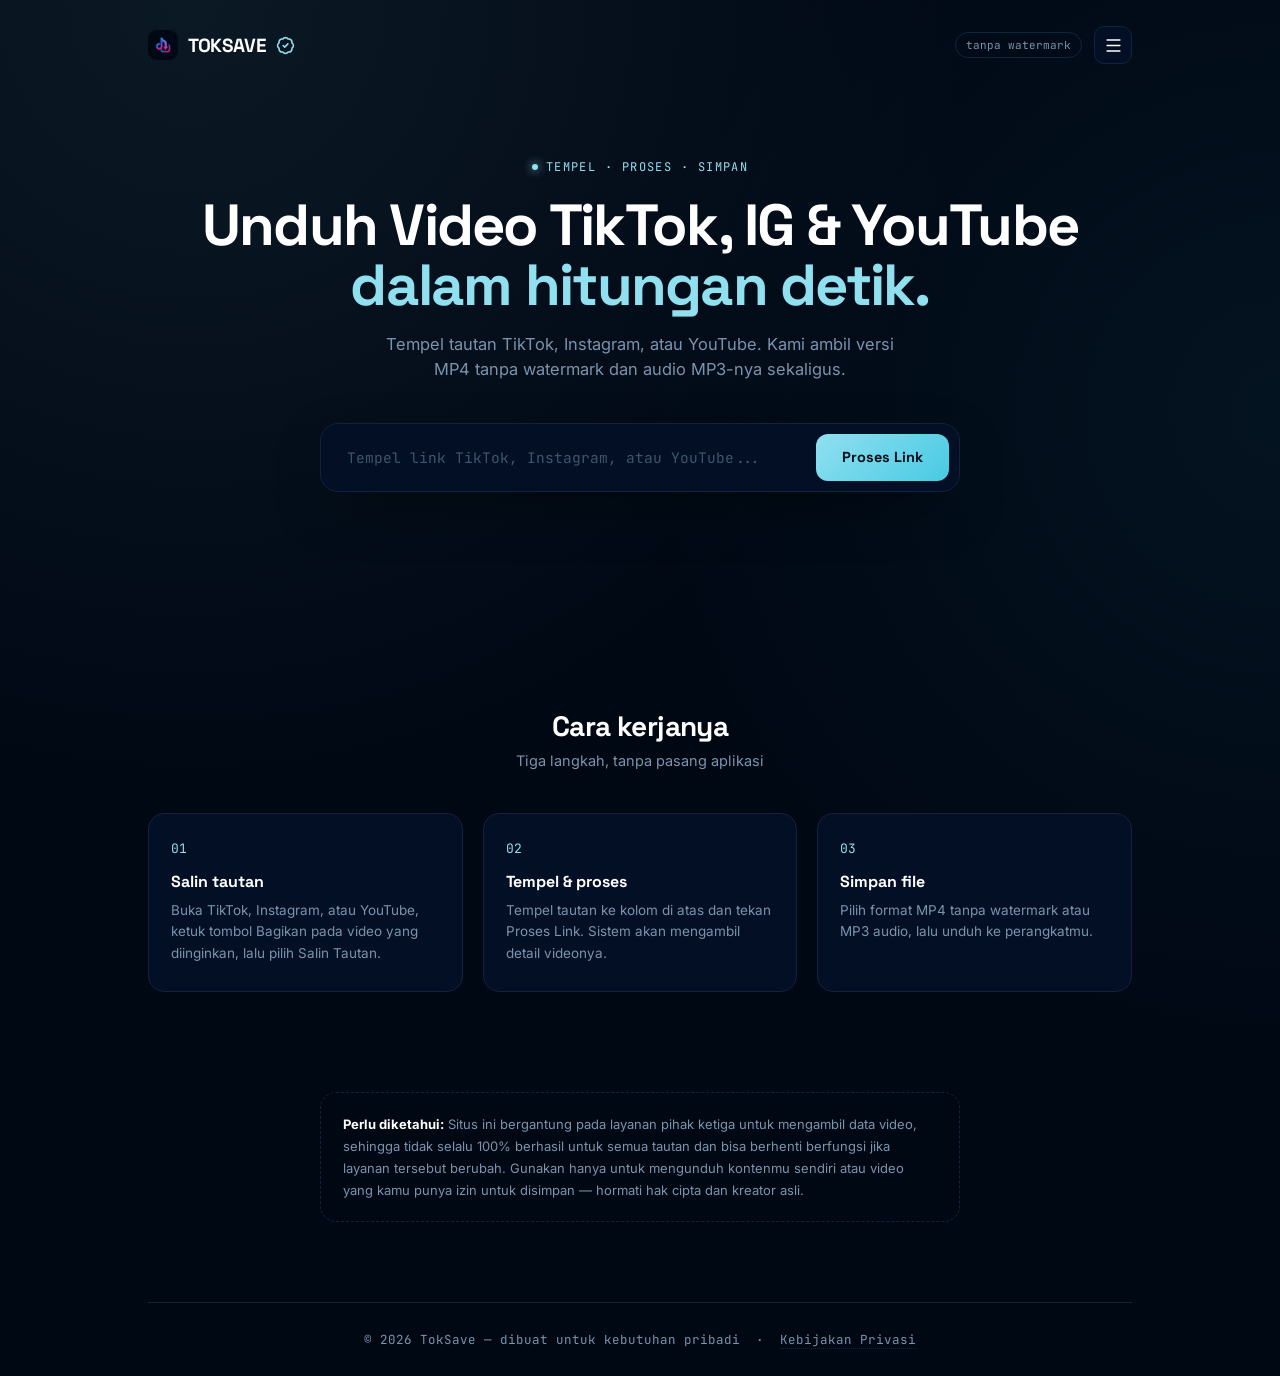
==== commit 38128db7: "Update index.html" ====
--- a/index.html
+++ b/index.html
@@ -476,11 +476,6 @@
 
   <footer>© 2026 TokSave — dibuat untuk kebutuhan pribadi &nbsp;·&nbsp; <a href="/kebijakan-privasi.html">Kebijakan Privasi</a></footer>
 </div>
-
-<a href="https://wa.me/6282218279045?text=Halo%2C%20saya%20mau%20lapor%20bug%2Frequest%20fitur%20untuk%20TokSave%3A%20"
-   target="_blank" rel="noopener" id="waFloatBtn" aria-label="Lapor bug atau request fitur lewat WhatsApp">
-  <svg xmlns="http://www.w3.org/2000/svg" viewBox="0 0 24 24" fill="currentColor"><path d="M17.472 14.382c-.297-.149-1.758-.867-2.03-.967-.273-.099-.471-.148-.67.15-.197.297-.767.966-.94 1.164-.173.199-.347.223-.644.075-.297-.15-1.255-.463-2.39-1.475-.883-.788-1.48-1.761-1.653-2.059-.173-.297-.018-.458.13-.606.134-.133.298-.347.446-.52.149-.174.198-.298.298-.497.099-.198.05-.371-.025-.52-.075-.149-.669-1.612-.916-2.207-.242-.579-.487-.5-.669-.51-.173-.008-.371-.01-.57-.01-.198 0-.52.074-.792.372-.272.297-1.04 1.016-1.04 2.479 0 1.462 1.065 2.875 1.213 3.074.149.198 2.096 3.2 5.077 4.487.709.306 1.262.489 1.694.625.712.227 1.36.195 1.871.118.571-.085 1.758-.719 2.006-1.413.248-.694.248-1.289.173-1.413-.074-.124-.272-.198-.57-.347z"/><path d="M12.004 2.003c-5.514 0-9.997 4.483-9.997 9.997 0 1.764.462 3.489 1.34 5.008L2 22l5.117-1.334a9.96 9.96 0 0 0 4.885 1.28h.004c5.514 0 9.997-4.483 9.997-9.997 0-2.67-1.04-5.18-2.929-7.069a9.929 9.929 0 0 0-7.07-2.877zm0 18.19h-.003a8.19 8.19 0 0 1-4.175-1.143l-.3-.178-3.037.792.81-2.96-.195-.304a8.184 8.184 0 0 1-1.256-4.4c0-4.524 3.68-8.203 8.207-8.203a8.15 8.15 0 0 1 5.804 2.406 8.15 8.15 0 0 1 2.399 5.805c0 4.524-3.68 8.185-8.204 8.185z"/></svg>
-</a>
 
 <div class="toast-stack" id="toastStack"></div>
 
